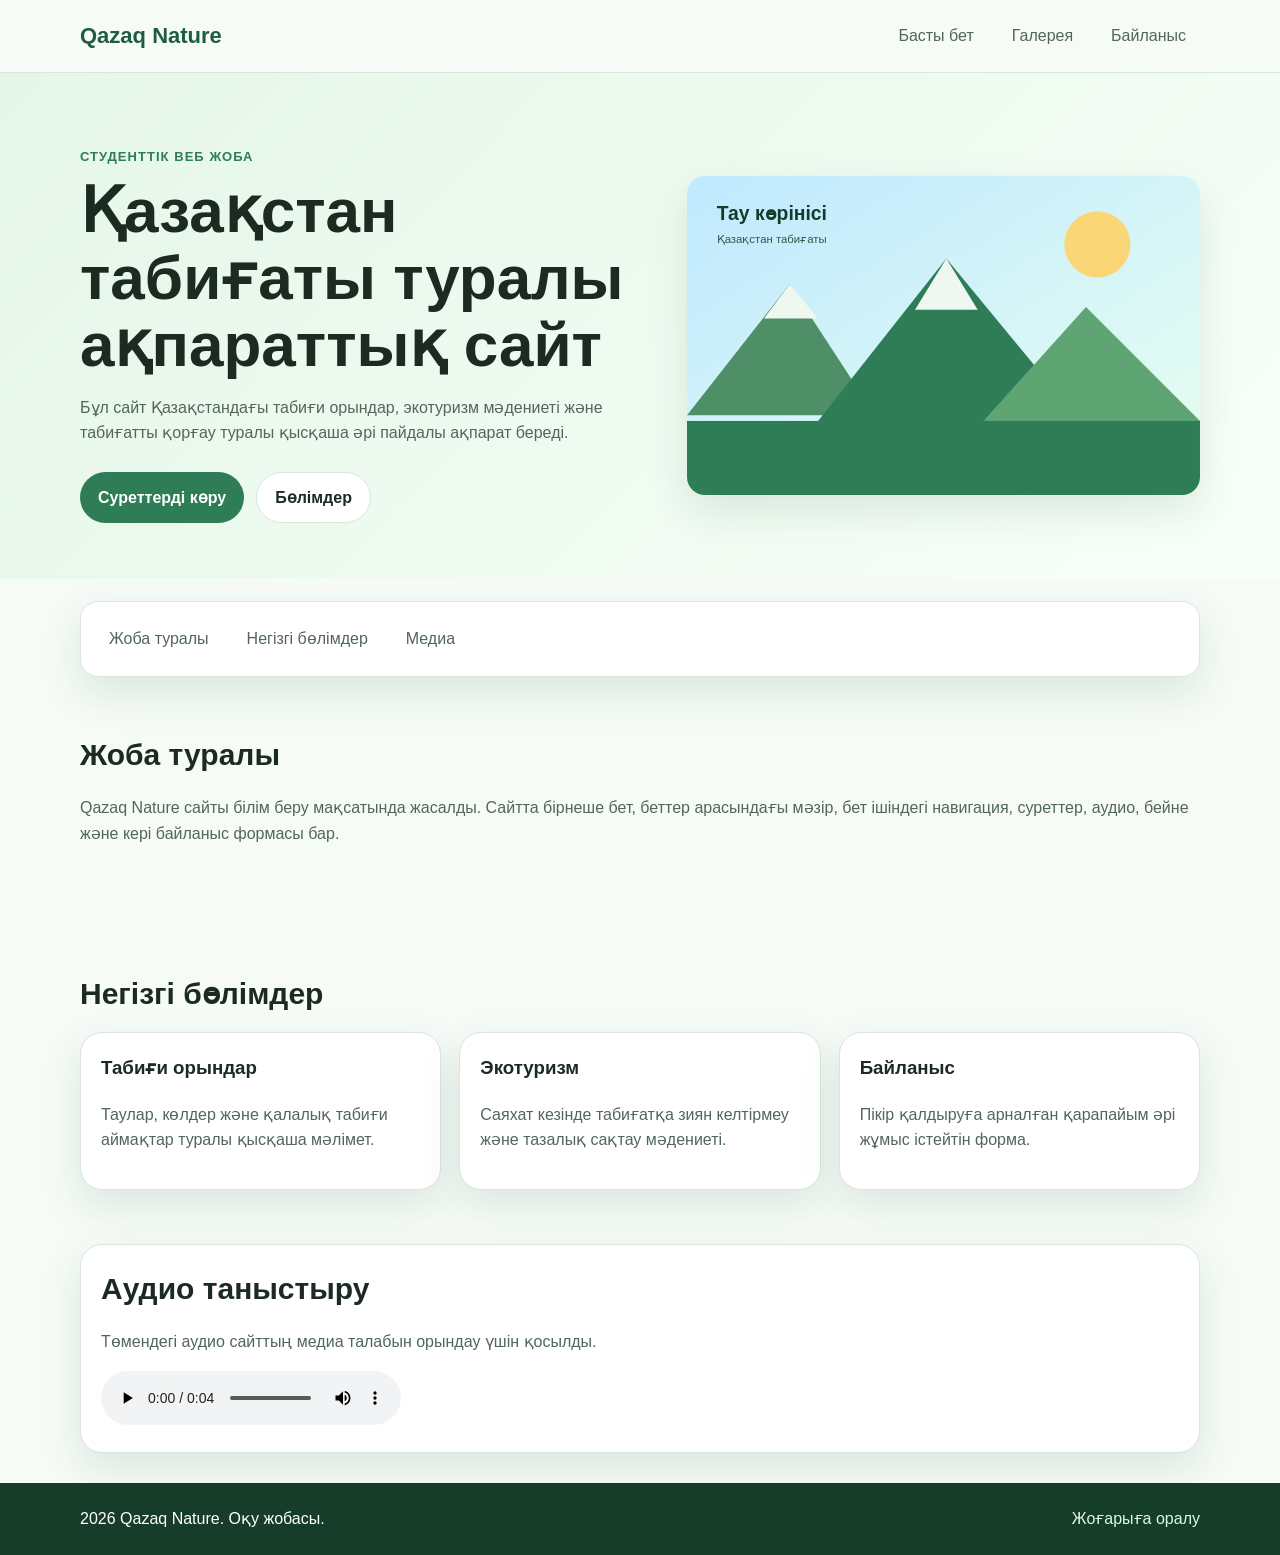
==== index.html @ 7c072d3c "Add files via upload" ====
<!DOCTYPE html>
<html lang="kk">
<head>
  <meta charset="UTF-8">
  <meta name="viewport" content="width=device-width, initial-scale=1.0">
  <title>Qazaq Nature | Басты бет</title>
  <link rel="stylesheet" href="style.css">
</head>
<body>
<header id="top" class="site-header">
  <div class="container header-inner">
    <a class="logo" href="index.html">Qazaq Nature</a>
    <button class="menu-button" id="menuButton" aria-label="Мәзірді ашу">☰</button>
    <nav class="main-nav" id="mainNav">
      <a href="index.html">Басты бет</a>
      <a href="gallery.html">Галерея</a>
      <a href="contact.html">Байланыс</a>
    </nav>
  </div>
</header>

<main>
  <section class="hero">
    <div class="container hero-grid">
      <div>
        <p class="eyebrow">Студенттік веб жоба</p>
        <h1>Қазақстан табиғаты туралы ақпараттық сайт</h1>
        <p class="hero-text">Бұл сайт Қазақстандағы табиғи орындар, экотуризм мәдениеті және табиғатты қорғау туралы қысқаша әрі пайдалы ақпарат береді.</p>
        <div class="hero-actions">
          <a class="button primary" href="gallery.html">Суреттерді көру</a>
          <a class="button secondary" href="#sections">Бөлімдер</a>
        </div>
      </div>
      <img class="hero-image" src="mountains.svg" alt="Қазақстан тауларының суреті">
    </div>
  </section>

  <nav class="page-nav container" aria-label="Бет ішіндегі навигация">
    <a href="#about">Жоба туралы</a>
    <a href="#sections">Негізгі бөлімдер</a>
    <a href="#media">Медиа</a>
  </nav>

  <section id="about" class="section container">
    <h2>Жоба туралы</h2>
    <p>Qazaq Nature сайты білім беру мақсатында жасалды. Сайтта бірнеше бет, беттер арасындағы мәзір, бет ішіндегі навигация, суреттер, аудио, бейне және кері байланыс формасы бар.</p>
  </section>

  <section id="sections" class="section container">
    <h2>Негізгі бөлімдер</h2>
    <div class="cards">
      <article class="card">
        <h3>Табиғи орындар</h3>
        <p>Таулар, көлдер және қалалық табиғи аймақтар туралы қысқаша мәлімет.</p>
      </article>
      <article class="card">
        <h3>Экотуризм</h3>
        <p>Саяхат кезінде табиғатқа зиян келтірмеу және тазалық сақтау мәдениеті.</p>
      </article>
      <article class="card">
        <h3>Байланыс</h3>
        <p>Пікір қалдыруға арналған қарапайым әрі жұмыс істейтін форма.</p>
      </article>
    </div>
  </section>

  <section id="media" class="section container media-block">
    <h2>Аудио таныстыру</h2>
    <p>Төмендегі аудио сайттың медиа талабын орындау үшін қосылды.</p>
    <audio controls>
      <source src="qazaq_intro.wav" type="audio/wav">
      Браузеріңіз аудиофайлды қолдамайды.
    </audio>
  </section>
</main>

<footer class="site-footer">
  <div class="container footer-inner">
    <p>2026 Qazaq Nature. Оқу жобасы.</p>
    <a href="#top">Жоғарыға оралу</a>
  </div>
</footer>
<script src="script.js"></script>
</body>
</html>
---- style.css ----
:root {
  --bg: #f6fbf7;
  --card: #ffffff;
  --text: #1c2b22;
  --muted: #52665a;
  --accent: #2e7d56;
  --accent-dark: #1f5d40;
  --line: #d8e6dc;
  --shadow: 0 16px 40px rgba(34, 79, 54, 0.12);
}

* {
  box-sizing: border-box;
}

html {
  scroll-behavior: smooth;
}

body {
  margin: 0;
  font-family: Arial, Helvetica, sans-serif;
  color: var(--text);
  background: var(--bg);
  line-height: 1.6;
}

img,
video {
  max-width: 100%;
  border-radius: 18px;
}

a {
  color: inherit;
  text-decoration: none;
}

.container {
  width: min(1120px, calc(100% - 32px));
  margin: 0 auto;
}

.site-header {
  position: sticky;
  top: 0;
  z-index: 10;
  background: rgba(246, 251, 247, 0.92);
  border-bottom: 1px solid var(--line);
  backdrop-filter: blur(12px);
}

.header-inner,
.footer-inner {
  min-height: 72px;
  display: flex;
  align-items: center;
  justify-content: space-between;
  gap: 16px;
}

.logo {
  font-weight: 800;
  font-size: 22px;
  color: var(--accent-dark);
}

.main-nav {
  display: flex;
  gap: 10px;
  align-items: center;
}

.main-nav a,
.page-nav a {
  padding: 10px 14px;
  border-radius: 999px;
  color: var(--muted);
  transition: 0.2s ease;
}

.main-nav a:hover,
.page-nav a:hover,
.main-nav a:focus,
.page-nav a:focus {
  background: #e7f4eb;
  color: var(--accent-dark);
}

.menu-button {
  display: none;
  border: 1px solid var(--line);
  background: var(--card);
  border-radius: 10px;
  padding: 8px 12px;
  font-size: 22px;
}

.hero {
  padding: 74px 0 56px;
  background: linear-gradient(135deg, #e5f6e8, #f8fff9);
}

.hero-grid {
  display: grid;
  grid-template-columns: 1.05fr 0.95fr;
  align-items: center;
  gap: 40px;
}

.eyebrow {
  margin: 0 0 10px;
  color: var(--accent);
  font-weight: 700;
  text-transform: uppercase;
  letter-spacing: 0.08em;
  font-size: 13px;
}

h1 {
  margin: 0;
  font-size: clamp(34px, 5vw, 62px);
  line-height: 1.08;
}

h2 {
  margin: 0 0 14px;
  font-size: 30px;
}

h3 {
  margin-top: 0;
}

.hero-text,
.page-hero p,
.section p {
  color: var(--muted);
}

.hero-actions {
  display: flex;
  flex-wrap: wrap;
  gap: 12px;
  margin-top: 26px;
}

.button {
  display: inline-flex;
  justify-content: center;
  align-items: center;
  border: 0;
  border-radius: 999px;
  padding: 12px 18px;
  font-weight: 700;
  cursor: pointer;
  transition: 0.2s ease;
}

.button.primary {
  background: var(--accent);
  color: #fff;
}

.button.primary:hover {
  background: var(--accent-dark);
}

.button.secondary {
  border: 1px solid var(--line);
  background: var(--card);
}

.hero-image {
  box-shadow: var(--shadow);
  background: #fff;
}

.page-hero {
  padding: 58px 0 38px;
  background: linear-gradient(135deg, #eaf6ef, #ffffff);
  border-bottom: 1px solid var(--line);
}

.page-nav {
  display: flex;
  flex-wrap: wrap;
  gap: 10px;
  margin-top: 22px;
  padding: 14px;
  background: var(--card);
  border: 1px solid var(--line);
  border-radius: 18px;
  box-shadow: var(--shadow);
}

.section {
  padding: 54px 0;
}

.cards,
.gallery {
  display: grid;
  grid-template-columns: repeat(3, 1fr);
  gap: 18px;
}

.card,
.gallery figure,
.media-block,
.notice,
.contact-form {
  background: var(--card);
  border: 1px solid var(--line);
  border-radius: 22px;
  padding: 20px;
  box-shadow: var(--shadow);
}

.gallery figure {
  margin: 0;
}

figcaption {
  margin-top: 10px;
  color: var(--muted);
  font-weight: 700;
}

.clean-list {
  background: var(--card);
  border: 1px solid var(--line);
  border-radius: 22px;
  padding: 22px 22px 22px 42px;
  box-shadow: var(--shadow);
}

.contact-form {
  display: grid;
  gap: 16px;
  max-width: 680px;
}

label {
  display: grid;
  gap: 7px;
  font-weight: 700;
}

input,
textarea {
  width: 100%;
  border: 1px solid var(--line);
  border-radius: 14px;
  padding: 13px 14px;
  font: inherit;
  background: #fbfffc;
}

input:focus,
textarea:focus {
  outline: 3px solid rgba(46, 125, 86, 0.18);
  border-color: var(--accent);
}

.form-message {
  margin: 0;
  color: var(--accent-dark);
  font-weight: 700;
}

.site-footer {
  margin-top: 30px;
  background: #163d2a;
  color: #ffffff;
}

.site-footer a {
  color: #dff6e6;
}

@media (max-width: 760px) {
  .menu-button {
    display: block;
  }

  .main-nav {
    display: none;
    position: absolute;
    right: 16px;
    top: 70px;
    flex-direction: column;
    align-items: stretch;
    background: #fff;
    border: 1px solid var(--line);
    border-radius: 16px;
    padding: 10px;
    box-shadow: var(--shadow);
  }

  .main-nav.open {
    display: flex;
  }

  .hero-grid,
  .cards,
  .gallery {
    grid-template-columns: 1fr;
  }

  .section {
    padding: 36px 0;
  }
}
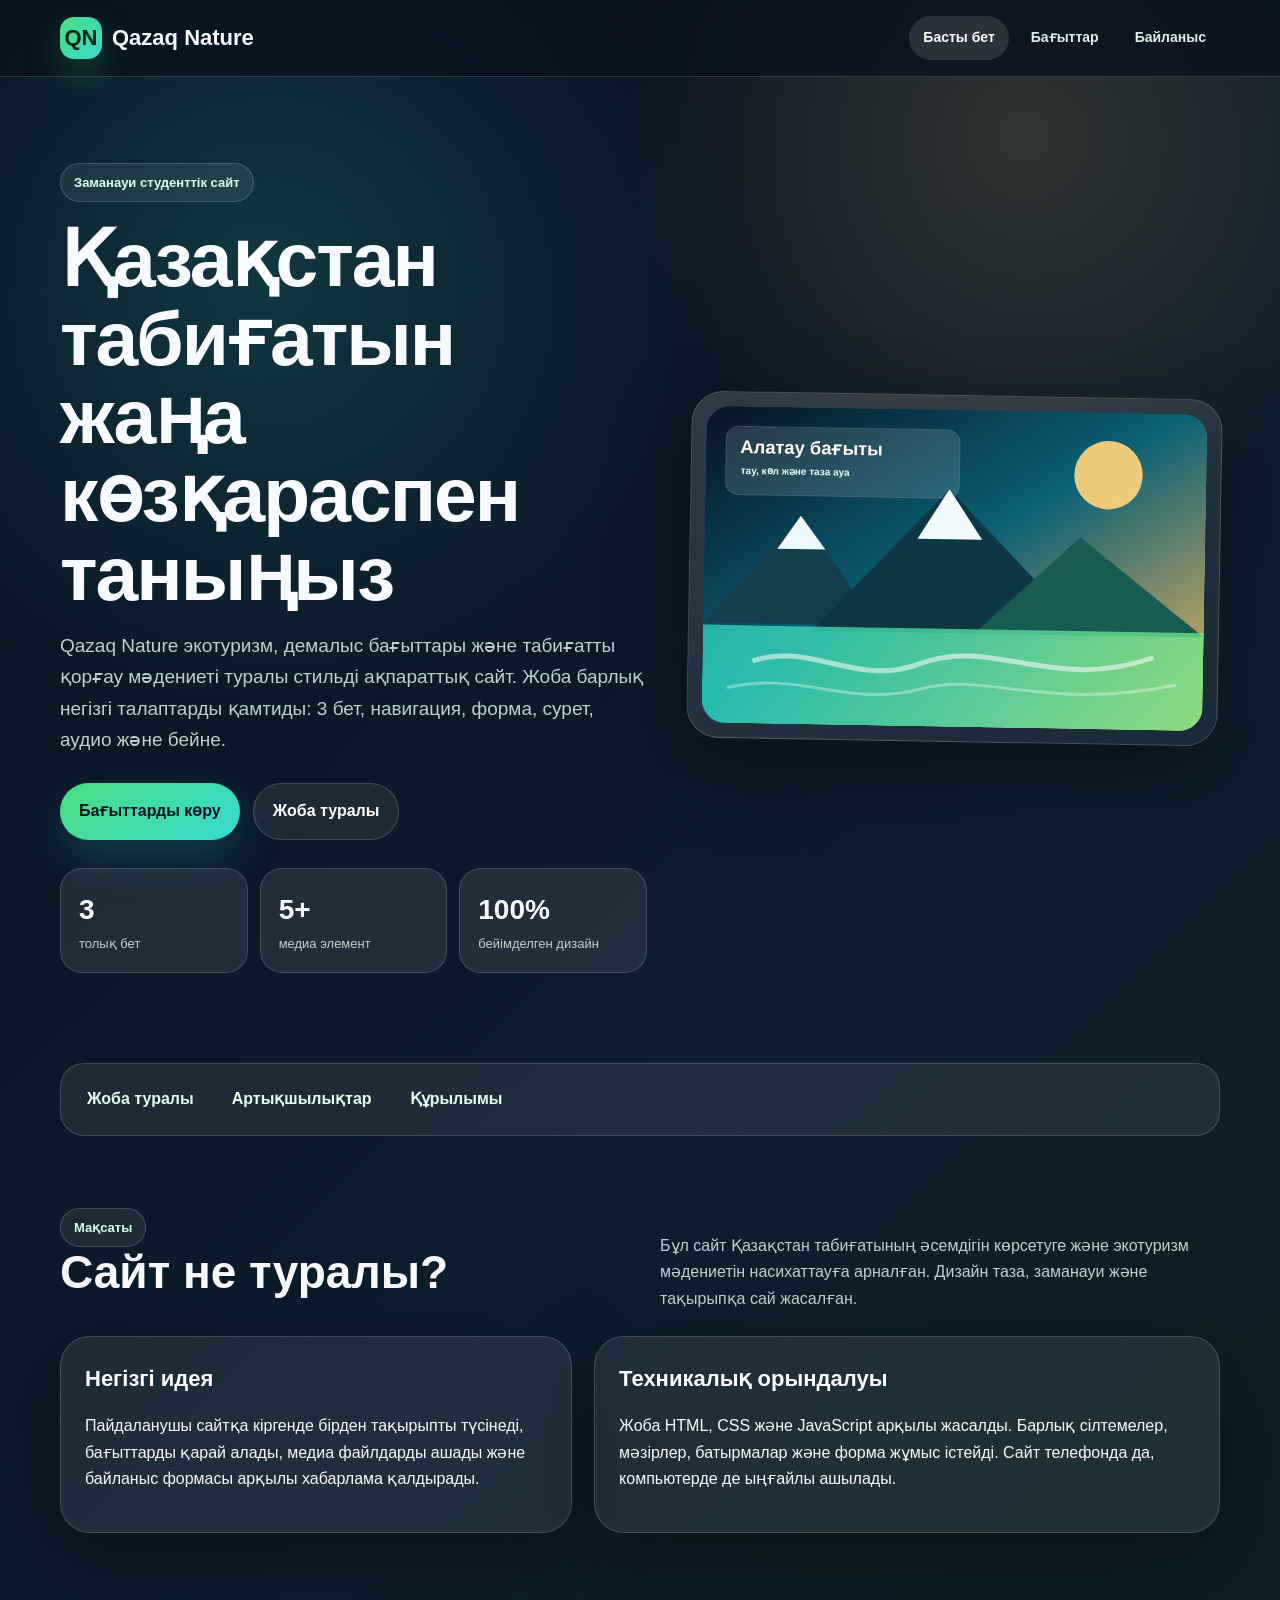
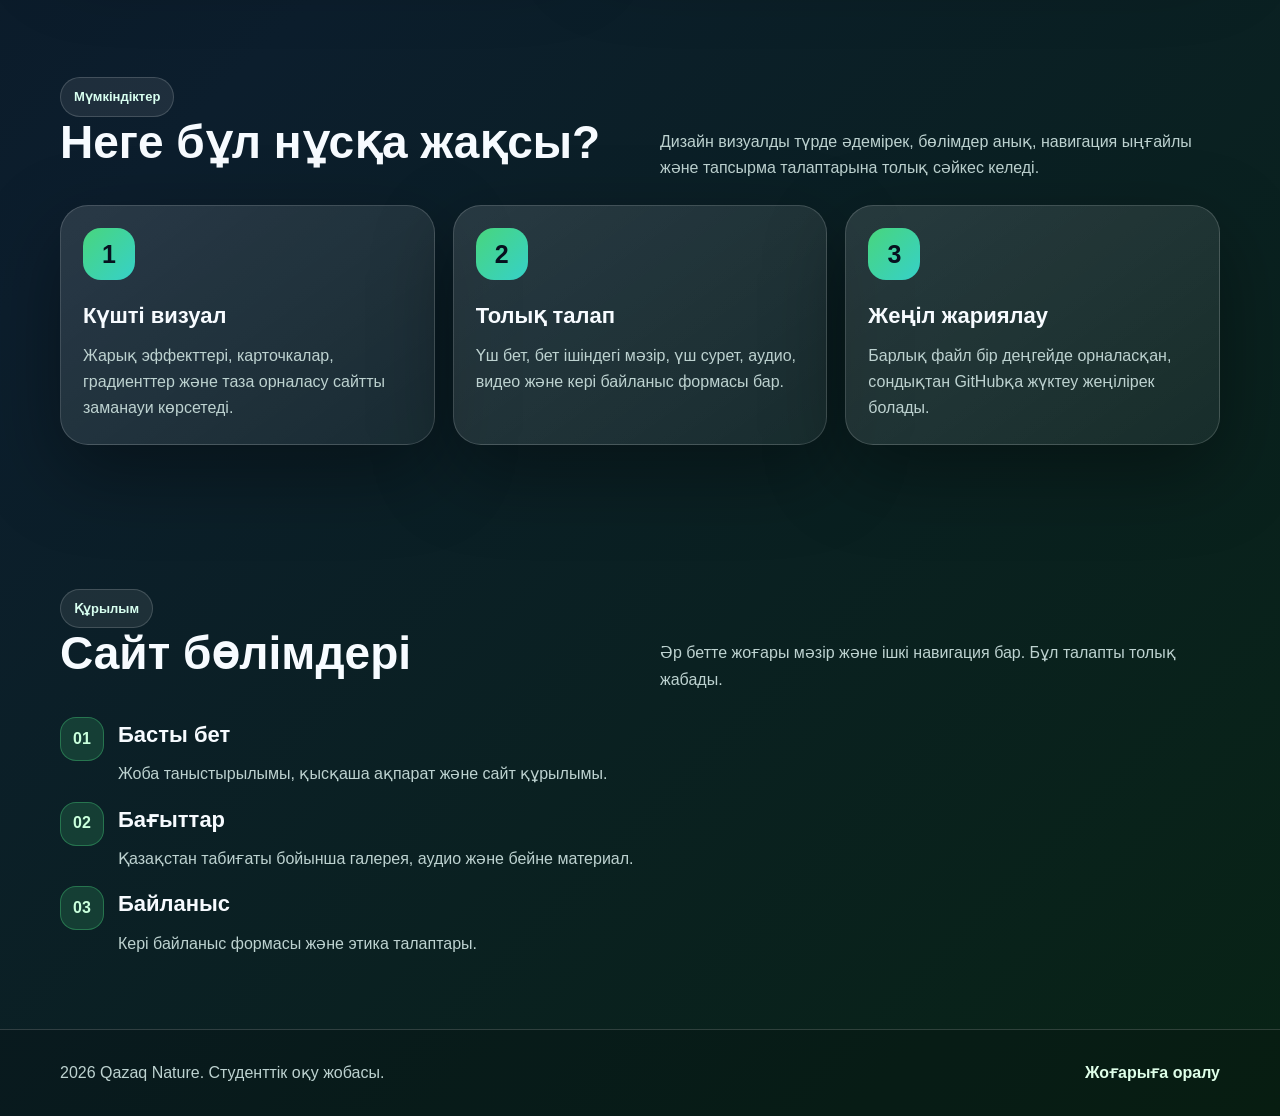
==== commit 4a0ffcab: "Add files via upload" ====
--- a/index.html
+++ b/index.html
@@ -7,77 +7,30 @@
   <link rel="stylesheet" href="style.css">
 </head>
 <body>
-<header id="top" class="site-header">
+<header class="header" id="top">
   <div class="container header-inner">
-    <a class="logo" href="index.html">Qazaq Nature</a>
-    <button class="menu-button" id="menuButton" aria-label="Мәзірді ашу">☰</button>
-    <nav class="main-nav" id="mainNav">
-      <a href="index.html">Басты бет</a>
-      <a href="gallery.html">Галерея</a>
-      <a href="contact.html">Байланыс</a>
+    <a class="logo" href="index.html"><span class="logo-mark">QN</span><span>Qazaq Nature</span></a>
+    <button class="menu-btn" aria-label="Мәзір">☰</button>
+    <nav class="nav">
+      <a class="active" href="index.html">Басты бет</a>
+      <a class="" href="places.html">Бағыттар</a>
+      <a class="" href="contact.html">Байланыс</a>
     </nav>
   </div>
 </header>
 
 <main>
-  <section class="hero">
-    <div class="container hero-grid">
-      <div>
-        <p class="eyebrow">Студенттік веб жоба</p>
-        <h1>Қазақстан табиғаты туралы ақпараттық сайт</h1>
-        <p class="hero-text">Бұл сайт Қазақстандағы табиғи орындар, экотуризм мәдениеті және табиғатты қорғау туралы қысқаша әрі пайдалы ақпарат береді.</p>
-        <div class="hero-actions">
-          <a class="button primary" href="gallery.html">Суреттерді көру</a>
-          <a class="button secondary" href="#sections">Бөлімдер</a>
-        </div>
-      </div>
-      <img class="hero-image" src="mountains.svg" alt="Қазақстан тауларының суреті">
-    </div>
-  </section>
-
-  <nav class="page-nav container" aria-label="Бет ішіндегі навигация">
-    <a href="#about">Жоба туралы</a>
-    <a href="#sections">Негізгі бөлімдер</a>
-    <a href="#media">Медиа</a>
-  </nav>
-
-  <section id="about" class="section container">
-    <h2>Жоба туралы</h2>
-    <p>Qazaq Nature сайты білім беру мақсатында жасалды. Сайтта бірнеше бет, беттер арасындағы мәзір, бет ішіндегі навигация, суреттер, аудио, бейне және кері байланыс формасы бар.</p>
-  </section>
-
-  <section id="sections" class="section container">
-    <h2>Негізгі бөлімдер</h2>
-    <div class="cards">
-      <article class="card">
-        <h3>Табиғи орындар</h3>
-        <p>Таулар, көлдер және қалалық табиғи аймақтар туралы қысқаша мәлімет.</p>
-      </article>
-      <article class="card">
-        <h3>Экотуризм</h3>
-        <p>Саяхат кезінде табиғатқа зиян келтірмеу және тазалық сақтау мәдениеті.</p>
-      </article>
-      <article class="card">
-        <h3>Байланыс</h3>
-        <p>Пікір қалдыруға арналған қарапайым әрі жұмыс істейтін форма.</p>
-      </article>
-    </div>
-  </section>
-
-  <section id="media" class="section container media-block">
-    <h2>Аудио таныстыру</h2>
-    <p>Төмендегі аудио сайттың медиа талабын орындау үшін қосылды.</p>
-    <audio controls>
-      <source src="qazaq_intro.wav" type="audio/wav">
-      Браузеріңіз аудиофайлды қолдамайды.
-    </audio>
-  </section>
+<section class="hero"><div class="container hero-grid"><div><span class="badge">Заманауи студенттік сайт</span><h1>Қазақстан табиғатын жаңа көзқараспен таныңыз</h1><p class="lead">Qazaq Nature экотуризм, демалыс бағыттары және табиғатты қорғау мәдениеті туралы стильді ақпараттық сайт. Жоба барлық негізгі талаптарды қамтиды: 3 бет, навигация, форма, сурет, аудио және бейне.</p><div class="actions"><a class="btn btn-primary" href="places.html">Бағыттарды көру</a><a class="btn btn-ghost" href="#about">Жоба туралы</a></div><div class="stats"><div class="stat"><strong>3</strong><span>толық бет</span></div><div class="stat"><strong>5+</strong><span>медиа элемент</span></div><div class="stat"><strong>100%</strong><span>бейімделген дизайн</span></div></div></div><div class="hero-card"><img src="alatau.svg" alt="Алатау табиғатының иллюстрациясы"></div></div></section>
+<nav class="page-nav container" aria-label="Бет ішіндегі навигация"><a href="#about">Жоба туралы</a><a href="#features">Артықшылықтар</a><a href="#plan">Құрылымы</a></nav>
+<section class="section container" id="about"><div class="section-head"><div><span class="badge">Мақсаты</span><h2>Сайт не туралы?</h2></div><p>Бұл сайт Қазақстан табиғатының әсемдігін көрсетуге және экотуризм мәдениетін насихаттауға арналған. Дизайн таза, заманауи және тақырыпқа сай жасалған.</p></div><div class="split"><div class="panel"><h3>Негізгі идея</h3><p>Пайдаланушы сайтқа кіргенде бірден тақырыпты түсінеді, бағыттарды қарай алады, медиа файлдарды ашады және байланыс формасы арқылы хабарлама қалдырады.</p></div><div class="panel"><h3>Техникалық орындалуы</h3><p>Жоба HTML, CSS және JavaScript арқылы жасалды. Барлық сілтемелер, мәзірлер, батырмалар және форма жұмыс істейді. Сайт телефонда да, компьютерде де ыңғайлы ашылады.</p></div></div></section>
+<section class="section container" id="features"><div class="section-head"><div><span class="badge">Мүмкіндіктер</span><h2>Неге бұл нұсқа жақсы?</h2></div><p>Дизайн визуалды түрде әдемірек, бөлімдер анық, навигация ыңғайлы және тапсырма талаптарына толық сәйкес келеді.</p></div><div class="cards"><article class="card"><div class="icon">1</div><h3>Күшті визуал</h3><p>Жарық эффекттері, карточкалар, градиенттер және таза орналасу сайтты заманауи көрсетеді.</p></article><article class="card"><div class="icon">2</div><h3>Толық талап</h3><p>Үш бет, бет ішіндегі мәзір, үш сурет, аудио, видео және кері байланыс формасы бар.</p></article><article class="card"><div class="icon">3</div><h3>Жеңіл жариялау</h3><p>Барлық файл бір деңгейде орналасқан, сондықтан GitHubқа жүктеу жеңілірек болады.</p></article></div></section>
+<section class="section container" id="plan"><div class="section-head"><div><span class="badge">Құрылым</span><h2>Сайт бөлімдері</h2></div><p>Әр бетте жоғары мәзір және ішкі навигация бар. Бұл талапты толық жабады.</p></div><div class="timeline"><div class="step"><span>01</span><div><h3>Басты бет</h3><p>Жоба таныстырылымы, қысқаша ақпарат және сайт құрылымы.</p></div></div><div class="step"><span>02</span><div><h3>Бағыттар</h3><p>Қазақстан табиғаты бойынша галерея, аудио және бейне материал.</p></div></div><div class="step"><span>03</span><div><h3>Байланыс</h3><p>Кері байланыс формасы және этика талаптары.</p></div></div></div></section>
 </main>
 
-<footer class="site-footer">
+<footer class="footer">
   <div class="container footer-inner">
-    <p>2026 Qazaq Nature. Оқу жобасы.</p>
-    <a href="#top">Жоғарыға оралу</a>
+    <span><span class="year"></span> Qazaq Nature. Студенттік оқу жобасы.</span>
+    <a class="to-top" href="#top">Жоғарыға оралу</a>
   </div>
 </footer>
 <script src="script.js"></script>
--- a/style.css
+++ b/style.css
@@ -1,315 +1,3 @@
 
-:root {
-  --bg: #f6fbf7;
-  --card: #ffffff;
-  --text: #1c2b22;
-  --muted: #52665a;
-  --accent: #2e7d56;
-  --accent-dark: #1f5d40;
-  --line: #d8e6dc;
-  --shadow: 0 16px 40px rgba(34, 79, 54, 0.12);
-}
-
-* {
-  box-sizing: border-box;
-}
-
-html {
-  scroll-behavior: smooth;
-}
-
-body {
-  margin: 0;
-  font-family: Arial, Helvetica, sans-serif;
-  color: var(--text);
-  background: var(--bg);
-  line-height: 1.6;
-}
-
-img,
-video {
-  max-width: 100%;
-  border-radius: 18px;
-}
-
-a {
-  color: inherit;
-  text-decoration: none;
-}
-
-.container {
-  width: min(1120px, calc(100% - 32px));
-  margin: 0 auto;
-}
-
-.site-header {
-  position: sticky;
-  top: 0;
-  z-index: 10;
-  background: rgba(246, 251, 247, 0.92);
-  border-bottom: 1px solid var(--line);
-  backdrop-filter: blur(12px);
-}
-
-.header-inner,
-.footer-inner {
-  min-height: 72px;
-  display: flex;
-  align-items: center;
-  justify-content: space-between;
-  gap: 16px;
-}
-
-.logo {
-  font-weight: 800;
-  font-size: 22px;
-  color: var(--accent-dark);
-}
-
-.main-nav {
-  display: flex;
-  gap: 10px;
-  align-items: center;
-}
-
-.main-nav a,
-.page-nav a {
-  padding: 10px 14px;
-  border-radius: 999px;
-  color: var(--muted);
-  transition: 0.2s ease;
-}
-
-.main-nav a:hover,
-.page-nav a:hover,
-.main-nav a:focus,
-.page-nav a:focus {
-  background: #e7f4eb;
-  color: var(--accent-dark);
-}
-
-.menu-button {
-  display: none;
-  border: 1px solid var(--line);
-  background: var(--card);
-  border-radius: 10px;
-  padding: 8px 12px;
-  font-size: 22px;
-}
-
-.hero {
-  padding: 74px 0 56px;
-  background: linear-gradient(135deg, #e5f6e8, #f8fff9);
-}
-
-.hero-grid {
-  display: grid;
-  grid-template-columns: 1.05fr 0.95fr;
-  align-items: center;
-  gap: 40px;
-}
-
-.eyebrow {
-  margin: 0 0 10px;
-  color: var(--accent);
-  font-weight: 700;
-  text-transform: uppercase;
-  letter-spacing: 0.08em;
-  font-size: 13px;
-}
-
-h1 {
-  margin: 0;
-  font-size: clamp(34px, 5vw, 62px);
-  line-height: 1.08;
-}
-
-h2 {
-  margin: 0 0 14px;
-  font-size: 30px;
-}
-
-h3 {
-  margin-top: 0;
-}
-
-.hero-text,
-.page-hero p,
-.section p {
-  color: var(--muted);
-}
-
-.hero-actions {
-  display: flex;
-  flex-wrap: wrap;
-  gap: 12px;
-  margin-top: 26px;
-}
-
-.button {
-  display: inline-flex;
-  justify-content: center;
-  align-items: center;
-  border: 0;
-  border-radius: 999px;
-  padding: 12px 18px;
-  font-weight: 700;
-  cursor: pointer;
-  transition: 0.2s ease;
-}
-
-.button.primary {
-  background: var(--accent);
-  color: #fff;
-}
-
-.button.primary:hover {
-  background: var(--accent-dark);
-}
-
-.button.secondary {
-  border: 1px solid var(--line);
-  background: var(--card);
-}
-
-.hero-image {
-  box-shadow: var(--shadow);
-  background: #fff;
-}
-
-.page-hero {
-  padding: 58px 0 38px;
-  background: linear-gradient(135deg, #eaf6ef, #ffffff);
-  border-bottom: 1px solid var(--line);
-}
-
-.page-nav {
-  display: flex;
-  flex-wrap: wrap;
-  gap: 10px;
-  margin-top: 22px;
-  padding: 14px;
-  background: var(--card);
-  border: 1px solid var(--line);
-  border-radius: 18px;
-  box-shadow: var(--shadow);
-}
-
-.section {
-  padding: 54px 0;
-}
-
-.cards,
-.gallery {
-  display: grid;
-  grid-template-columns: repeat(3, 1fr);
-  gap: 18px;
-}
-
-.card,
-.gallery figure,
-.media-block,
-.notice,
-.contact-form {
-  background: var(--card);
-  border: 1px solid var(--line);
-  border-radius: 22px;
-  padding: 20px;
-  box-shadow: var(--shadow);
-}
-
-.gallery figure {
-  margin: 0;
-}
-
-figcaption {
-  margin-top: 10px;
-  color: var(--muted);
-  font-weight: 700;
-}
-
-.clean-list {
-  background: var(--card);
-  border: 1px solid var(--line);
-  border-radius: 22px;
-  padding: 22px 22px 22px 42px;
-  box-shadow: var(--shadow);
-}
-
-.contact-form {
-  display: grid;
-  gap: 16px;
-  max-width: 680px;
-}
-
-label {
-  display: grid;
-  gap: 7px;
-  font-weight: 700;
-}
-
-input,
-textarea {
-  width: 100%;
-  border: 1px solid var(--line);
-  border-radius: 14px;
-  padding: 13px 14px;
-  font: inherit;
-  background: #fbfffc;
-}
-
-input:focus,
-textarea:focus {
-  outline: 3px solid rgba(46, 125, 86, 0.18);
-  border-color: var(--accent);
-}
-
-.form-message {
-  margin: 0;
-  color: var(--accent-dark);
-  font-weight: 700;
-}
-
-.site-footer {
-  margin-top: 30px;
-  background: #163d2a;
-  color: #ffffff;
-}
-
-.site-footer a {
-  color: #dff6e6;
-}
-
-@media (max-width: 760px) {
-  .menu-button {
-    display: block;
-  }
-
-  .main-nav {
-    display: none;
-    position: absolute;
-    right: 16px;
-    top: 70px;
-    flex-direction: column;
-    align-items: stretch;
-    background: #fff;
-    border: 1px solid var(--line);
-    border-radius: 16px;
-    padding: 10px;
-    box-shadow: var(--shadow);
-  }
-
-  .main-nav.open {
-    display: flex;
-  }
-
-  .hero-grid,
-  .cards,
-  .gallery {
-    grid-template-columns: 1fr;
-  }
-
-  .section {
-    padding: 36px 0;
-  }
-}
+:root{--bg:#07111f;--card:rgba(255,255,255,.09);--text:#f7fbff;--muted:#bdd2d0;--line:rgba(255,255,255,.16);--green:#4ade80;--cyan:#37d9d0;--gold:#f8c86b;--shadow:0 28px 80px rgba(0,0,0,.36)}
+*{box-sizing:border-box}html{scroll-behavior:smooth}body{margin:0;font-family:Arial,Helvetica,sans-serif;color:var(--text);background:radial-gradient(circle at 20% 10%,rgba(55,217,208,.18),transparent 28rem),radial-gradient(circle at 80% 5%,rgba(248,200,107,.16),transparent 25rem),linear-gradient(135deg,#07111f,#0c1e2d 48%,#082315);line-height:1.65}a{text-decoration:none;color:inherit}img,video{max-width:100%;display:block}.container{width:min(1160px,calc(100% - 34px));margin:auto}.header{position:sticky;top:0;z-index:20;background:rgba(7,17,31,.78);backdrop-filter:blur(18px);border-bottom:1px solid var(--line)}.header-inner{height:76px;display:flex;align-items:center;justify-content:space-between;gap:18px}.logo{display:flex;align-items:center;gap:10px;font-size:22px;font-weight:900}.logo-mark{width:42px;height:42px;border-radius:14px;background:linear-gradient(135deg,var(--green),var(--cyan));display:grid;place-items:center;color:#082315;font-weight:900;box-shadow:0 14px 35px rgba(74,222,128,.23)}.nav{display:flex;align-items:center;gap:8px}.nav a{padding:10px 14px;border-radius:999px;color:#dcefeb;font-weight:700;font-size:14px}.nav a:hover,.nav a.active{background:rgba(255,255,255,.12);color:#fff}.menu-btn{display:none;border:1px solid var(--line);background:var(--card);color:#fff;border-radius:14px;padding:9px 12px;font-size:22px}.hero{padding:86px 0 66px;overflow:hidden}.hero-grid{display:grid;grid-template-columns:1.05fr .95fr;gap:42px;align-items:center}.badge{display:inline-flex;align-items:center;gap:8px;padding:8px 13px;border:1px solid var(--line);background:rgba(255,255,255,.08);border-radius:999px;color:#d8fff0;font-weight:800;font-size:13px}h1{font-size:clamp(42px,6vw,78px);line-height:1.02;margin:18px 0;letter-spacing:-2px}h2{font-size:clamp(30px,4vw,46px);line-height:1.1;margin:0 0 14px}h3{margin:0 0 8px;font-size:22px}.lead{font-size:19px;color:var(--muted);max-width:680px;margin:0 0 28px}.actions{display:flex;flex-wrap:wrap;gap:13px;margin-top:24px}.btn{display:inline-flex;align-items:center;justify-content:center;gap:9px;padding:14px 19px;border-radius:999px;border:1px solid var(--line);font-weight:900;transition:.22s ease;cursor:pointer}.btn-primary{background:linear-gradient(135deg,var(--green),var(--cyan));color:#07111f;border:0;box-shadow:0 18px 44px rgba(55,217,208,.2)}.btn-primary:hover{transform:translateY(-2px)}.btn-ghost{background:rgba(255,255,255,.08);color:#fff}.btn-ghost:hover{background:rgba(255,255,255,.14)}.hero-card{padding:14px;border-radius:32px;border:1px solid var(--line);background:linear-gradient(145deg,rgba(255,255,255,.15),rgba(255,255,255,.05));box-shadow:var(--shadow);transform:rotate(1deg)}.hero-card img{border-radius:24px}.stats{display:grid;grid-template-columns:repeat(3,1fr);gap:12px;margin-top:28px}.stat{padding:18px;border-radius:22px;background:var(--card);border:1px solid var(--line)}.stat strong{display:block;font-size:28px}.stat span{display:block;color:var(--muted);font-size:13px}.page-hero{padding:66px 0 36px;border-bottom:1px solid var(--line);background:rgba(255,255,255,.03)}.page-nav{margin:24px auto 0;display:flex;gap:10px;flex-wrap:wrap;padding:12px;border:1px solid var(--line);background:rgba(255,255,255,.08);border-radius:24px}.page-nav a{padding:10px 14px;border-radius:999px;color:#e5fff1;font-weight:800}.page-nav a:hover{background:rgba(255,255,255,.13)}.section{padding:72px 0}.section-head{display:flex;align-items:end;justify-content:space-between;gap:20px;margin-bottom:24px}.section-head p{max-width:560px;color:var(--muted);margin:0}.cards{display:grid;grid-template-columns:repeat(3,1fr);gap:18px}.card{background:linear-gradient(145deg,rgba(255,255,255,.12),rgba(255,255,255,.06));border:1px solid var(--line);border-radius:28px;padding:22px;box-shadow:var(--shadow);position:relative;overflow:hidden}.icon{width:52px;height:52px;border-radius:18px;background:linear-gradient(135deg,rgba(74,222,128,.95),rgba(55,217,208,.95));display:grid;place-items:center;color:#07111f;font-size:25px;font-weight:900;margin-bottom:18px}.card p{color:var(--muted);margin:0}.split{display:grid;grid-template-columns:.9fr 1.1fr;gap:22px;align-items:center}.panel{background:rgba(255,255,255,.08);border:1px solid var(--line);border-radius:30px;padding:24px;box-shadow:var(--shadow)}.timeline{display:grid;gap:14px}.step{display:grid;grid-template-columns:44px 1fr;gap:14px;align-items:start}.step span{width:44px;height:44px;border-radius:16px;display:grid;place-items:center;background:rgba(74,222,128,.16);border:1px solid rgba(74,222,128,.34);color:#c9ffdc;font-weight:900}.step p{margin:4px 0 0;color:var(--muted)}.gallery{display:grid;grid-template-columns:repeat(3,1fr);gap:18px}.place{border-radius:30px;overflow:hidden;border:1px solid var(--line);background:var(--card);box-shadow:var(--shadow)}.place img{aspect-ratio:1.35/1;object-fit:cover}.place-body{padding:18px}.place-body p{margin:0;color:var(--muted)}.media-box{display:grid;grid-template-columns:1fr 1fr;gap:18px;align-items:start}.media-card{background:rgba(255,255,255,.08);border:1px solid var(--line);border-radius:30px;padding:22px;box-shadow:var(--shadow)}audio,video{width:100%;border-radius:22px}.list{display:grid;gap:12px;padding:0;margin:0;list-style:none}.list li{padding:15px 16px;border-radius:18px;border:1px solid var(--line);background:rgba(255,255,255,.07);color:#e9fff1}.form{display:grid;gap:15px;max-width:760px;background:rgba(255,255,255,.09);border:1px solid var(--line);border-radius:30px;padding:24px;box-shadow:var(--shadow)}label{display:grid;gap:7px;font-weight:900;color:#f4fff8}input,textarea,select{width:100%;padding:14px 15px;border-radius:18px;border:1px solid var(--line);background:rgba(255,255,255,.11);color:#fff;font:inherit;outline:none}option{color:#111}input::placeholder,textarea::placeholder{color:#9eb5b4}input:focus,textarea:focus,select:focus{border-color:rgba(74,222,128,.8);box-shadow:0 0 0 4px rgba(74,222,128,.16)}.notice{border:1px solid rgba(248,200,107,.35);background:rgba(248,200,107,.09);border-radius:24px;padding:18px;color:#ffe7b3}.form-message{margin:0;color:#bfffd3;font-weight:900}.footer{border-top:1px solid var(--line);padding:30px 0;color:var(--muted);background:rgba(0,0,0,.18)}.footer-inner{display:flex;justify-content:space-between;gap:16px;align-items:center;flex-wrap:wrap}.to-top{color:#dfffe9;font-weight:900}@media(max-width:820px){.menu-btn{display:block}.nav{display:none;position:absolute;right:17px;top:74px;flex-direction:column;align-items:stretch;width:min(320px,calc(100vw - 34px));padding:12px;border:1px solid var(--line);background:#0b1727;border-radius:22px;box-shadow:var(--shadow)}.nav.open{display:flex}.hero-grid,.split,.media-box{grid-template-columns:1fr}.cards,.gallery,.stats{grid-template-columns:1fr}.section{padding:48px 0}.header-inner{height:70px}}
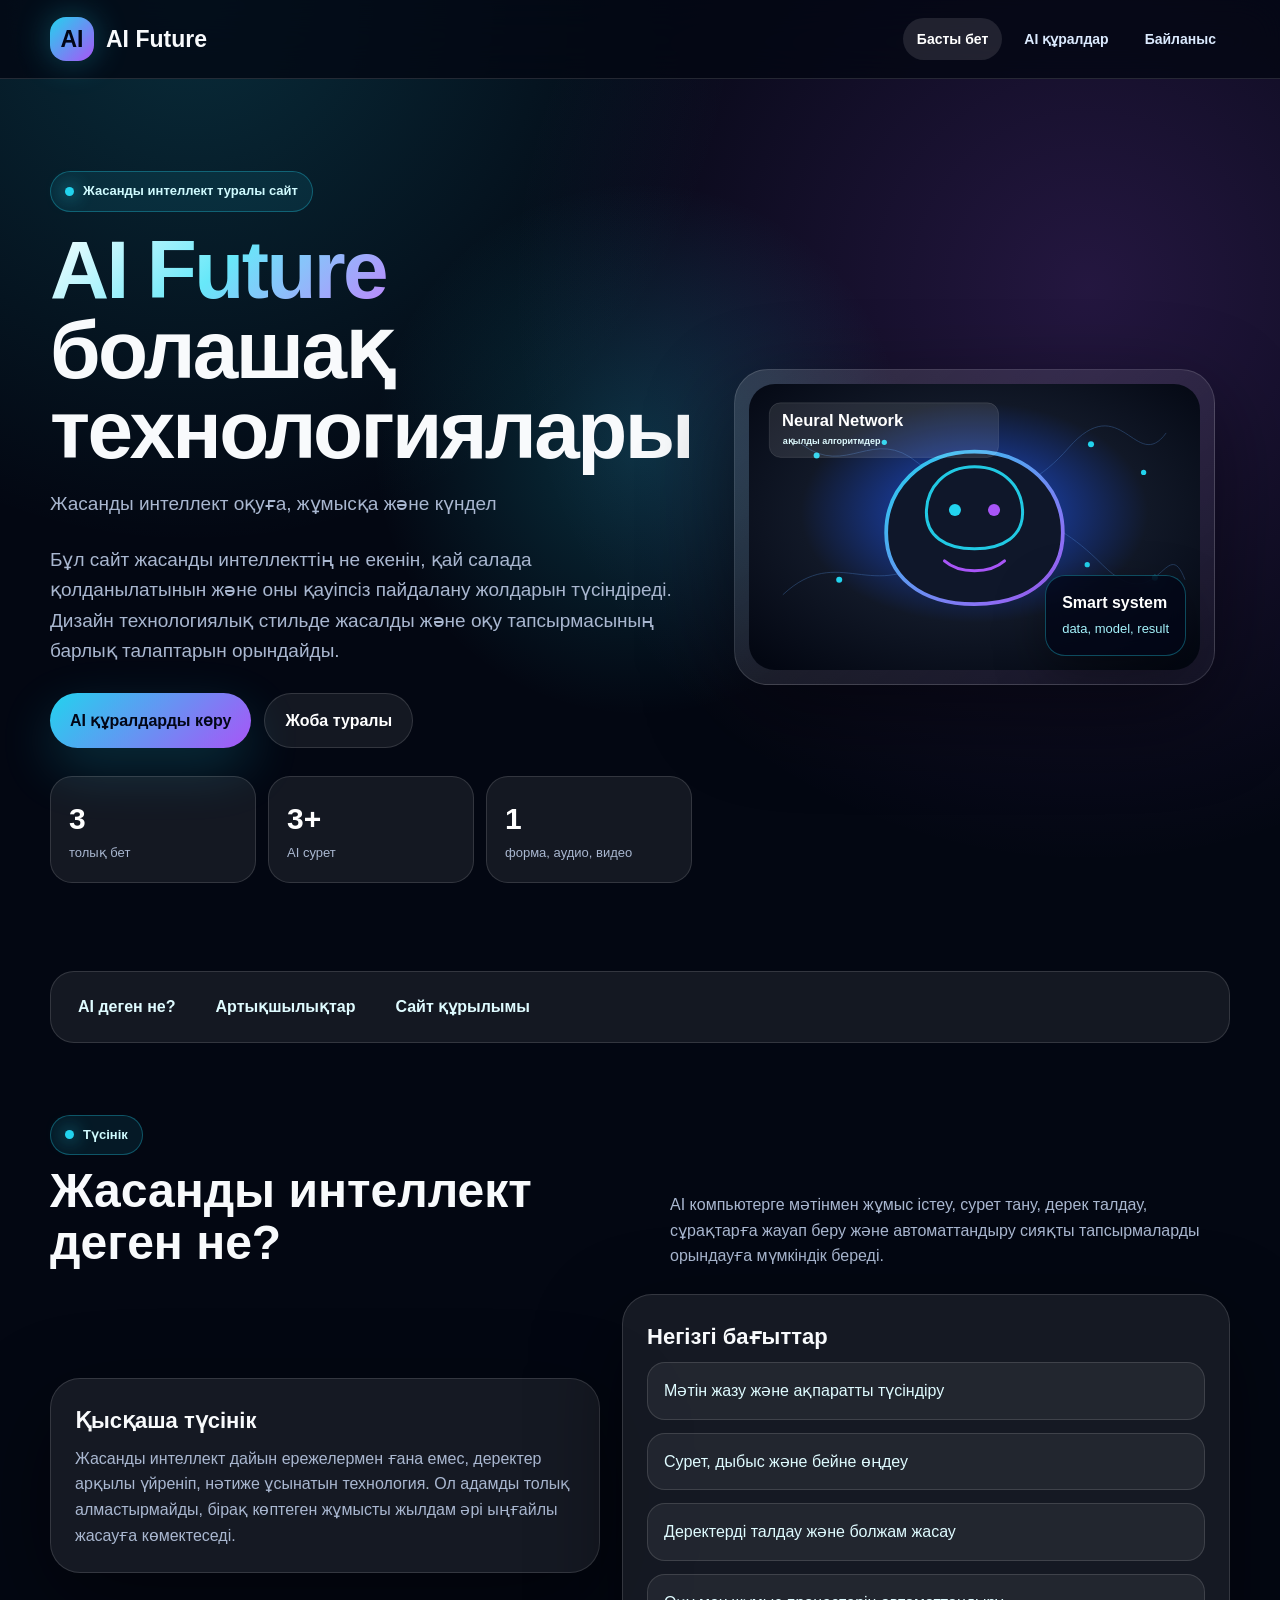
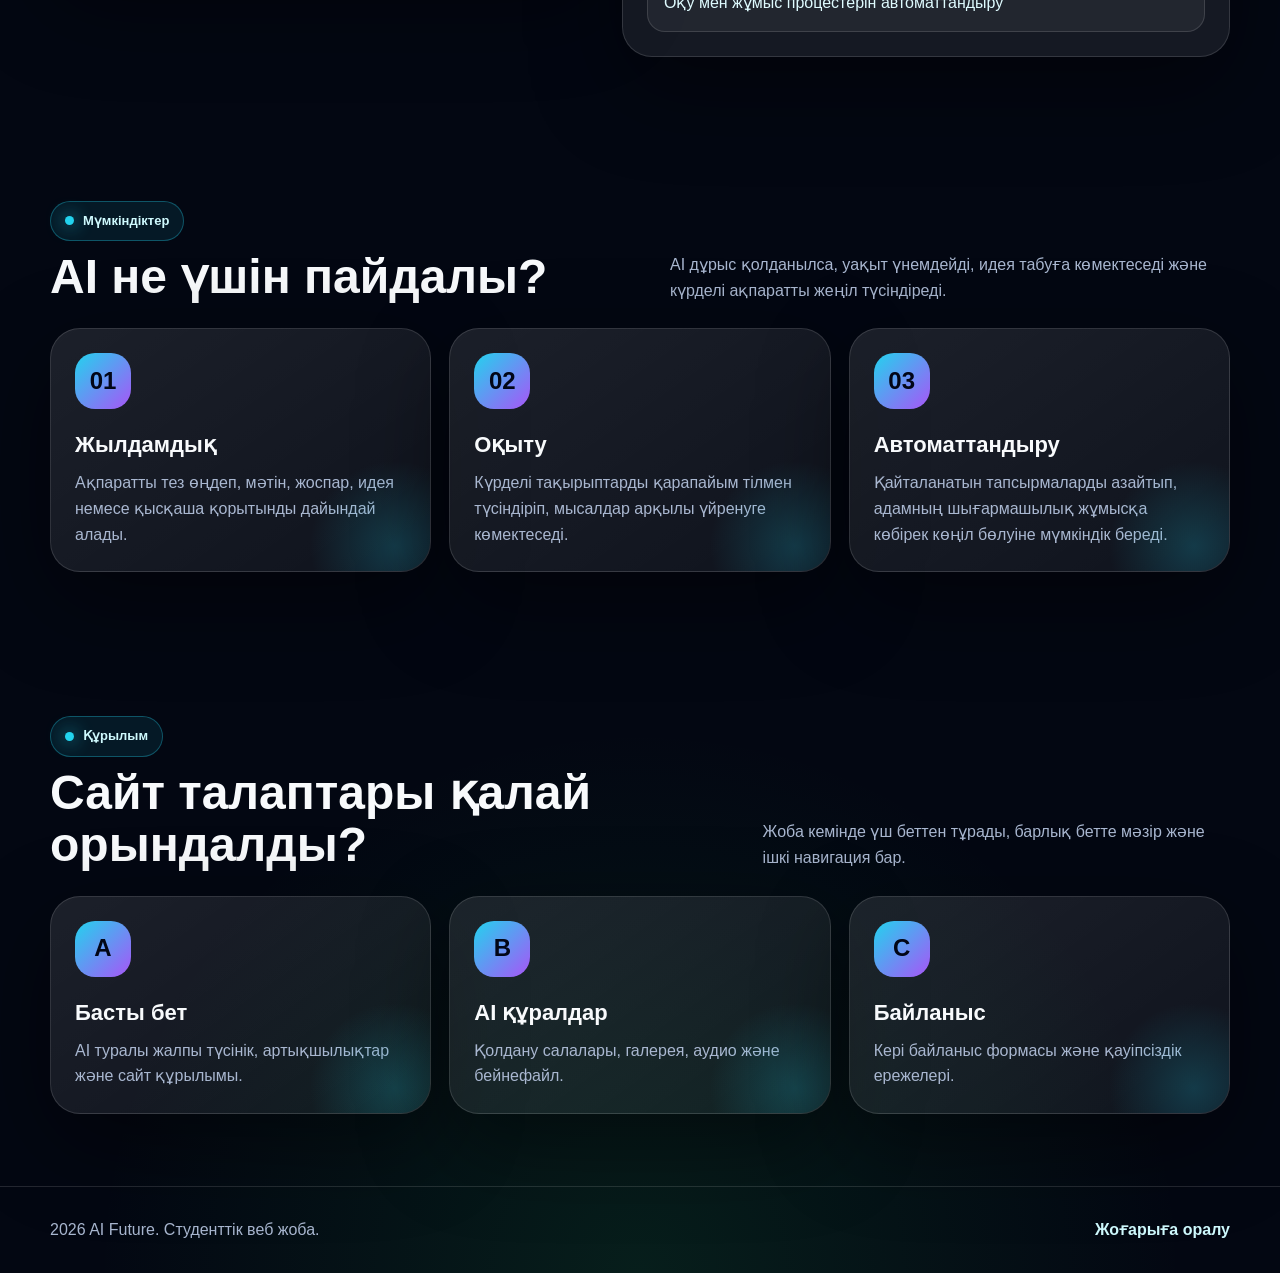
==== commit bfdf503b: "Add files via upload" ====
--- a/index.html
+++ b/index.html
@@ -3,33 +3,124 @@
 <head>
   <meta charset="UTF-8">
   <meta name="viewport" content="width=device-width, initial-scale=1.0">
-  <title>Qazaq Nature | Басты бет</title>
+  <title>AI Future | Басты бет</title>
   <link rel="stylesheet" href="style.css">
 </head>
 <body>
 <header class="header" id="top">
   <div class="container header-inner">
-    <a class="logo" href="index.html"><span class="logo-mark">QN</span><span>Qazaq Nature</span></a>
-    <button class="menu-btn" aria-label="Мәзір">☰</button>
+    <a class="logo" href="index.html"><span>AI</span><strong>AI Future</strong></a>
+    <button class="menu" aria-label="Мәзір">☰</button>
     <nav class="nav">
       <a class="active" href="index.html">Басты бет</a>
-      <a class="" href="places.html">Бағыттар</a>
+      <a class="" href="tools.html">AI құралдар</a>
       <a class="" href="contact.html">Байланыс</a>
     </nav>
   </div>
 </header>
 
 <main>
-<section class="hero"><div class="container hero-grid"><div><span class="badge">Заманауи студенттік сайт</span><h1>Қазақстан табиғатын жаңа көзқараспен таныңыз</h1><p class="lead">Qazaq Nature экотуризм, демалыс бағыттары және табиғатты қорғау мәдениеті туралы стильді ақпараттық сайт. Жоба барлық негізгі талаптарды қамтиды: 3 бет, навигация, форма, сурет, аудио және бейне.</p><div class="actions"><a class="btn btn-primary" href="places.html">Бағыттарды көру</a><a class="btn btn-ghost" href="#about">Жоба туралы</a></div><div class="stats"><div class="stat"><strong>3</strong><span>толық бет</span></div><div class="stat"><strong>5+</strong><span>медиа элемент</span></div><div class="stat"><strong>100%</strong><span>бейімделген дизайн</span></div></div></div><div class="hero-card"><img src="alatau.svg" alt="Алатау табиғатының иллюстрациясы"></div></div></section>
-<nav class="page-nav container" aria-label="Бет ішіндегі навигация"><a href="#about">Жоба туралы</a><a href="#features">Артықшылықтар</a><a href="#plan">Құрылымы</a></nav>
-<section class="section container" id="about"><div class="section-head"><div><span class="badge">Мақсаты</span><h2>Сайт не туралы?</h2></div><p>Бұл сайт Қазақстан табиғатының әсемдігін көрсетуге және экотуризм мәдениетін насихаттауға арналған. Дизайн таза, заманауи және тақырыпқа сай жасалған.</p></div><div class="split"><div class="panel"><h3>Негізгі идея</h3><p>Пайдаланушы сайтқа кіргенде бірден тақырыпты түсінеді, бағыттарды қарай алады, медиа файлдарды ашады және байланыс формасы арқылы хабарлама қалдырады.</p></div><div class="panel"><h3>Техникалық орындалуы</h3><p>Жоба HTML, CSS және JavaScript арқылы жасалды. Барлық сілтемелер, мәзірлер, батырмалар және форма жұмыс істейді. Сайт телефонда да, компьютерде де ыңғайлы ашылады.</p></div></div></section>
-<section class="section container" id="features"><div class="section-head"><div><span class="badge">Мүмкіндіктер</span><h2>Неге бұл нұсқа жақсы?</h2></div><p>Дизайн визуалды түрде әдемірек, бөлімдер анық, навигация ыңғайлы және тапсырма талаптарына толық сәйкес келеді.</p></div><div class="cards"><article class="card"><div class="icon">1</div><h3>Күшті визуал</h3><p>Жарық эффекттері, карточкалар, градиенттер және таза орналасу сайтты заманауи көрсетеді.</p></article><article class="card"><div class="icon">2</div><h3>Толық талап</h3><p>Үш бет, бет ішіндегі мәзір, үш сурет, аудио, видео және кері байланыс формасы бар.</p></article><article class="card"><div class="icon">3</div><h3>Жеңіл жариялау</h3><p>Барлық файл бір деңгейде орналасқан, сондықтан GitHubқа жүктеу жеңілірек болады.</p></article></div></section>
-<section class="section container" id="plan"><div class="section-head"><div><span class="badge">Құрылым</span><h2>Сайт бөлімдері</h2></div><p>Әр бетте жоғары мәзір және ішкі навигация бар. Бұл талапты толық жабады.</p></div><div class="timeline"><div class="step"><span>01</span><div><h3>Басты бет</h3><p>Жоба таныстырылымы, қысқаша ақпарат және сайт құрылымы.</p></div></div><div class="step"><span>02</span><div><h3>Бағыттар</h3><p>Қазақстан табиғаты бойынша галерея, аудио және бейне материал.</p></div></div><div class="step"><span>03</span><div><h3>Байланыс</h3><p>Кері байланыс формасы және этика талаптары.</p></div></div></div></section>
+  <section class="hero">
+    <div class="container hero-grid">
+      <div>
+        <span class="kicker">Жасанды интеллект туралы сайт</span>
+        <h1><span class="gradient-text">AI Future</span><br>болашақ технологиялары</h1>
+        <p class="lead" id="typeText"></p>
+        <p class="lead">Бұл сайт жасанды интеллекттің не екенін, қай салада қолданылатынын және оны қауіпсіз пайдалану жолдарын түсіндіреді. Дизайн технологиялық стильде жасалды және оқу тапсырмасының барлық талаптарын орындайды.</p>
+        <div class="actions">
+          <a class="btn btn-primary" href="tools.html">AI құралдарды көру</a>
+          <a class="btn btn-ghost" href="#about">Жоба туралы</a>
+        </div>
+        <div class="metrics">
+          <div class="metric"><strong>3</strong><span>толық бет</span></div>
+          <div class="metric"><strong>3+</strong><span>AI сурет</span></div>
+          <div class="metric"><strong>1</strong><span>форма, аудио, видео</span></div>
+        </div>
+      </div>
+      <div class="visual">
+        <img src="ai-brain.svg" alt="Жасанды интеллект нейрондық желісі">
+        <div class="float-card"><strong>Smart system</strong><span>data, model, result</span></div>
+      </div>
+    </div>
+  </section>
+
+  <nav class="page-nav container" aria-label="Бет ішіндегі навигация">
+    <a href="#about">AI деген не?</a>
+    <a href="#benefits">Артықшылықтар</a>
+    <a href="#structure">Сайт құрылымы</a>
+  </nav>
+
+  <section class="section container" id="about">
+    <div class="section-head">
+      <div>
+        <span class="kicker">Түсінік</span>
+        <h2>Жасанды интеллект деген не?</h2>
+      </div>
+      <p>AI компьютерге мәтінмен жұмыс істеу, сурет тану, дерек талдау, сұрақтарға жауап беру және автоматтандыру сияқты тапсырмаларды орындауға мүмкіндік береді.</p>
+    </div>
+    <div class="split">
+      <div class="panel">
+        <h3>Қысқаша түсінік</h3>
+        <p>Жасанды интеллект дайын ережелермен ғана емес, деректер арқылы үйреніп, нәтиже ұсынатын технология. Ол адамды толық алмастырмайды, бірақ көптеген жұмысты жылдам әрі ыңғайлы жасауға көмектеседі.</p>
+      </div>
+      <div class="panel">
+        <h3>Негізгі бағыттар</h3>
+        <ul class="ai-list">
+          <li>Мәтін жазу және ақпаратты түсіндіру</li>
+          <li>Сурет, дыбыс және бейне өңдеу</li>
+          <li>Деректерді талдау және болжам жасау</li>
+          <li>Оқу мен жұмыс процестерін автоматтандыру</li>
+        </ul>
+      </div>
+    </div>
+  </section>
+
+  <section class="section container" id="benefits">
+    <div class="section-head">
+      <div>
+        <span class="kicker">Мүмкіндіктер</span>
+        <h2>AI не үшін пайдалы?</h2>
+      </div>
+      <p>AI дұрыс қолданылса, уақыт үнемдейді, идея табуға көмектеседі және күрделі ақпаратты жеңіл түсіндіреді.</p>
+    </div>
+    <div class="cards">
+      <article class="card">
+        <div class="icon">01</div>
+        <h3>Жылдамдық</h3>
+        <p>Ақпаратты тез өңдеп, мәтін, жоспар, идея немесе қысқаша қорытынды дайындай алады.</p>
+      </article>
+      <article class="card">
+        <div class="icon">02</div>
+        <h3>Оқыту</h3>
+        <p>Күрделі тақырыптарды қарапайым тілмен түсіндіріп, мысалдар арқылы үйренуге көмектеседі.</p>
+      </article>
+      <article class="card">
+        <div class="icon">03</div>
+        <h3>Автоматтандыру</h3>
+        <p>Қайталанатын тапсырмаларды азайтып, адамның шығармашылық жұмысқа көбірек көңіл бөлуіне мүмкіндік береді.</p>
+      </article>
+    </div>
+  </section>
+
+  <section class="section container" id="structure">
+    <div class="section-head">
+      <div>
+        <span class="kicker">Құрылым</span>
+        <h2>Сайт талаптары қалай орындалды?</h2>
+      </div>
+      <p>Жоба кемінде үш беттен тұрады, барлық бетте мәзір және ішкі навигация бар.</p>
+    </div>
+    <div class="cards">
+      <article class="card"><div class="icon">A</div><h3>Басты бет</h3><p>AI туралы жалпы түсінік, артықшылықтар және сайт құрылымы.</p></article>
+      <article class="card"><div class="icon">B</div><h3>AI құралдар</h3><p>Қолдану салалары, галерея, аудио және бейнефайл.</p></article>
+      <article class="card"><div class="icon">C</div><h3>Байланыс</h3><p>Кері байланыс формасы және қауіпсіздік ережелері.</p></article>
+    </div>
+  </section>
 </main>
 
 <footer class="footer">
   <div class="container footer-inner">
-    <span><span class="year"></span> Qazaq Nature. Студенттік оқу жобасы.</span>
+    <span><span class="year"></span> AI Future. Студенттік веб жоба.</span>
     <a class="to-top" href="#top">Жоғарыға оралу</a>
   </div>
 </footer>
--- a/style.css
+++ b/style.css
@@ -1,3 +1,174 @@
 
-:root{--bg:#07111f;--card:rgba(255,255,255,.09);--text:#f7fbff;--muted:#bdd2d0;--line:rgba(255,255,255,.16);--green:#4ade80;--cyan:#37d9d0;--gold:#f8c86b;--shadow:0 28px 80px rgba(0,0,0,.36)}
-*{box-sizing:border-box}html{scroll-behavior:smooth}body{margin:0;font-family:Arial,Helvetica,sans-serif;color:var(--text);background:radial-gradient(circle at 20% 10%,rgba(55,217,208,.18),transparent 28rem),radial-gradient(circle at 80% 5%,rgba(248,200,107,.16),transparent 25rem),linear-gradient(135deg,#07111f,#0c1e2d 48%,#082315);line-height:1.65}a{text-decoration:none;color:inherit}img,video{max-width:100%;display:block}.container{width:min(1160px,calc(100% - 34px));margin:auto}.header{position:sticky;top:0;z-index:20;background:rgba(7,17,31,.78);backdrop-filter:blur(18px);border-bottom:1px solid var(--line)}.header-inner{height:76px;display:flex;align-items:center;justify-content:space-between;gap:18px}.logo{display:flex;align-items:center;gap:10px;font-size:22px;font-weight:900}.logo-mark{width:42px;height:42px;border-radius:14px;background:linear-gradient(135deg,var(--green),var(--cyan));display:grid;place-items:center;color:#082315;font-weight:900;box-shadow:0 14px 35px rgba(74,222,128,.23)}.nav{display:flex;align-items:center;gap:8px}.nav a{padding:10px 14px;border-radius:999px;color:#dcefeb;font-weight:700;font-size:14px}.nav a:hover,.nav a.active{background:rgba(255,255,255,.12);color:#fff}.menu-btn{display:none;border:1px solid var(--line);background:var(--card);color:#fff;border-radius:14px;padding:9px 12px;font-size:22px}.hero{padding:86px 0 66px;overflow:hidden}.hero-grid{display:grid;grid-template-columns:1.05fr .95fr;gap:42px;align-items:center}.badge{display:inline-flex;align-items:center;gap:8px;padding:8px 13px;border:1px solid var(--line);background:rgba(255,255,255,.08);border-radius:999px;color:#d8fff0;font-weight:800;font-size:13px}h1{font-size:clamp(42px,6vw,78px);line-height:1.02;margin:18px 0;letter-spacing:-2px}h2{font-size:clamp(30px,4vw,46px);line-height:1.1;margin:0 0 14px}h3{margin:0 0 8px;font-size:22px}.lead{font-size:19px;color:var(--muted);max-width:680px;margin:0 0 28px}.actions{display:flex;flex-wrap:wrap;gap:13px;margin-top:24px}.btn{display:inline-flex;align-items:center;justify-content:center;gap:9px;padding:14px 19px;border-radius:999px;border:1px solid var(--line);font-weight:900;transition:.22s ease;cursor:pointer}.btn-primary{background:linear-gradient(135deg,var(--green),var(--cyan));color:#07111f;border:0;box-shadow:0 18px 44px rgba(55,217,208,.2)}.btn-primary:hover{transform:translateY(-2px)}.btn-ghost{background:rgba(255,255,255,.08);color:#fff}.btn-ghost:hover{background:rgba(255,255,255,.14)}.hero-card{padding:14px;border-radius:32px;border:1px solid var(--line);background:linear-gradient(145deg,rgba(255,255,255,.15),rgba(255,255,255,.05));box-shadow:var(--shadow);transform:rotate(1deg)}.hero-card img{border-radius:24px}.stats{display:grid;grid-template-columns:repeat(3,1fr);gap:12px;margin-top:28px}.stat{padding:18px;border-radius:22px;background:var(--card);border:1px solid var(--line)}.stat strong{display:block;font-size:28px}.stat span{display:block;color:var(--muted);font-size:13px}.page-hero{padding:66px 0 36px;border-bottom:1px solid var(--line);background:rgba(255,255,255,.03)}.page-nav{margin:24px auto 0;display:flex;gap:10px;flex-wrap:wrap;padding:12px;border:1px solid var(--line);background:rgba(255,255,255,.08);border-radius:24px}.page-nav a{padding:10px 14px;border-radius:999px;color:#e5fff1;font-weight:800}.page-nav a:hover{background:rgba(255,255,255,.13)}.section{padding:72px 0}.section-head{display:flex;align-items:end;justify-content:space-between;gap:20px;margin-bottom:24px}.section-head p{max-width:560px;color:var(--muted);margin:0}.cards{display:grid;grid-template-columns:repeat(3,1fr);gap:18px}.card{background:linear-gradient(145deg,rgba(255,255,255,.12),rgba(255,255,255,.06));border:1px solid var(--line);border-radius:28px;padding:22px;box-shadow:var(--shadow);position:relative;overflow:hidden}.icon{width:52px;height:52px;border-radius:18px;background:linear-gradient(135deg,rgba(74,222,128,.95),rgba(55,217,208,.95));display:grid;place-items:center;color:#07111f;font-size:25px;font-weight:900;margin-bottom:18px}.card p{color:var(--muted);margin:0}.split{display:grid;grid-template-columns:.9fr 1.1fr;gap:22px;align-items:center}.panel{background:rgba(255,255,255,.08);border:1px solid var(--line);border-radius:30px;padding:24px;box-shadow:var(--shadow)}.timeline{display:grid;gap:14px}.step{display:grid;grid-template-columns:44px 1fr;gap:14px;align-items:start}.step span{width:44px;height:44px;border-radius:16px;display:grid;place-items:center;background:rgba(74,222,128,.16);border:1px solid rgba(74,222,128,.34);color:#c9ffdc;font-weight:900}.step p{margin:4px 0 0;color:var(--muted)}.gallery{display:grid;grid-template-columns:repeat(3,1fr);gap:18px}.place{border-radius:30px;overflow:hidden;border:1px solid var(--line);background:var(--card);box-shadow:var(--shadow)}.place img{aspect-ratio:1.35/1;object-fit:cover}.place-body{padding:18px}.place-body p{margin:0;color:var(--muted)}.media-box{display:grid;grid-template-columns:1fr 1fr;gap:18px;align-items:start}.media-card{background:rgba(255,255,255,.08);border:1px solid var(--line);border-radius:30px;padding:22px;box-shadow:var(--shadow)}audio,video{width:100%;border-radius:22px}.list{display:grid;gap:12px;padding:0;margin:0;list-style:none}.list li{padding:15px 16px;border-radius:18px;border:1px solid var(--line);background:rgba(255,255,255,.07);color:#e9fff1}.form{display:grid;gap:15px;max-width:760px;background:rgba(255,255,255,.09);border:1px solid var(--line);border-radius:30px;padding:24px;box-shadow:var(--shadow)}label{display:grid;gap:7px;font-weight:900;color:#f4fff8}input,textarea,select{width:100%;padding:14px 15px;border-radius:18px;border:1px solid var(--line);background:rgba(255,255,255,.11);color:#fff;font:inherit;outline:none}option{color:#111}input::placeholder,textarea::placeholder{color:#9eb5b4}input:focus,textarea:focus,select:focus{border-color:rgba(74,222,128,.8);box-shadow:0 0 0 4px rgba(74,222,128,.16)}.notice{border:1px solid rgba(248,200,107,.35);background:rgba(248,200,107,.09);border-radius:24px;padding:18px;color:#ffe7b3}.form-message{margin:0;color:#bfffd3;font-weight:900}.footer{border-top:1px solid var(--line);padding:30px 0;color:var(--muted);background:rgba(0,0,0,.18)}.footer-inner{display:flex;justify-content:space-between;gap:16px;align-items:center;flex-wrap:wrap}.to-top{color:#dfffe9;font-weight:900}@media(max-width:820px){.menu-btn{display:block}.nav{display:none;position:absolute;right:17px;top:74px;flex-direction:column;align-items:stretch;width:min(320px,calc(100vw - 34px));padding:12px;border:1px solid var(--line);background:#0b1727;border-radius:22px;box-shadow:var(--shadow)}.nav.open{display:flex}.hero-grid,.split,.media-box{grid-template-columns:1fr}.cards,.gallery,.stats{grid-template-columns:1fr}.section{padding:48px 0}.header-inner{height:70px}}
+:root{
+  --bg:#030712;
+  --panel:#0b1020;
+  --panel2:#111827;
+  --text:#f8fafc;
+  --muted:#a9b7d0;
+  --line:rgba(255,255,255,.13);
+  --cyan:#22d3ee;
+  --purple:#a855f7;
+  --green:#22c55e;
+  --pink:#ec4899;
+  --shadow:0 30px 90px rgba(0,0,0,.45);
+}
+*{box-sizing:border-box}
+html{scroll-behavior:smooth}
+body{
+  margin:0;
+  font-family:Arial, Helvetica, sans-serif;
+  color:var(--text);
+  background:
+    radial-gradient(circle at 15% 0%, rgba(34,211,238,.18), transparent 34rem),
+    radial-gradient(circle at 85% 10%, rgba(168,85,247,.20), transparent 36rem),
+    radial-gradient(circle at 50% 100%, rgba(34,197,94,.12), transparent 34rem),
+    var(--bg);
+  line-height:1.6;
+}
+a{text-decoration:none;color:inherit}
+img,video{max-width:100%;display:block}
+.container{width:min(1180px,calc(100% - 34px));margin:0 auto}
+.header{
+  position:sticky;top:0;z-index:100;
+  background:rgba(3,7,18,.78);
+  backdrop-filter:blur(20px);
+  border-bottom:1px solid var(--line);
+}
+.header-inner{height:78px;display:flex;align-items:center;justify-content:space-between;gap:18px}
+.logo{display:flex;align-items:center;gap:12px;font-weight:900;font-size:23px}
+.logo span:first-child{
+  width:44px;height:44px;border-radius:16px;
+  display:grid;place-items:center;
+  background:linear-gradient(135deg,var(--cyan),var(--purple));
+  color:#020617;box-shadow:0 0 34px rgba(34,211,238,.32)
+}
+.nav{display:flex;align-items:center;gap:8px}
+.nav a{
+  padding:10px 14px;border-radius:999px;color:#dbeafe;
+  font-size:14px;font-weight:800;transition:.2s
+}
+.nav a:hover,.nav a.active{background:rgba(255,255,255,.11);color:#fff}
+.menu{display:none;background:rgba(255,255,255,.08);color:#fff;border:1px solid var(--line);border-radius:14px;padding:8px 12px;font-size:24px}
+.hero{position:relative;padding:92px 0 64px;overflow:hidden}
+.hero:before{
+  content:"";position:absolute;inset:80px auto auto 50%;
+  width:580px;height:580px;transform:translateX(-50%);
+  background:radial-gradient(circle, rgba(34,211,238,.20), transparent 65%);
+  pointer-events:none
+}
+.hero-grid{position:relative;display:grid;grid-template-columns:1.03fr .97fr;gap:42px;align-items:center}
+.kicker{
+  display:inline-flex;align-items:center;gap:9px;
+  padding:9px 14px;border-radius:999px;
+  border:1px solid rgba(34,211,238,.32);
+  background:rgba(34,211,238,.09);
+  color:#cffafe;font-weight:900;font-size:13px
+}
+.kicker:before{content:"";width:9px;height:9px;border-radius:50%;background:var(--cyan);box-shadow:0 0 18px var(--cyan)}
+h1{font-size:clamp(44px,6.4vw,82px);line-height:.98;margin:18px 0;letter-spacing:-2.6px}
+.gradient-text{background:linear-gradient(135deg,#fff,#67e8f9,#c084fc);-webkit-background-clip:text;background-clip:text;color:transparent}
+.lead{font-size:19px;color:var(--muted);max-width:700px;margin:0 0 26px}
+.actions{display:flex;flex-wrap:wrap;gap:13px;margin-top:25px}
+.btn{
+  display:inline-flex;align-items:center;justify-content:center;gap:9px;
+  border-radius:999px;padding:14px 20px;font-weight:900;border:1px solid var(--line);
+  transition:.22s;cursor:pointer
+}
+.btn-primary{background:linear-gradient(135deg,var(--cyan),var(--purple));color:#020617;border:0;box-shadow:0 20px 54px rgba(34,211,238,.20)}
+.btn-primary:hover{transform:translateY(-2px);filter:brightness(1.08)}
+.btn-ghost{background:rgba(255,255,255,.07);color:#fff}
+.btn-ghost:hover{background:rgba(255,255,255,.13)}
+.visual{
+  position:relative;border:1px solid var(--line);border-radius:34px;
+  background:linear-gradient(145deg,rgba(255,255,255,.13),rgba(255,255,255,.04));
+  padding:14px;box-shadow:var(--shadow);overflow:hidden
+}
+.visual img{border-radius:26px}
+.float-card{
+  position:absolute;right:28px;bottom:28px;
+  padding:14px 16px;border-radius:20px;background:rgba(2,6,23,.78);
+  border:1px solid rgba(34,211,238,.33);backdrop-filter:blur(10px);
+  box-shadow:0 20px 50px rgba(0,0,0,.35)
+}
+.float-card strong{display:block;color:#fff}
+.float-card span{color:#a5f3fc;font-size:13px}
+.metrics{display:grid;grid-template-columns:repeat(3,1fr);gap:12px;margin-top:28px}
+.metric{
+  padding:18px;border-radius:22px;background:rgba(255,255,255,.07);
+  border:1px solid var(--line)
+}
+.metric strong{display:block;font-size:30px;color:#fff}
+.metric span{display:block;font-size:13px;color:var(--muted)}
+.page-hero{padding:68px 0 38px;border-bottom:1px solid var(--line);background:rgba(255,255,255,.03)}
+.page-nav{
+  display:flex;flex-wrap:wrap;gap:10px;margin-top:24px;padding:12px;
+  background:rgba(255,255,255,.07);border:1px solid var(--line);border-radius:24px
+}
+.page-nav a{padding:10px 15px;border-radius:999px;color:#dffbff;font-weight:900}
+.page-nav a:hover{background:rgba(255,255,255,.12)}
+.section{padding:72px 0}
+.section-head{display:flex;justify-content:space-between;align-items:end;gap:22px;margin-bottom:25px}
+.section-head p{max-width:560px;color:var(--muted);margin:0}
+h2{font-size:clamp(31px,4vw,48px);line-height:1.08;margin:10px 0 0}
+h3{font-size:22px;margin:0 0 8px}
+.cards{display:grid;grid-template-columns:repeat(3,1fr);gap:18px}
+.card{
+  position:relative;overflow:hidden;
+  padding:24px;border-radius:30px;background:linear-gradient(145deg,rgba(255,255,255,.10),rgba(255,255,255,.05));
+  border:1px solid var(--line);box-shadow:var(--shadow)
+}
+.card:after{
+  content:"";position:absolute;right:-55px;bottom:-65px;width:180px;height:180px;border-radius:50%;
+  background:radial-gradient(circle, rgba(34,211,238,.20), transparent 67%)
+}
+.icon{
+  width:56px;height:56px;border-radius:20px;
+  display:grid;place-items:center;margin-bottom:18px;font-weight:900;font-size:24px;
+  background:linear-gradient(135deg,var(--cyan),var(--purple));color:#020617
+}
+.card p,.panel p,.tool p{color:var(--muted);margin:0}
+.split{display:grid;grid-template-columns:.95fr 1.05fr;gap:22px;align-items:center}
+.panel,.media-card,.form,.notice,.tool{
+  background:rgba(255,255,255,.075);border:1px solid var(--line);border-radius:30px;padding:24px;box-shadow:var(--shadow)
+}
+.ai-list{list-style:none;margin:0;padding:0;display:grid;gap:13px}
+.ai-list li{
+  padding:15px 16px;border-radius:18px;
+  background:rgba(255,255,255,.06);border:1px solid var(--line);
+  color:#dffbff
+}
+.gallery{display:grid;grid-template-columns:repeat(3,1fr);gap:18px}
+.shot{overflow:hidden;border-radius:30px;border:1px solid var(--line);background:rgba(255,255,255,.07);box-shadow:var(--shadow)}
+.shot img{border-radius:0;aspect-ratio:1.35/1;object-fit:cover}
+.shot div{padding:18px}
+.shot p{margin:0;color:var(--muted)}
+.media-grid{display:grid;grid-template-columns:1fr 1fr;gap:18px}
+audio,video{width:100%;border-radius:20px}
+.tools{display:grid;grid-template-columns:repeat(2,1fr);gap:18px}
+.tool strong{
+  display:inline-flex;margin-bottom:12px;
+  color:#67e8f9;background:rgba(34,211,238,.10);
+  border:1px solid rgba(34,211,238,.26);
+  padding:7px 11px;border-radius:999px
+}
+.form{display:grid;gap:15px;max-width:780px}
+label{display:grid;gap:7px;font-weight:900;color:#eef6ff}
+input,textarea,select{
+  width:100%;border:1px solid var(--line);background:rgba(15,23,42,.78);
+  border-radius:18px;padding:14px 15px;color:#fff;font:inherit;outline:none
+}
+input::placeholder,textarea::placeholder{color:#7f91ad}
+input:focus,textarea:focus,select:focus{border-color:var(--cyan);box-shadow:0 0 0 4px rgba(34,211,238,.13)}
+.form-message{margin:0;color:#86efac;font-weight:900}
+.notice{border-color:rgba(34,197,94,.28);background:rgba(34,197,94,.07)}
+.footer{padding:30px 0;border-top:1px solid var(--line);color:var(--muted)}
+.footer-inner{display:flex;align-items:center;justify-content:space-between;gap:15px;flex-wrap:wrap}
+.to-top{color:#cffafe;font-weight:900}
+@media(max-width:860px){
+  .menu{display:block}
+  .nav{display:none;position:absolute;right:17px;top:74px;width:min(330px,calc(100vw - 34px));padding:12px;border:1px solid var(--line);border-radius:22px;background:#081120;box-shadow:var(--shadow);flex-direction:column;align-items:stretch}
+  .nav.open{display:flex}
+  .hero-grid,.split,.media-grid{grid-template-columns:1fr}
+  .cards,.gallery,.tools,.metrics{grid-template-columns:1fr}
+  .section{padding:50px 0}
+}
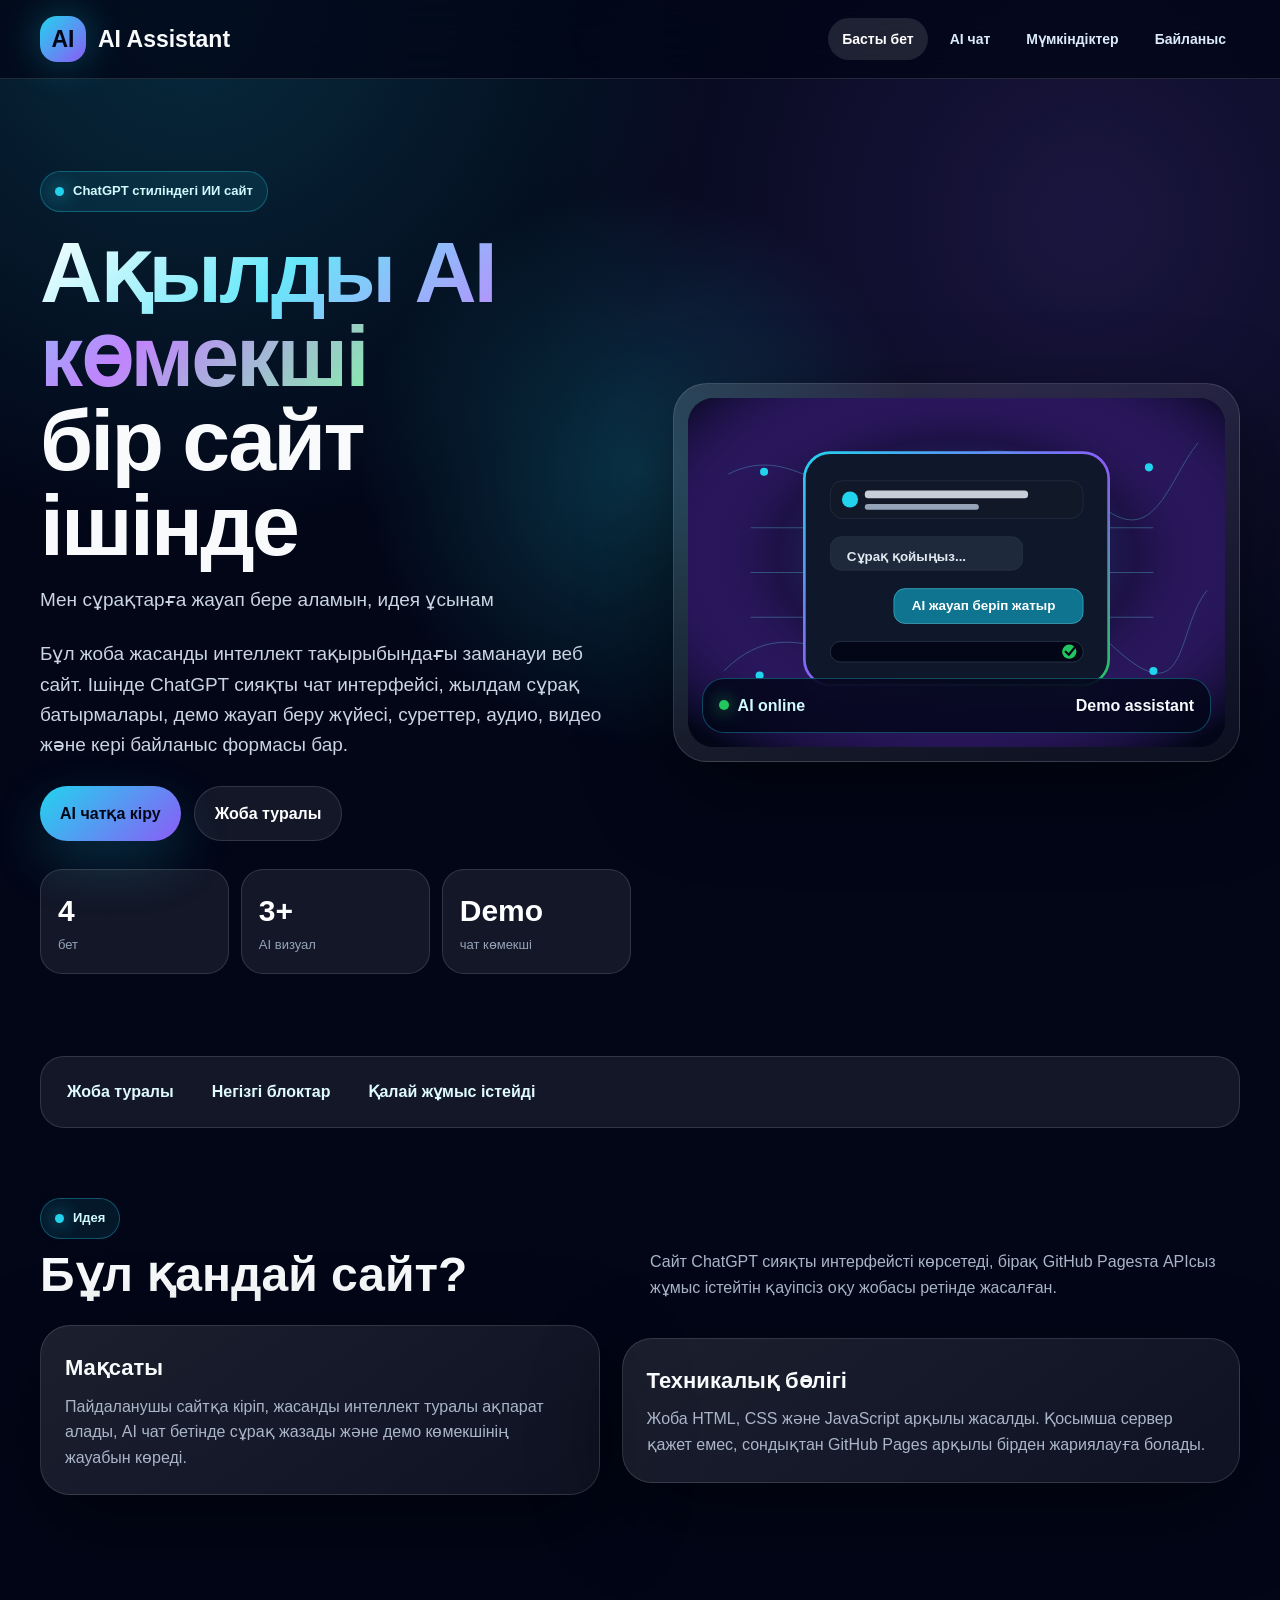
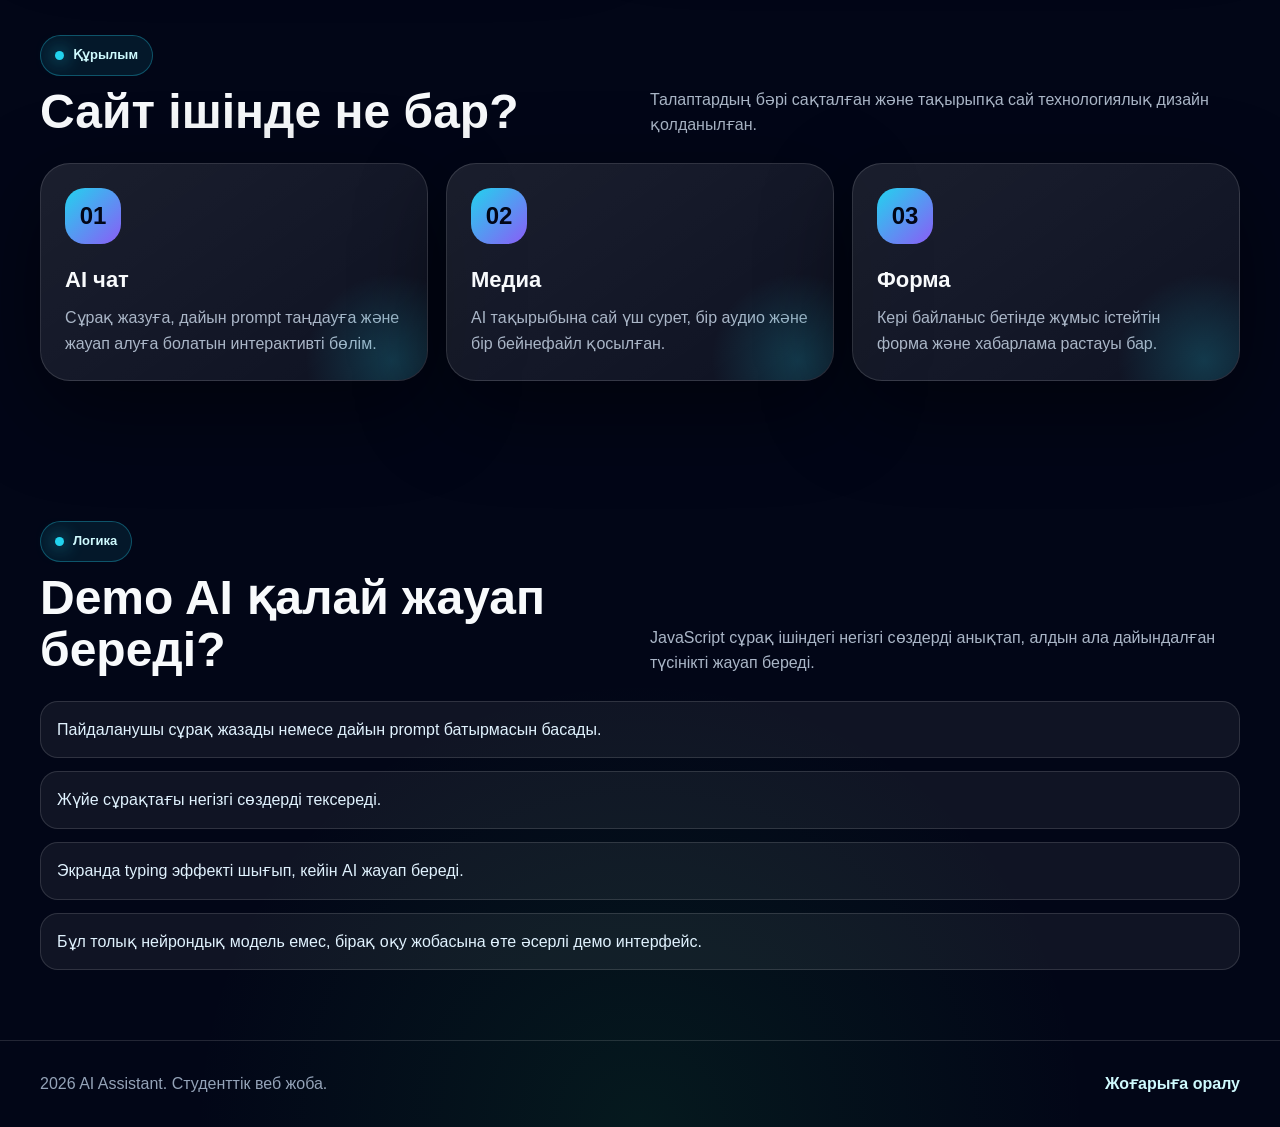
==== commit d537d5a7: "Add files via upload" ====
--- a/index.html
+++ b/index.html
@@ -3,17 +3,21 @@
 <head>
   <meta charset="UTF-8">
   <meta name="viewport" content="width=device-width, initial-scale=1.0">
-  <title>AI Future | Басты бет</title>
+  <title>AI Assistant | Басты бет</title>
   <link rel="stylesheet" href="style.css">
 </head>
 <body>
 <header class="header" id="top">
   <div class="container header-inner">
-    <a class="logo" href="index.html"><span>AI</span><strong>AI Future</strong></a>
+    <a class="logo" href="index.html">
+      <span class="logo-mark">AI</span>
+      <span>AI Assistant</span>
+    </a>
     <button class="menu" aria-label="Мәзір">☰</button>
     <nav class="nav">
       <a class="active" href="index.html">Басты бет</a>
-      <a class="" href="tools.html">AI құралдар</a>
+      <a class="" href="chat.html">AI чат</a>
+      <a class="" href="features.html">Мүмкіндіктер</a>
       <a class="" href="contact.html">Байланыс</a>
     </nav>
   </div>
@@ -23,104 +27,91 @@
   <section class="hero">
     <div class="container hero-grid">
       <div>
-        <span class="kicker">Жасанды интеллект туралы сайт</span>
-        <h1><span class="gradient-text">AI Future</span><br>болашақ технологиялары</h1>
+        <span class="kicker">ChatGPT стиліндегі ИИ сайт</span>
+        <h1><span class="gradient">Ақылды AI көмекші</span><br>бір сайт ішінде</h1>
         <p class="lead" id="typeText"></p>
-        <p class="lead">Бұл сайт жасанды интеллекттің не екенін, қай салада қолданылатынын және оны қауіпсіз пайдалану жолдарын түсіндіреді. Дизайн технологиялық стильде жасалды және оқу тапсырмасының барлық талаптарын орындайды.</p>
+        <p class="lead">Бұл жоба жасанды интеллект тақырыбындағы заманауи веб сайт. Ішінде ChatGPT сияқты чат интерфейсі, жылдам сұрақ батырмалары, демо жауап беру жүйесі, суреттер, аудио, видео және кері байланыс формасы бар.</p>
         <div class="actions">
-          <a class="btn btn-primary" href="tools.html">AI құралдарды көру</a>
+          <a class="btn btn-primary" href="chat.html">AI чатқа кіру</a>
           <a class="btn btn-ghost" href="#about">Жоба туралы</a>
         </div>
         <div class="metrics">
-          <div class="metric"><strong>3</strong><span>толық бет</span></div>
-          <div class="metric"><strong>3+</strong><span>AI сурет</span></div>
-          <div class="metric"><strong>1</strong><span>форма, аудио, видео</span></div>
+          <div class="metric"><strong>4</strong><span>бет</span></div>
+          <div class="metric"><strong>3+</strong><span>AI визуал</span></div>
+          <div class="metric"><strong>Demo</strong><span>чат көмекші</span></div>
         </div>
       </div>
       <div class="visual">
-        <img src="ai-brain.svg" alt="Жасанды интеллект нейрондық желісі">
-        <div class="float-card"><strong>Smart system</strong><span>data, model, result</span></div>
+        <img src="ai-hero.svg" alt="AI чат интерфейсінің суреті">
+        <div class="mini-panel">
+          <span class="status"><span class="dot"></span>AI online</span>
+          <strong>Demo assistant</strong>
+        </div>
       </div>
     </div>
   </section>
 
   <nav class="page-nav container" aria-label="Бет ішіндегі навигация">
-    <a href="#about">AI деген не?</a>
-    <a href="#benefits">Артықшылықтар</a>
-    <a href="#structure">Сайт құрылымы</a>
+    <a href="#about">Жоба туралы</a>
+    <a href="#cards">Негізгі блоктар</a>
+    <a href="#how">Қалай жұмыс істейді</a>
   </nav>
 
   <section class="section container" id="about">
     <div class="section-head">
       <div>
-        <span class="kicker">Түсінік</span>
-        <h2>Жасанды интеллект деген не?</h2>
+        <span class="kicker">Идея</span>
+        <h2>Бұл қандай сайт?</h2>
       </div>
-      <p>AI компьютерге мәтінмен жұмыс істеу, сурет тану, дерек талдау, сұрақтарға жауап беру және автоматтандыру сияқты тапсырмаларды орындауға мүмкіндік береді.</p>
+      <p>Сайт ChatGPT сияқты интерфейсті көрсетеді, бірақ GitHub Pagesта APIсыз жұмыс істейтін қауіпсіз оқу жобасы ретінде жасалған.</p>
     </div>
     <div class="split">
       <div class="panel">
-        <h3>Қысқаша түсінік</h3>
-        <p>Жасанды интеллект дайын ережелермен ғана емес, деректер арқылы үйреніп, нәтиже ұсынатын технология. Ол адамды толық алмастырмайды, бірақ көптеген жұмысты жылдам әрі ыңғайлы жасауға көмектеседі.</p>
+        <h3>Мақсаты</h3>
+        <p>Пайдаланушы сайтқа кіріп, жасанды интеллект туралы ақпарат алады, AI чат бетінде сұрақ жазады және демо көмекшінің жауабын көреді.</p>
       </div>
       <div class="panel">
-        <h3>Негізгі бағыттар</h3>
-        <ul class="ai-list">
-          <li>Мәтін жазу және ақпаратты түсіндіру</li>
-          <li>Сурет, дыбыс және бейне өңдеу</li>
-          <li>Деректерді талдау және болжам жасау</li>
-          <li>Оқу мен жұмыс процестерін автоматтандыру</li>
-        </ul>
+        <h3>Техникалық бөлігі</h3>
+        <p>Жоба HTML, CSS және JavaScript арқылы жасалды. Қосымша сервер қажет емес, сондықтан GitHub Pages арқылы бірден жариялауға болады.</p>
       </div>
     </div>
   </section>
 
-  <section class="section container" id="benefits">
+  <section class="section container" id="cards">
     <div class="section-head">
       <div>
-        <span class="kicker">Мүмкіндіктер</span>
-        <h2>AI не үшін пайдалы?</h2>
+        <span class="kicker">Құрылым</span>
+        <h2>Сайт ішінде не бар?</h2>
       </div>
-      <p>AI дұрыс қолданылса, уақыт үнемдейді, идея табуға көмектеседі және күрделі ақпаратты жеңіл түсіндіреді.</p>
+      <p>Талаптардың бәрі сақталған және тақырыпқа сай технологиялық дизайн қолданылған.</p>
     </div>
     <div class="cards">
-      <article class="card">
-        <div class="icon">01</div>
-        <h3>Жылдамдық</h3>
-        <p>Ақпаратты тез өңдеп, мәтін, жоспар, идея немесе қысқаша қорытынды дайындай алады.</p>
-      </article>
-      <article class="card">
-        <div class="icon">02</div>
-        <h3>Оқыту</h3>
-        <p>Күрделі тақырыптарды қарапайым тілмен түсіндіріп, мысалдар арқылы үйренуге көмектеседі.</p>
-      </article>
-      <article class="card">
-        <div class="icon">03</div>
-        <h3>Автоматтандыру</h3>
-        <p>Қайталанатын тапсырмаларды азайтып, адамның шығармашылық жұмысқа көбірек көңіл бөлуіне мүмкіндік береді.</p>
-      </article>
+      <article class="card"><div class="icon">01</div><h3>AI чат</h3><p>Сұрақ жазуға, дайын prompt таңдауға және жауап алуға болатын интерактивті бөлім.</p></article>
+      <article class="card"><div class="icon">02</div><h3>Медиа</h3><p>AI тақырыбына сай үш сурет, бір аудио және бір бейнефайл қосылған.</p></article>
+      <article class="card"><div class="icon">03</div><h3>Форма</h3><p>Кері байланыс бетінде жұмыс істейтін форма және хабарлама растауы бар.</p></article>
     </div>
   </section>
 
-  <section class="section container" id="structure">
+  <section class="section container" id="how">
     <div class="section-head">
       <div>
-        <span class="kicker">Құрылым</span>
-        <h2>Сайт талаптары қалай орындалды?</h2>
+        <span class="kicker">Логика</span>
+        <h2>Demo AI қалай жауап береді?</h2>
       </div>
-      <p>Жоба кемінде үш беттен тұрады, барлық бетте мәзір және ішкі навигация бар.</p>
+      <p>JavaScript сұрақ ішіндегі негізгі сөздерді анықтап, алдын ала дайындалған түсінікті жауап береді.</p>
     </div>
-    <div class="cards">
-      <article class="card"><div class="icon">A</div><h3>Басты бет</h3><p>AI туралы жалпы түсінік, артықшылықтар және сайт құрылымы.</p></article>
-      <article class="card"><div class="icon">B</div><h3>AI құралдар</h3><p>Қолдану салалары, галерея, аудио және бейнефайл.</p></article>
-      <article class="card"><div class="icon">C</div><h3>Байланыс</h3><p>Кері байланыс формасы және қауіпсіздік ережелері.</p></article>
-    </div>
+    <ul class="list">
+      <li>Пайдаланушы сұрақ жазады немесе дайын prompt батырмасын басады.</li>
+      <li>Жүйе сұрақтағы негізгі сөздерді тексереді.</li>
+      <li>Экранда typing эффекті шығып, кейін AI жауап береді.</li>
+      <li>Бұл толық нейрондық модель емес, бірақ оқу жобасына өте әсерлі демо интерфейс.</li>
+    </ul>
   </section>
 </main>
 
 <footer class="footer">
   <div class="container footer-inner">
-    <span><span class="year"></span> AI Future. Студенттік веб жоба.</span>
+    <span><span class="year"></span> AI Assistant. Студенттік веб жоба.</span>
     <a class="to-top" href="#top">Жоғарыға оралу</a>
   </div>
 </footer>
--- a/style.css
+++ b/style.css
@@ -1,16 +1,17 @@
 
 :root{
-  --bg:#030712;
-  --panel:#0b1020;
+  --bg:#020617;
+  --panel:#0b1120;
   --panel2:#111827;
   --text:#f8fafc;
-  --muted:#a9b7d0;
+  --muted:#9ca3af;
   --line:rgba(255,255,255,.13);
   --cyan:#22d3ee;
-  --purple:#a855f7;
+  --purple:#8b5cf6;
   --green:#22c55e;
   --pink:#ec4899;
-  --shadow:0 30px 90px rgba(0,0,0,.45);
+  --danger:#fb7185;
+  --shadow:0 28px 90px rgba(0,0,0,.48);
 }
 *{box-sizing:border-box}
 html{scroll-behavior:smooth}
@@ -20,155 +21,227 @@
   color:var(--text);
   background:
     radial-gradient(circle at 15% 0%, rgba(34,211,238,.18), transparent 34rem),
-    radial-gradient(circle at 85% 10%, rgba(168,85,247,.20), transparent 36rem),
-    radial-gradient(circle at 50% 100%, rgba(34,197,94,.12), transparent 34rem),
+    radial-gradient(circle at 85% 8%, rgba(139,92,246,.18), transparent 35rem),
+    radial-gradient(circle at 50% 100%, rgba(34,197,94,.10), transparent 28rem),
     var(--bg);
   line-height:1.6;
 }
-a{text-decoration:none;color:inherit}
+a{color:inherit;text-decoration:none}
 img,video{max-width:100%;display:block}
-.container{width:min(1180px,calc(100% - 34px));margin:0 auto}
+.container{width:min(1200px,calc(100% - 34px));margin:0 auto}
 .header{
-  position:sticky;top:0;z-index:100;
-  background:rgba(3,7,18,.78);
+  position:sticky;top:0;z-index:50;
+  background:rgba(2,6,23,.76);
+  border-bottom:1px solid var(--line);
   backdrop-filter:blur(20px);
-  border-bottom:1px solid var(--line);
 }
 .header-inner{height:78px;display:flex;align-items:center;justify-content:space-between;gap:18px}
-.logo{display:flex;align-items:center;gap:12px;font-weight:900;font-size:23px}
-.logo span:first-child{
-  width:44px;height:44px;border-radius:16px;
+.logo{display:flex;align-items:center;gap:12px;font-size:23px;font-weight:900}
+.logo-mark{
+  width:46px;height:46px;border-radius:17px;
   display:grid;place-items:center;
   background:linear-gradient(135deg,var(--cyan),var(--purple));
-  color:#020617;box-shadow:0 0 34px rgba(34,211,238,.32)
-}
-.nav{display:flex;align-items:center;gap:8px}
+  color:#020617;
+  box-shadow:0 0 40px rgba(34,211,238,.32)
+}
+.nav{display:flex;gap:8px;align-items:center}
 .nav a{
-  padding:10px 14px;border-radius:999px;color:#dbeafe;
-  font-size:14px;font-weight:800;transition:.2s
+  padding:10px 14px;border-radius:999px;
+  color:#dbeafe;font-weight:800;font-size:14px;
+  transition:.22s ease
 }
 .nav a:hover,.nav a.active{background:rgba(255,255,255,.11);color:#fff}
-.menu{display:none;background:rgba(255,255,255,.08);color:#fff;border:1px solid var(--line);border-radius:14px;padding:8px 12px;font-size:24px}
-.hero{position:relative;padding:92px 0 64px;overflow:hidden}
+.menu{display:none;border:1px solid var(--line);background:rgba(255,255,255,.08);color:#fff;border-radius:14px;padding:8px 12px;font-size:24px}
+.hero{padding:92px 0 58px;overflow:hidden;position:relative}
 .hero:before{
-  content:"";position:absolute;inset:80px auto auto 50%;
-  width:580px;height:580px;transform:translateX(-50%);
-  background:radial-gradient(circle, rgba(34,211,238,.20), transparent 65%);
+  content:"";position:absolute;left:50%;top:80px;width:620px;height:620px;transform:translateX(-50%);
+  background:radial-gradient(circle, rgba(34,211,238,.22), transparent 64%);
   pointer-events:none
 }
-.hero-grid{position:relative;display:grid;grid-template-columns:1.03fr .97fr;gap:42px;align-items:center}
+.hero-grid{position:relative;display:grid;grid-template-columns:1.02fr .98fr;gap:42px;align-items:center}
 .kicker{
   display:inline-flex;align-items:center;gap:9px;
   padding:9px 14px;border-radius:999px;
+  background:rgba(34,211,238,.09);
   border:1px solid rgba(34,211,238,.32);
-  background:rgba(34,211,238,.09);
   color:#cffafe;font-weight:900;font-size:13px
 }
 .kicker:before{content:"";width:9px;height:9px;border-radius:50%;background:var(--cyan);box-shadow:0 0 18px var(--cyan)}
-h1{font-size:clamp(44px,6.4vw,82px);line-height:.98;margin:18px 0;letter-spacing:-2.6px}
-.gradient-text{background:linear-gradient(135deg,#fff,#67e8f9,#c084fc);-webkit-background-clip:text;background-clip:text;color:transparent}
-.lead{font-size:19px;color:var(--muted);max-width:700px;margin:0 0 26px}
-.actions{display:flex;flex-wrap:wrap;gap:13px;margin-top:25px}
+h1{font-size:clamp(44px,6.8vw,86px);line-height:.98;margin:18px 0;letter-spacing:-2.8px}
+.gradient{
+  background:linear-gradient(135deg,#ffffff,#67e8f9,#c084fc,#86efac);
+  background-clip:text;-webkit-background-clip:text;color:transparent
+}
+.lead{font-size:19px;color:#cbd5e1;max-width:710px;margin:0 0 24px}
+.actions{display:flex;gap:13px;flex-wrap:wrap;margin-top:25px}
 .btn{
   display:inline-flex;align-items:center;justify-content:center;gap:9px;
-  border-radius:999px;padding:14px 20px;font-weight:900;border:1px solid var(--line);
-  transition:.22s;cursor:pointer
-}
-.btn-primary{background:linear-gradient(135deg,var(--cyan),var(--purple));color:#020617;border:0;box-shadow:0 20px 54px rgba(34,211,238,.20)}
+  border-radius:999px;padding:14px 20px;border:1px solid var(--line);
+  font-weight:900;cursor:pointer;transition:.22s ease
+}
+.btn-primary{background:linear-gradient(135deg,var(--cyan),var(--purple));color:#020617;border:0;box-shadow:0 22px 55px rgba(34,211,238,.20)}
 .btn-primary:hover{transform:translateY(-2px);filter:brightness(1.08)}
 .btn-ghost{background:rgba(255,255,255,.07);color:#fff}
 .btn-ghost:hover{background:rgba(255,255,255,.13)}
 .visual{
-  position:relative;border:1px solid var(--line);border-radius:34px;
-  background:linear-gradient(145deg,rgba(255,255,255,.13),rgba(255,255,255,.04));
-  padding:14px;box-shadow:var(--shadow);overflow:hidden
+  position:relative;padding:14px;border:1px solid var(--line);
+  border-radius:34px;background:linear-gradient(145deg,rgba(255,255,255,.13),rgba(255,255,255,.04));
+  box-shadow:var(--shadow);overflow:hidden
 }
 .visual img{border-radius:26px}
-.float-card{
-  position:absolute;right:28px;bottom:28px;
-  padding:14px 16px;border-radius:20px;background:rgba(2,6,23,.78);
-  border:1px solid rgba(34,211,238,.33);backdrop-filter:blur(10px);
-  box-shadow:0 20px 50px rgba(0,0,0,.35)
-}
-.float-card strong{display:block;color:#fff}
-.float-card span{color:#a5f3fc;font-size:13px}
+.mini-panel{
+  position:absolute;left:28px;right:28px;bottom:28px;
+  display:flex;align-items:center;justify-content:space-between;gap:12px;
+  border:1px solid rgba(34,211,238,.32);
+  background:rgba(2,6,23,.80);backdrop-filter:blur(12px);
+  padding:14px 16px;border-radius:22px
+}
+.status{display:flex;align-items:center;gap:9px;color:#cffafe;font-weight:900}
+.dot{width:10px;height:10px;border-radius:50%;background:var(--green);box-shadow:0 0 18px var(--green)}
 .metrics{display:grid;grid-template-columns:repeat(3,1fr);gap:12px;margin-top:28px}
-.metric{
-  padding:18px;border-radius:22px;background:rgba(255,255,255,.07);
-  border:1px solid var(--line)
-}
+.metric{padding:17px;border-radius:22px;background:rgba(255,255,255,.07);border:1px solid var(--line)}
 .metric strong{display:block;font-size:30px;color:#fff}
-.metric span{display:block;font-size:13px;color:var(--muted)}
-.page-hero{padding:68px 0 38px;border-bottom:1px solid var(--line);background:rgba(255,255,255,.03)}
-.page-nav{
-  display:flex;flex-wrap:wrap;gap:10px;margin-top:24px;padding:12px;
-  background:rgba(255,255,255,.07);border:1px solid var(--line);border-radius:24px
-}
-.page-nav a{padding:10px 15px;border-radius:999px;color:#dffbff;font-weight:900}
+.metric span{display:block;color:#94a3b8;font-size:13px}
+.page-hero{padding:66px 0 38px;border-bottom:1px solid var(--line);background:rgba(255,255,255,.03)}
+.page-nav{display:flex;flex-wrap:wrap;gap:10px;margin-top:24px;padding:12px;border:1px solid var(--line);background:rgba(255,255,255,.07);border-radius:24px}
+.page-nav a{padding:10px 14px;border-radius:999px;color:#dffbff;font-weight:900}
 .page-nav a:hover{background:rgba(255,255,255,.12)}
-.section{padding:72px 0}
-.section-head{display:flex;justify-content:space-between;align-items:end;gap:22px;margin-bottom:25px}
-.section-head p{max-width:560px;color:var(--muted);margin:0}
+.section{padding:70px 0}
+.section-head{display:flex;align-items:end;justify-content:space-between;gap:22px;margin-bottom:25px}
+.section-head p{max-width:590px;color:#aab6c7;margin:0}
 h2{font-size:clamp(31px,4vw,48px);line-height:1.08;margin:10px 0 0}
 h3{font-size:22px;margin:0 0 8px}
 .cards{display:grid;grid-template-columns:repeat(3,1fr);gap:18px}
-.card{
-  position:relative;overflow:hidden;
-  padding:24px;border-radius:30px;background:linear-gradient(145deg,rgba(255,255,255,.10),rgba(255,255,255,.05));
-  border:1px solid var(--line);box-shadow:var(--shadow)
-}
+.card,.panel,.media-card,.form,.notice,.tool{
+  border:1px solid var(--line);
+  background:linear-gradient(145deg,rgba(255,255,255,.10),rgba(255,255,255,.05));
+  border-radius:30px;padding:24px;box-shadow:var(--shadow)
+}
+.card{position:relative;overflow:hidden}
 .card:after{
-  content:"";position:absolute;right:-55px;bottom:-65px;width:180px;height:180px;border-radius:50%;
-  background:radial-gradient(circle, rgba(34,211,238,.20), transparent 67%)
+  content:"";position:absolute;right:-55px;bottom:-70px;width:180px;height:180px;
+  border-radius:50%;background:radial-gradient(circle,rgba(34,211,238,.20),transparent 68%)
 }
 .icon{
   width:56px;height:56px;border-radius:20px;
-  display:grid;place-items:center;margin-bottom:18px;font-weight:900;font-size:24px;
-  background:linear-gradient(135deg,var(--cyan),var(--purple));color:#020617
-}
-.card p,.panel p,.tool p{color:var(--muted);margin:0}
+  display:grid;place-items:center;margin-bottom:18px;
+  background:linear-gradient(135deg,var(--cyan),var(--purple));color:#020617;
+  font-weight:900;font-size:24px
+}
+.card p,.panel p,.tool p{color:#aab6c7;margin:0}
 .split{display:grid;grid-template-columns:.95fr 1.05fr;gap:22px;align-items:center}
-.panel,.media-card,.form,.notice,.tool{
-  background:rgba(255,255,255,.075);border:1px solid var(--line);border-radius:30px;padding:24px;box-shadow:var(--shadow)
-}
-.ai-list{list-style:none;margin:0;padding:0;display:grid;gap:13px}
-.ai-list li{
-  padding:15px 16px;border-radius:18px;
-  background:rgba(255,255,255,.06);border:1px solid var(--line);
-  color:#dffbff
-}
+.list{list-style:none;padding:0;margin:0;display:grid;gap:13px}
+.list li{padding:15px 16px;border-radius:18px;background:rgba(255,255,255,.06);border:1px solid var(--line);color:#e0f2fe}
 .gallery{display:grid;grid-template-columns:repeat(3,1fr);gap:18px}
-.shot{overflow:hidden;border-radius:30px;border:1px solid var(--line);background:rgba(255,255,255,.07);box-shadow:var(--shadow)}
+.shot{overflow:hidden;border:1px solid var(--line);border-radius:30px;background:rgba(255,255,255,.07);box-shadow:var(--shadow)}
 .shot img{border-radius:0;aspect-ratio:1.35/1;object-fit:cover}
 .shot div{padding:18px}
-.shot p{margin:0;color:var(--muted)}
+.shot p{margin:0;color:#9ca3af}
 .media-grid{display:grid;grid-template-columns:1fr 1fr;gap:18px}
 audio,video{width:100%;border-radius:20px}
-.tools{display:grid;grid-template-columns:repeat(2,1fr);gap:18px}
-.tool strong{
-  display:inline-flex;margin-bottom:12px;
+.tools-grid{display:grid;grid-template-columns:repeat(2,1fr);gap:18px}
+.badge{
+  display:inline-flex;margin-bottom:12px;padding:7px 11px;border-radius:999px;
   color:#67e8f9;background:rgba(34,211,238,.10);
-  border:1px solid rgba(34,211,238,.26);
-  padding:7px 11px;border-radius:999px
-}
+  border:1px solid rgba(34,211,238,.26);font-weight:900
+}
+
+/* Chat page */
+.chat-shell{
+  display:grid;grid-template-columns:300px 1fr;gap:18px;
+  min-height:690px
+}
+.sidebar{
+  border:1px solid var(--line);border-radius:30px;
+  background:rgba(255,255,255,.06);
+  padding:18px;box-shadow:var(--shadow)
+}
+.sidebar h3{margin-bottom:15px}
+.prompt-card{
+  width:100%;text-align:left;margin-bottom:10px;padding:13px 14px;
+  border-radius:18px;border:1px solid var(--line);
+  background:rgba(255,255,255,.06);color:#e0f2fe;
+  cursor:pointer;font:inherit;font-weight:800
+}
+.prompt-card:hover{background:rgba(34,211,238,.12);border-color:rgba(34,211,238,.35)}
+.chat-app{
+  border:1px solid var(--line);border-radius:30px;
+  background:rgba(2,6,23,.72);
+  box-shadow:var(--shadow);overflow:hidden;
+  display:flex;flex-direction:column;min-height:690px
+}
+.chat-top{
+  display:flex;align-items:center;justify-content:space-between;gap:12px;
+  padding:18px 20px;border-bottom:1px solid var(--line);
+  background:rgba(255,255,255,.05)
+}
+.assistant-name{display:flex;align-items:center;gap:12px;font-weight:900}
+.avatar{
+  width:42px;height:42px;border-radius:16px;
+  display:grid;place-items:center;
+  background:linear-gradient(135deg,var(--cyan),var(--purple));color:#020617;font-weight:900
+}
+.chat-status{display:flex;align-items:center;gap:8px;color:#86efac;font-size:13px;font-weight:900}
+.messages{
+  flex:1;overflow:auto;padding:22px;
+  display:flex;flex-direction:column;gap:14px
+}
+.message{
+  max-width:min(720px,86%);
+  display:grid;gap:6px
+}
+.message.user{align-self:flex-end}
+.message.bot{align-self:flex-start}
+.bubble{
+  padding:15px 17px;border-radius:22px;
+  border:1px solid var(--line);
+  white-space:pre-wrap
+}
+.user .bubble{background:linear-gradient(135deg,#0e7490,#7c3aed);color:#fff;border-color:rgba(255,255,255,.15)}
+.bot .bubble{background:rgba(255,255,255,.08);color:#e5eefb}
+.meta{font-size:12px;color:#7f8ea7;padding:0 8px}
+.typing{display:inline-flex;gap:5px}
+.typing i{width:7px;height:7px;border-radius:50%;background:#67e8f9;animation:pulse 1s infinite}
+.typing i:nth-child(2){animation-delay:.15s}
+.typing i:nth-child(3){animation-delay:.3s}
+@keyframes pulse{0%,100%{opacity:.25;transform:translateY(0)}50%{opacity:1;transform:translateY(-4px)}}
+.chat-input{
+  border-top:1px solid var(--line);padding:16px;
+  background:rgba(255,255,255,.04)
+}
+.input-row{
+  display:grid;grid-template-columns:1fr auto;gap:10px
+}
+.chat-input input{
+  width:100%;border:1px solid var(--line);border-radius:999px;
+  background:rgba(15,23,42,.90);color:#fff;padding:15px 18px;font:inherit;outline:none
+}
+.chat-input input:focus{border-color:var(--cyan);box-shadow:0 0 0 4px rgba(34,211,238,.12)}
+.send-btn{
+  border:0;border-radius:999px;padding:0 21px;font-weight:900;cursor:pointer;
+  background:linear-gradient(135deg,var(--cyan),var(--purple));color:#020617
+}
+.small-note{font-size:12px;color:#7f8ea7;margin:10px 10px 0}
 .form{display:grid;gap:15px;max-width:780px}
 label{display:grid;gap:7px;font-weight:900;color:#eef6ff}
 input,textarea,select{
-  width:100%;border:1px solid var(--line);background:rgba(15,23,42,.78);
+  width:100%;border:1px solid var(--line);background:rgba(15,23,42,.80);
   border-radius:18px;padding:14px 15px;color:#fff;font:inherit;outline:none
 }
+textarea{resize:vertical}
 input::placeholder,textarea::placeholder{color:#7f91ad}
 input:focus,textarea:focus,select:focus{border-color:var(--cyan);box-shadow:0 0 0 4px rgba(34,211,238,.13)}
 .form-message{margin:0;color:#86efac;font-weight:900}
-.notice{border-color:rgba(34,197,94,.28);background:rgba(34,197,94,.07)}
-.footer{padding:30px 0;border-top:1px solid var(--line);color:var(--muted)}
+.notice{border-color:rgba(34,197,94,.30);background:rgba(34,197,94,.07)}
+.footer{padding:30px 0;border-top:1px solid var(--line);color:#94a3b8}
 .footer-inner{display:flex;align-items:center;justify-content:space-between;gap:15px;flex-wrap:wrap}
 .to-top{color:#cffafe;font-weight:900}
-@media(max-width:860px){
+@media(max-width:900px){
   .menu{display:block}
-  .nav{display:none;position:absolute;right:17px;top:74px;width:min(330px,calc(100vw - 34px));padding:12px;border:1px solid var(--line);border-radius:22px;background:#081120;box-shadow:var(--shadow);flex-direction:column;align-items:stretch}
+  .nav{display:none;position:absolute;right:17px;top:74px;width:min(335px,calc(100vw - 34px));padding:12px;flex-direction:column;align-items:stretch;border:1px solid var(--line);border-radius:22px;background:#081120;box-shadow:var(--shadow)}
   .nav.open{display:flex}
-  .hero-grid,.split,.media-grid{grid-template-columns:1fr}
-  .cards,.gallery,.tools,.metrics{grid-template-columns:1fr}
+  .hero-grid,.split,.media-grid,.chat-shell{grid-template-columns:1fr}
+  .cards,.gallery,.tools-grid,.metrics{grid-template-columns:1fr}
   .section{padding:50px 0}
-}
+  .chat-shell,.chat-app{min-height:620px}
+}
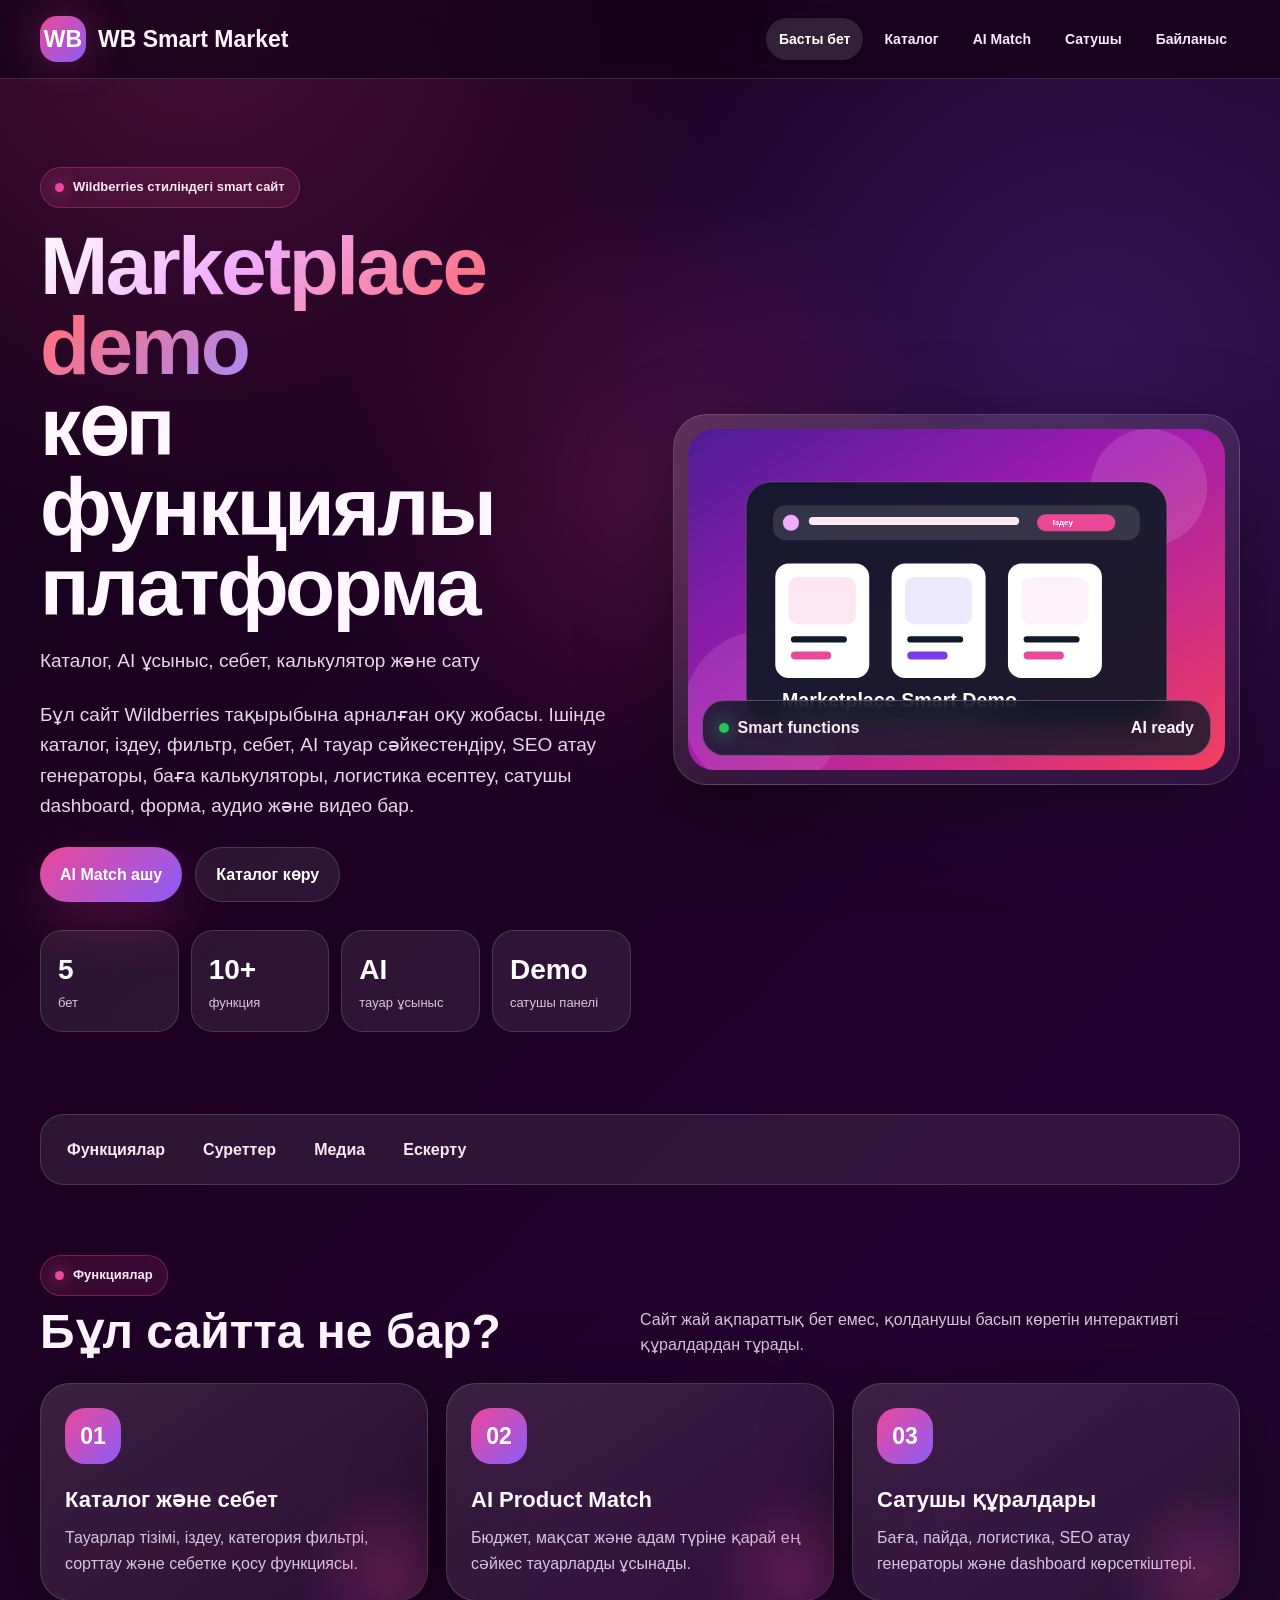
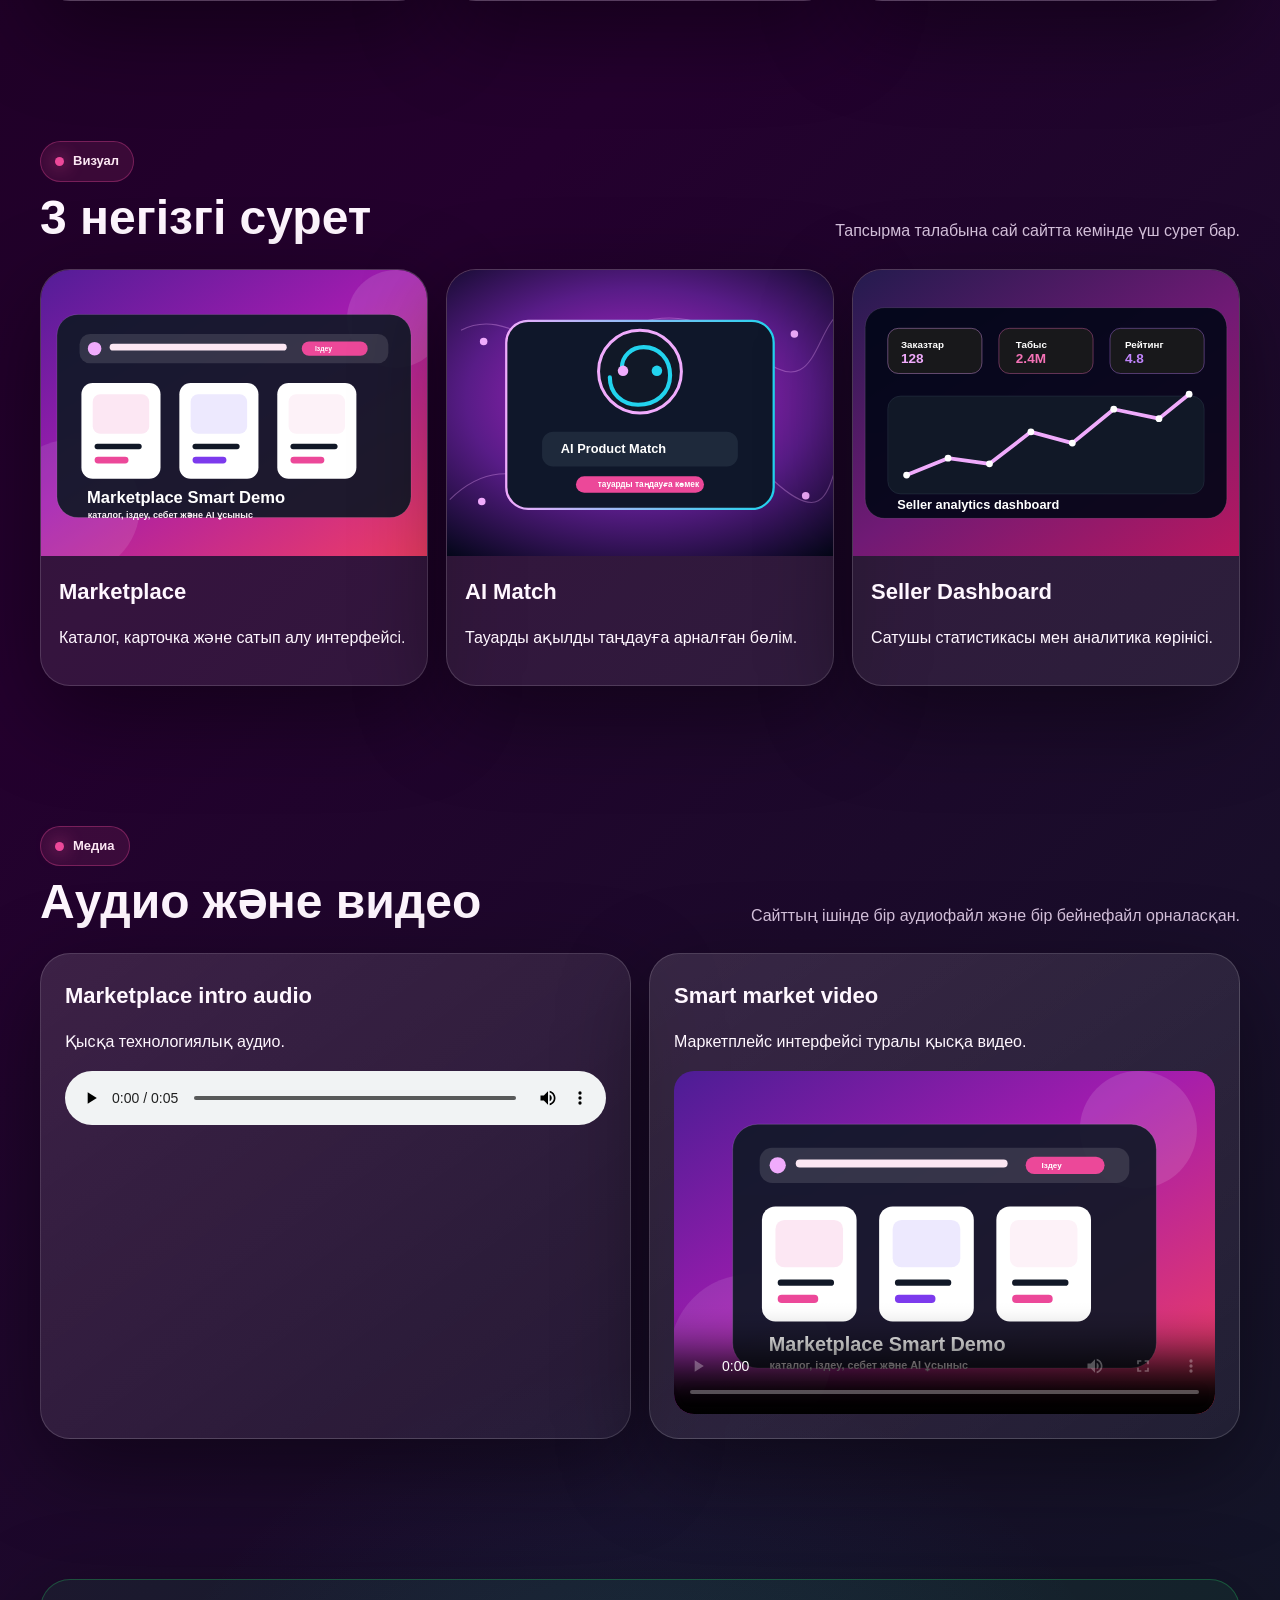
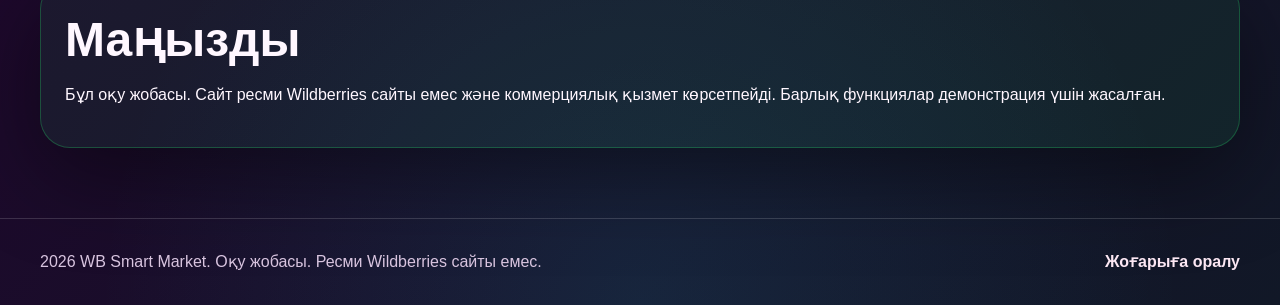
==== commit 9b715dcb: "Add files via upload" ====
--- a/index.html
+++ b/index.html
@@ -3,21 +3,19 @@
 <head>
   <meta charset="UTF-8">
   <meta name="viewport" content="width=device-width, initial-scale=1.0">
-  <title>AI Assistant | Басты бет</title>
+  <title>WB Smart Market | Басты бет</title>
   <link rel="stylesheet" href="style.css">
 </head>
 <body>
 <header class="header" id="top">
   <div class="container header-inner">
-    <a class="logo" href="index.html">
-      <span class="logo-mark">AI</span>
-      <span>AI Assistant</span>
-    </a>
+    <a class="logo" href="index.html"><span class="logo-mark">WB</span><span>WB Smart Market</span></a>
     <button class="menu" aria-label="Мәзір">☰</button>
     <nav class="nav">
       <a class="active" href="index.html">Басты бет</a>
-      <a class="" href="chat.html">AI чат</a>
-      <a class="" href="features.html">Мүмкіндіктер</a>
+      <a class="" href="catalog.html">Каталог</a>
+      <a class="" href="ai.html">AI Match</a>
+      <a class="" href="seller.html">Сатушы</a>
       <a class="" href="contact.html">Байланыс</a>
     </nav>
   </div>
@@ -27,91 +25,86 @@
   <section class="hero">
     <div class="container hero-grid">
       <div>
-        <span class="kicker">ChatGPT стиліндегі ИИ сайт</span>
-        <h1><span class="gradient">Ақылды AI көмекші</span><br>бір сайт ішінде</h1>
+        <span class="kicker">Wildberries стиліндегі smart сайт</span>
+        <h1><span class="gradient">Marketplace demo</span><br>көп функциялы платформа</h1>
         <p class="lead" id="typeText"></p>
-        <p class="lead">Бұл жоба жасанды интеллект тақырыбындағы заманауи веб сайт. Ішінде ChatGPT сияқты чат интерфейсі, жылдам сұрақ батырмалары, демо жауап беру жүйесі, суреттер, аудио, видео және кері байланыс формасы бар.</p>
+        <p class="lead">Бұл сайт Wildberries тақырыбына арналған оқу жобасы. Ішінде каталог, іздеу, фильтр, себет, AI тауар сәйкестендіру, SEO атау генераторы, баға калькуляторы, логистика есептеу, сатушы dashboard, форма, аудио және видео бар.</p>
         <div class="actions">
-          <a class="btn btn-primary" href="chat.html">AI чатқа кіру</a>
-          <a class="btn btn-ghost" href="#about">Жоба туралы</a>
+          <a class="btn btn-primary" href="ai.html">AI Match ашу</a>
+          <a class="btn btn-ghost" href="catalog.html">Каталог көру</a>
         </div>
         <div class="metrics">
-          <div class="metric"><strong>4</strong><span>бет</span></div>
-          <div class="metric"><strong>3+</strong><span>AI визуал</span></div>
-          <div class="metric"><strong>Demo</strong><span>чат көмекші</span></div>
+          <div class="metric"><strong>5</strong><span>бет</span></div>
+          <div class="metric"><strong>10+</strong><span>функция</span></div>
+          <div class="metric"><strong>AI</strong><span>тауар ұсыныс</span></div>
+          <div class="metric"><strong>Demo</strong><span>сатушы панелі</span></div>
         </div>
       </div>
       <div class="visual">
-        <img src="ai-hero.svg" alt="AI чат интерфейсінің суреті">
-        <div class="mini-panel">
-          <span class="status"><span class="dot"></span>AI online</span>
-          <strong>Demo assistant</strong>
-        </div>
+        <img src="marketplace.svg" alt="Маркетплейс интерфейсі">
+        <div class="float-panel"><span class="online"><span class="dot"></span>Smart functions</span><strong>AI ready</strong></div>
       </div>
     </div>
   </section>
 
   <nav class="page-nav container" aria-label="Бет ішіндегі навигация">
-    <a href="#about">Жоба туралы</a>
-    <a href="#cards">Негізгі блоктар</a>
-    <a href="#how">Қалай жұмыс істейді</a>
+    <a href="#features">Функциялар</a>
+    <a href="#gallery">Суреттер</a>
+    <a href="#media">Медиа</a>
+    <a href="#note">Ескерту</a>
   </nav>
 
-  <section class="section container" id="about">
+  <section class="section container" id="features">
     <div class="section-head">
-      <div>
-        <span class="kicker">Идея</span>
-        <h2>Бұл қандай сайт?</h2>
+      <div><span class="kicker">Функциялар</span><h2>Бұл сайтта не бар?</h2></div>
+      <p>Сайт жай ақпараттық бет емес, қолданушы басып көретін интерактивті құралдардан тұрады.</p>
+    </div>
+    <div class="cards">
+      <article class="card"><div class="icon">01</div><h3>Каталог және себет</h3><p>Тауарлар тізімі, іздеу, категория фильтрі, сорттау және себетке қосу функциясы.</p></article>
+      <article class="card"><div class="icon">02</div><h3>AI Product Match</h3><p>Бюджет, мақсат және адам түріне қарай ең сәйкес тауарларды ұсынады.</p></article>
+      <article class="card"><div class="icon">03</div><h3>Сатушы құралдары</h3><p>Баға, пайда, логистика, SEO атау генераторы және dashboard көрсеткіштері.</p></article>
+    </div>
+  </section>
+
+  <section class="section container" id="gallery">
+    <div class="section-head">
+      <div><span class="kicker">Визуал</span><h2>3 негізгі сурет</h2></div>
+      <p>Тапсырма талабына сай сайтта кемінде үш сурет бар.</p>
+    </div>
+    <div class="gallery">
+      <article class="shot"><img src="marketplace.svg" alt="Каталог суреті"><div><h3>Marketplace</h3><p>Каталог, карточка және сатып алу интерфейсі.</p></div></article>
+      <article class="shot"><img src="ai-match.svg" alt="AI Match суреті"><div><h3>AI Match</h3><p>Тауарды ақылды таңдауға арналған бөлім.</p></div></article>
+      <article class="shot"><img src="dashboard.svg" alt="Dashboard суреті"><div><h3>Seller Dashboard</h3><p>Сатушы статистикасы мен аналитика көрінісі.</p></div></article>
+    </div>
+  </section>
+
+  <section class="section container" id="media">
+    <div class="section-head">
+      <div><span class="kicker">Медиа</span><h2>Аудио және видео</h2></div>
+      <p>Сайттың ішінде бір аудиофайл және бір бейнефайл орналасқан.</p>
+    </div>
+    <div class="media-grid">
+      <div class="media-card">
+        <h3>Marketplace intro audio</h3>
+        <p>Қысқа технологиялық аудио.</p>
+        <audio controls><source src="market_intro.wav" type="audio/wav">Браузеріңіз аудионы қолдамайды.</audio>
       </div>
-      <p>Сайт ChatGPT сияқты интерфейсті көрсетеді, бірақ GitHub Pagesта APIсыз жұмыс істейтін қауіпсіз оқу жобасы ретінде жасалған.</p>
-    </div>
-    <div class="split">
-      <div class="panel">
-        <h3>Мақсаты</h3>
-        <p>Пайдаланушы сайтқа кіріп, жасанды интеллект туралы ақпарат алады, AI чат бетінде сұрақ жазады және демо көмекшінің жауабын көреді.</p>
-      </div>
-      <div class="panel">
-        <h3>Техникалық бөлігі</h3>
-        <p>Жоба HTML, CSS және JavaScript арқылы жасалды. Қосымша сервер қажет емес, сондықтан GitHub Pages арқылы бірден жариялауға болады.</p>
+      <div class="media-card">
+        <h3>Smart market video</h3>
+        <p>Маркетплейс интерфейсі туралы қысқа видео.</p>
+        <video controls poster="marketplace.svg"><source src="market_demo.mp4" type="video/mp4">Браузеріңіз видеоны қолдамайды.</video>
       </div>
     </div>
   </section>
 
-  <section class="section container" id="cards">
-    <div class="section-head">
-      <div>
-        <span class="kicker">Құрылым</span>
-        <h2>Сайт ішінде не бар?</h2>
-      </div>
-      <p>Талаптардың бәрі сақталған және тақырыпқа сай технологиялық дизайн қолданылған.</p>
-    </div>
-    <div class="cards">
-      <article class="card"><div class="icon">01</div><h3>AI чат</h3><p>Сұрақ жазуға, дайын prompt таңдауға және жауап алуға болатын интерактивті бөлім.</p></article>
-      <article class="card"><div class="icon">02</div><h3>Медиа</h3><p>AI тақырыбына сай үш сурет, бір аудио және бір бейнефайл қосылған.</p></article>
-      <article class="card"><div class="icon">03</div><h3>Форма</h3><p>Кері байланыс бетінде жұмыс істейтін форма және хабарлама растауы бар.</p></article>
-    </div>
-  </section>
-
-  <section class="section container" id="how">
-    <div class="section-head">
-      <div>
-        <span class="kicker">Логика</span>
-        <h2>Demo AI қалай жауап береді?</h2>
-      </div>
-      <p>JavaScript сұрақ ішіндегі негізгі сөздерді анықтап, алдын ала дайындалған түсінікті жауап береді.</p>
-    </div>
-    <ul class="list">
-      <li>Пайдаланушы сұрақ жазады немесе дайын prompt батырмасын басады.</li>
-      <li>Жүйе сұрақтағы негізгі сөздерді тексереді.</li>
-      <li>Экранда typing эффекті шығып, кейін AI жауап береді.</li>
-      <li>Бұл толық нейрондық модель емес, бірақ оқу жобасына өте әсерлі демо интерфейс.</li>
-    </ul>
+  <section class="section container" id="note">
+    <div class="notice"><h2>Маңызды</h2><p>Бұл оқу жобасы. Сайт ресми Wildberries сайты емес және коммерциялық қызмет көрсетпейді. Барлық функциялар демонстрация үшін жасалған.</p></div>
   </section>
 </main>
 
 <footer class="footer">
   <div class="container footer-inner">
-    <span><span class="year"></span> AI Assistant. Студенттік веб жоба.</span>
+    <span><span class="year"></span> WB Smart Market. Оқу жобасы. Ресми Wildberries сайты емес.</span>
     <a class="to-top" href="#top">Жоғарыға оралу</a>
   </div>
 </footer>
--- a/style.css
+++ b/style.css
@@ -1,17 +1,19 @@
 
 :root{
-  --bg:#020617;
-  --panel:#0b1120;
-  --panel2:#111827;
-  --text:#f8fafc;
-  --muted:#9ca3af;
-  --line:rgba(255,255,255,.13);
+  --bg:#160019;
+  --bg2:#24002e;
+  --panel:#1f1028;
+  --panel2:#2a1238;
+  --text:#fff7ff;
+  --muted:#d8c4df;
+  --line:rgba(255,255,255,.15);
+  --pink:#ec4899;
+  --purple:#8b5cf6;
+  --violet:#c026d3;
   --cyan:#22d3ee;
-  --purple:#8b5cf6;
   --green:#22c55e;
-  --pink:#ec4899;
-  --danger:#fb7185;
-  --shadow:0 28px 90px rgba(0,0,0,.48);
+  --yellow:#facc15;
+  --shadow:0 28px 90px rgba(0,0,0,.42);
 }
 *{box-sizing:border-box}
 html{scroll-behavior:smooth}
@@ -20,18 +22,20 @@
   font-family:Arial, Helvetica, sans-serif;
   color:var(--text);
   background:
-    radial-gradient(circle at 15% 0%, rgba(34,211,238,.18), transparent 34rem),
-    radial-gradient(circle at 85% 8%, rgba(139,92,246,.18), transparent 35rem),
-    radial-gradient(circle at 50% 100%, rgba(34,197,94,.10), transparent 28rem),
-    var(--bg);
+    radial-gradient(circle at 15% 0%, rgba(236,72,153,.22), transparent 34rem),
+    radial-gradient(circle at 85% 10%, rgba(139,92,246,.22), transparent 36rem),
+    radial-gradient(circle at 50% 100%, rgba(34,211,238,.10), transparent 34rem),
+    linear-gradient(135deg,#160019,#24002e 48%,#111827);
   line-height:1.6;
 }
-a{color:inherit;text-decoration:none}
+a{text-decoration:none;color:inherit}
 img,video{max-width:100%;display:block}
 .container{width:min(1200px,calc(100% - 34px));margin:0 auto}
 .header{
-  position:sticky;top:0;z-index:50;
-  background:rgba(2,6,23,.76);
+  position:sticky;
+  top:0;
+  z-index:50;
+  background:rgba(22,0,25,.76);
   border-bottom:1px solid var(--line);
   backdrop-filter:blur(20px);
 }
@@ -39,209 +43,191 @@
 .logo{display:flex;align-items:center;gap:12px;font-size:23px;font-weight:900}
 .logo-mark{
   width:46px;height:46px;border-radius:17px;
+  background:linear-gradient(135deg,var(--pink),var(--purple));
+  color:#fff;
   display:grid;place-items:center;
-  background:linear-gradient(135deg,var(--cyan),var(--purple));
-  color:#020617;
-  box-shadow:0 0 40px rgba(34,211,238,.32)
-}
-.nav{display:flex;gap:8px;align-items:center}
+  box-shadow:0 0 40px rgba(236,72,153,.35);
+}
+.nav{display:flex;align-items:center;gap:8px}
 .nav a{
-  padding:10px 14px;border-radius:999px;
-  color:#dbeafe;font-weight:800;font-size:14px;
-  transition:.22s ease
-}
-.nav a:hover,.nav a.active{background:rgba(255,255,255,.11);color:#fff}
+  padding:10px 13px;border-radius:999px;
+  color:#fbe7ff;font-weight:800;font-size:14px;
+  transition:.22s
+}
+.nav a:hover,.nav a.active{background:rgba(255,255,255,.12);color:#fff}
 .menu{display:none;border:1px solid var(--line);background:rgba(255,255,255,.08);color:#fff;border-radius:14px;padding:8px 12px;font-size:24px}
-.hero{padding:92px 0 58px;overflow:hidden;position:relative}
+.hero{position:relative;padding:88px 0 58px;overflow:hidden}
 .hero:before{
-  content:"";position:absolute;left:50%;top:80px;width:620px;height:620px;transform:translateX(-50%);
-  background:radial-gradient(circle, rgba(34,211,238,.22), transparent 64%);
+  content:"";position:absolute;left:50%;top:70px;transform:translateX(-50%);
+  width:680px;height:680px;background:radial-gradient(circle,rgba(236,72,153,.18),transparent 66%);
   pointer-events:none
 }
 .hero-grid{position:relative;display:grid;grid-template-columns:1.02fr .98fr;gap:42px;align-items:center}
 .kicker{
   display:inline-flex;align-items:center;gap:9px;
   padding:9px 14px;border-radius:999px;
-  background:rgba(34,211,238,.09);
-  border:1px solid rgba(34,211,238,.32);
-  color:#cffafe;font-weight:900;font-size:13px
-}
-.kicker:before{content:"";width:9px;height:9px;border-radius:50%;background:var(--cyan);box-shadow:0 0 18px var(--cyan)}
-h1{font-size:clamp(44px,6.8vw,86px);line-height:.98;margin:18px 0;letter-spacing:-2.8px}
+  background:rgba(236,72,153,.12);
+  border:1px solid rgba(236,72,153,.35);
+  color:#fce7f3;font-weight:900;font-size:13px
+}
+.kicker:before{content:"";width:9px;height:9px;border-radius:50%;background:var(--pink);box-shadow:0 0 18px var(--pink)}
+h1{font-size:clamp(42px,6.5vw,82px);line-height:.98;margin:18px 0;letter-spacing:-2.6px}
 .gradient{
-  background:linear-gradient(135deg,#ffffff,#67e8f9,#c084fc,#86efac);
-  background-clip:text;-webkit-background-clip:text;color:transparent
-}
-.lead{font-size:19px;color:#cbd5e1;max-width:710px;margin:0 0 24px}
+  background:linear-gradient(135deg,#fff,#f0abfc,#fb7185,#a78bfa);
+  -webkit-background-clip:text;background-clip:text;color:transparent
+}
+.lead{font-size:19px;color:#ead5ee;max-width:720px;margin:0 0 24px}
 .actions{display:flex;gap:13px;flex-wrap:wrap;margin-top:25px}
 .btn{
   display:inline-flex;align-items:center;justify-content:center;gap:9px;
   border-radius:999px;padding:14px 20px;border:1px solid var(--line);
-  font-weight:900;cursor:pointer;transition:.22s ease
-}
-.btn-primary{background:linear-gradient(135deg,var(--cyan),var(--purple));color:#020617;border:0;box-shadow:0 22px 55px rgba(34,211,238,.20)}
+  font-weight:900;cursor:pointer;transition:.22s
+}
+.btn-primary{background:linear-gradient(135deg,var(--pink),var(--purple));color:#fff;border:0;box-shadow:0 22px 55px rgba(236,72,153,.22)}
 .btn-primary:hover{transform:translateY(-2px);filter:brightness(1.08)}
-.btn-ghost{background:rgba(255,255,255,.07);color:#fff}
-.btn-ghost:hover{background:rgba(255,255,255,.13)}
+.btn-ghost{background:rgba(255,255,255,.08);color:#fff}
+.btn-ghost:hover{background:rgba(255,255,255,.14)}
 .visual{
   position:relative;padding:14px;border:1px solid var(--line);
-  border-radius:34px;background:linear-gradient(145deg,rgba(255,255,255,.13),rgba(255,255,255,.04));
+  border-radius:34px;background:linear-gradient(145deg,rgba(255,255,255,.14),rgba(255,255,255,.05));
   box-shadow:var(--shadow);overflow:hidden
 }
 .visual img{border-radius:26px}
-.mini-panel{
+.float-panel{
   position:absolute;left:28px;right:28px;bottom:28px;
   display:flex;align-items:center;justify-content:space-between;gap:12px;
-  border:1px solid rgba(34,211,238,.32);
-  background:rgba(2,6,23,.80);backdrop-filter:blur(12px);
-  padding:14px 16px;border-radius:22px
-}
-.status{display:flex;align-items:center;gap:9px;color:#cffafe;font-weight:900}
+  padding:14px 16px;border-radius:22px;
+  border:1px solid rgba(240,171,252,.35);
+  background:rgba(17,24,39,.82);
+  backdrop-filter:blur(12px)
+}
+.online{display:flex;gap:9px;align-items:center;color:#fce7f3;font-weight:900}
 .dot{width:10px;height:10px;border-radius:50%;background:var(--green);box-shadow:0 0 18px var(--green)}
-.metrics{display:grid;grid-template-columns:repeat(3,1fr);gap:12px;margin-top:28px}
-.metric{padding:17px;border-radius:22px;background:rgba(255,255,255,.07);border:1px solid var(--line)}
-.metric strong{display:block;font-size:30px;color:#fff}
-.metric span{display:block;color:#94a3b8;font-size:13px}
-.page-hero{padding:66px 0 38px;border-bottom:1px solid var(--line);background:rgba(255,255,255,.03)}
-.page-nav{display:flex;flex-wrap:wrap;gap:10px;margin-top:24px;padding:12px;border:1px solid var(--line);background:rgba(255,255,255,.07);border-radius:24px}
-.page-nav a{padding:10px 14px;border-radius:999px;color:#dffbff;font-weight:900}
-.page-nav a:hover{background:rgba(255,255,255,.12)}
+.metrics{display:grid;grid-template-columns:repeat(4,1fr);gap:12px;margin-top:28px}
+.metric{
+  padding:17px;border-radius:22px;background:rgba(255,255,255,.08);
+  border:1px solid var(--line)
+}
+.metric strong{display:block;font-size:28px;color:#fff}
+.metric span{display:block;font-size:13px;color:#d8c4df}
+.page-hero{padding:66px 0 38px;border-bottom:1px solid var(--line);background:rgba(255,255,255,.04)}
+.page-nav{
+  display:flex;flex-wrap:wrap;gap:10px;margin-top:24px;padding:12px;
+  background:rgba(255,255,255,.08);border:1px solid var(--line);border-radius:24px
+}
+.page-nav a{padding:10px 14px;border-radius:999px;color:#fce7f3;font-weight:900}
+.page-nav a:hover{background:rgba(255,255,255,.13)}
 .section{padding:70px 0}
 .section-head{display:flex;align-items:end;justify-content:space-between;gap:22px;margin-bottom:25px}
-.section-head p{max-width:590px;color:#aab6c7;margin:0}
+.section-head p{max-width:600px;color:#d8c4df;margin:0}
 h2{font-size:clamp(31px,4vw,48px);line-height:1.08;margin:10px 0 0}
 h3{font-size:22px;margin:0 0 8px}
 .cards{display:grid;grid-template-columns:repeat(3,1fr);gap:18px}
-.card,.panel,.media-card,.form,.notice,.tool{
+.card,.panel,.form,.tool,.media-card,.notice,.calc-box{
   border:1px solid var(--line);
-  background:linear-gradient(145deg,rgba(255,255,255,.10),rgba(255,255,255,.05));
+  background:linear-gradient(145deg,rgba(255,255,255,.12),rgba(255,255,255,.055));
   border-radius:30px;padding:24px;box-shadow:var(--shadow)
 }
 .card{position:relative;overflow:hidden}
 .card:after{
-  content:"";position:absolute;right:-55px;bottom:-70px;width:180px;height:180px;
-  border-radius:50%;background:radial-gradient(circle,rgba(34,211,238,.20),transparent 68%)
+  content:"";position:absolute;right:-60px;bottom:-70px;width:190px;height:190px;border-radius:50%;
+  background:radial-gradient(circle,rgba(236,72,153,.22),transparent 68%)
 }
 .icon{
   width:56px;height:56px;border-radius:20px;
   display:grid;place-items:center;margin-bottom:18px;
-  background:linear-gradient(135deg,var(--cyan),var(--purple));color:#020617;
-  font-weight:900;font-size:24px
-}
-.card p,.panel p,.tool p{color:#aab6c7;margin:0}
-.split{display:grid;grid-template-columns:.95fr 1.05fr;gap:22px;align-items:center}
-.list{list-style:none;padding:0;margin:0;display:grid;gap:13px}
-.list li{padding:15px 16px;border-radius:18px;background:rgba(255,255,255,.06);border:1px solid var(--line);color:#e0f2fe}
+  background:linear-gradient(135deg,var(--pink),var(--purple));
+  color:#fff;font-weight:900;font-size:23px
+}
+.card p,.panel p,.tool p{color:#d8c4df;margin:0}
+.split{display:grid;grid-template-columns:.92fr 1.08fr;gap:22px;align-items:center}
+.list{list-style:none;margin:0;padding:0;display:grid;gap:13px}
+.list li{
+  padding:15px 16px;border-radius:18px;
+  background:rgba(255,255,255,.07);border:1px solid var(--line);color:#fce7f3
+}
+.toolbar{
+  display:grid;grid-template-columns:1.2fr .8fr .8fr;gap:12px;margin-bottom:18px
+}
+input,textarea,select{
+  width:100%;border:1px solid var(--line);background:rgba(17,24,39,.80);
+  color:#fff;border-radius:18px;padding:14px 15px;font:inherit;outline:none
+}
+input::placeholder,textarea::placeholder{color:#b991c0}
+input:focus,textarea:focus,select:focus{border-color:#f0abfc;box-shadow:0 0 0 4px rgba(240,171,252,.14)}
+.catalog-grid{display:grid;grid-template-columns:repeat(3,1fr);gap:18px}
+.product{
+  border:1px solid var(--line);border-radius:28px;overflow:hidden;
+  background:rgba(255,255,255,.08);box-shadow:var(--shadow)
+}
+.product-img{
+  height:190px;display:grid;place-items:center;
+  background:linear-gradient(135deg,#fce7f3,#ede9fe);
+  color:#86198f;font-size:56px;font-weight:900
+}
+.product-body{padding:18px}
+.price{font-size:24px;font-weight:900;color:#fff;margin:8px 0}
+.tag{display:inline-flex;padding:6px 10px;border-radius:999px;background:rgba(236,72,153,.14);border:1px solid rgba(236,72,153,.35);color:#fce7f3;font-size:12px;font-weight:900}
+.product-actions{display:flex;gap:10px;margin-top:14px}
+.small-btn{
+  flex:1;border:0;border-radius:14px;padding:11px 12px;font-weight:900;cursor:pointer;
+  background:rgba(255,255,255,.10);color:#fff;border:1px solid var(--line)
+}
+.small-btn.buy{background:linear-gradient(135deg,var(--pink),var(--purple));border:0}
+.ai-layout{display:grid;grid-template-columns:.9fr 1.1fr;gap:20px;align-items:start}
+.ai-box{border:1px solid var(--line);background:rgba(255,255,255,.08);border-radius:30px;padding:22px;box-shadow:var(--shadow)}
+.ai-form{display:grid;gap:13px}
+.result{
+  min-height:360px;border:1px dashed rgba(240,171,252,.42);border-radius:24px;
+  padding:18px;background:rgba(17,24,39,.52)
+}
+.result-card{
+  padding:16px;border-radius:20px;background:rgba(255,255,255,.08);border:1px solid var(--line);
+  margin-bottom:12px
+}
+.score{height:10px;border-radius:999px;background:rgba(255,255,255,.12);overflow:hidden;margin-top:10px}
+.score span{display:block;height:100%;background:linear-gradient(135deg,var(--pink),var(--purple));border-radius:999px}
+.calcs{display:grid;grid-template-columns:repeat(2,1fr);gap:18px}
+.calc-form{display:grid;gap:12px}
+.calc-result{
+  padding:15px 16px;border-radius:18px;background:rgba(255,255,255,.08);
+  border:1px solid var(--line);color:#fce7f3;font-weight:900
+}
+.dashboard-grid{display:grid;grid-template-columns:repeat(3,1fr);gap:18px}
+.kpi strong{font-size:34px;display:block}
+.chart{
+  height:260px;border-radius:24px;background:rgba(17,24,39,.6);border:1px solid var(--line);
+  display:flex;align-items:end;gap:14px;padding:22px
+}
+.bar{flex:1;border-radius:14px 14px 0 0;background:linear-gradient(180deg,var(--pink),var(--purple));min-height:30px}
+.media-grid{display:grid;grid-template-columns:1fr 1fr;gap:18px}
+audio,video{width:100%;border-radius:20px}
 .gallery{display:grid;grid-template-columns:repeat(3,1fr);gap:18px}
-.shot{overflow:hidden;border:1px solid var(--line);border-radius:30px;background:rgba(255,255,255,.07);box-shadow:var(--shadow)}
+.shot{overflow:hidden;border:1px solid var(--line);border-radius:30px;background:rgba(255,255,255,.08);box-shadow:var(--shadow)}
 .shot img{border-radius:0;aspect-ratio:1.35/1;object-fit:cover}
 .shot div{padding:18px}
-.shot p{margin:0;color:#9ca3af}
-.media-grid{display:grid;grid-template-columns:1fr 1fr;gap:18px}
-audio,video{width:100%;border-radius:20px}
-.tools-grid{display:grid;grid-template-columns:repeat(2,1fr);gap:18px}
-.badge{
-  display:inline-flex;margin-bottom:12px;padding:7px 11px;border-radius:999px;
-  color:#67e8f9;background:rgba(34,211,238,.10);
-  border:1px solid rgba(34,211,238,.26);font-weight:900
-}
-
-/* Chat page */
-.chat-shell{
-  display:grid;grid-template-columns:300px 1fr;gap:18px;
-  min-height:690px
-}
-.sidebar{
-  border:1px solid var(--line);border-radius:30px;
-  background:rgba(255,255,255,.06);
-  padding:18px;box-shadow:var(--shadow)
-}
-.sidebar h3{margin-bottom:15px}
-.prompt-card{
-  width:100%;text-align:left;margin-bottom:10px;padding:13px 14px;
-  border-radius:18px;border:1px solid var(--line);
-  background:rgba(255,255,255,.06);color:#e0f2fe;
-  cursor:pointer;font:inherit;font-weight:800
-}
-.prompt-card:hover{background:rgba(34,211,238,.12);border-color:rgba(34,211,238,.35)}
-.chat-app{
-  border:1px solid var(--line);border-radius:30px;
-  background:rgba(2,6,23,.72);
-  box-shadow:var(--shadow);overflow:hidden;
-  display:flex;flex-direction:column;min-height:690px
-}
-.chat-top{
-  display:flex;align-items:center;justify-content:space-between;gap:12px;
-  padding:18px 20px;border-bottom:1px solid var(--line);
-  background:rgba(255,255,255,.05)
-}
-.assistant-name{display:flex;align-items:center;gap:12px;font-weight:900}
-.avatar{
-  width:42px;height:42px;border-radius:16px;
-  display:grid;place-items:center;
-  background:linear-gradient(135deg,var(--cyan),var(--purple));color:#020617;font-weight:900
-}
-.chat-status{display:flex;align-items:center;gap:8px;color:#86efac;font-size:13px;font-weight:900}
-.messages{
-  flex:1;overflow:auto;padding:22px;
-  display:flex;flex-direction:column;gap:14px
-}
-.message{
-  max-width:min(720px,86%);
-  display:grid;gap:6px
-}
-.message.user{align-self:flex-end}
-.message.bot{align-self:flex-start}
-.bubble{
-  padding:15px 17px;border-radius:22px;
-  border:1px solid var(--line);
-  white-space:pre-wrap
-}
-.user .bubble{background:linear-gradient(135deg,#0e7490,#7c3aed);color:#fff;border-color:rgba(255,255,255,.15)}
-.bot .bubble{background:rgba(255,255,255,.08);color:#e5eefb}
-.meta{font-size:12px;color:#7f8ea7;padding:0 8px}
-.typing{display:inline-flex;gap:5px}
-.typing i{width:7px;height:7px;border-radius:50%;background:#67e8f9;animation:pulse 1s infinite}
-.typing i:nth-child(2){animation-delay:.15s}
-.typing i:nth-child(3){animation-delay:.3s}
-@keyframes pulse{0%,100%{opacity:.25;transform:translateY(0)}50%{opacity:1;transform:translateY(-4px)}}
-.chat-input{
-  border-top:1px solid var(--line);padding:16px;
-  background:rgba(255,255,255,.04)
-}
-.input-row{
-  display:grid;grid-template-columns:1fr auto;gap:10px
-}
-.chat-input input{
-  width:100%;border:1px solid var(--line);border-radius:999px;
-  background:rgba(15,23,42,.90);color:#fff;padding:15px 18px;font:inherit;outline:none
-}
-.chat-input input:focus{border-color:var(--cyan);box-shadow:0 0 0 4px rgba(34,211,238,.12)}
-.send-btn{
-  border:0;border-radius:999px;padding:0 21px;font-weight:900;cursor:pointer;
-  background:linear-gradient(135deg,var(--cyan),var(--purple));color:#020617
-}
-.small-note{font-size:12px;color:#7f8ea7;margin:10px 10px 0}
 .form{display:grid;gap:15px;max-width:780px}
-label{display:grid;gap:7px;font-weight:900;color:#eef6ff}
-input,textarea,select{
-  width:100%;border:1px solid var(--line);background:rgba(15,23,42,.80);
-  border-radius:18px;padding:14px 15px;color:#fff;font:inherit;outline:none
-}
-textarea{resize:vertical}
-input::placeholder,textarea::placeholder{color:#7f91ad}
-input:focus,textarea:focus,select:focus{border-color:var(--cyan);box-shadow:0 0 0 4px rgba(34,211,238,.13)}
-.form-message{margin:0;color:#86efac;font-weight:900}
-.notice{border-color:rgba(34,197,94,.30);background:rgba(34,197,94,.07)}
-.footer{padding:30px 0;border-top:1px solid var(--line);color:#94a3b8}
+label{display:grid;gap:7px;font-weight:900;color:#fff}
+.form-message{margin:0;color:#bbf7d0;font-weight:900}
+.notice{border-color:rgba(34,197,94,.32);background:rgba(34,197,94,.08)}
+.cart-panel{
+  position:fixed;right:18px;bottom:18px;width:min(360px,calc(100vw - 36px));
+  background:#22062d;border:1px solid var(--line);border-radius:24px;padding:16px;box-shadow:var(--shadow);
+  z-index:80
+}
+.cart-panel h3{display:flex;justify-content:space-between;align-items:center}
+.cart-list{display:grid;gap:8px;max-height:200px;overflow:auto;margin:12px 0}
+.cart-item{display:flex;justify-content:space-between;gap:8px;border-bottom:1px solid var(--line);padding-bottom:8px;color:#fce7f3}
+.footer{padding:30px 0;border-top:1px solid var(--line);color:#d8c4df}
 .footer-inner{display:flex;align-items:center;justify-content:space-between;gap:15px;flex-wrap:wrap}
-.to-top{color:#cffafe;font-weight:900}
-@media(max-width:900px){
+.to-top{color:#fce7f3;font-weight:900}
+.hidden{display:none}
+@media(max-width:920px){
   .menu{display:block}
-  .nav{display:none;position:absolute;right:17px;top:74px;width:min(335px,calc(100vw - 34px));padding:12px;flex-direction:column;align-items:stretch;border:1px solid var(--line);border-radius:22px;background:#081120;box-shadow:var(--shadow)}
+  .nav{display:none;position:absolute;right:17px;top:74px;width:min(350px,calc(100vw - 34px));padding:12px;flex-direction:column;align-items:stretch;border:1px solid var(--line);border-radius:22px;background:#21042b;box-shadow:var(--shadow)}
   .nav.open{display:flex}
-  .hero-grid,.split,.media-grid,.chat-shell{grid-template-columns:1fr}
-  .cards,.gallery,.tools-grid,.metrics{grid-template-columns:1fr}
+  .hero-grid,.split,.ai-layout,.media-grid{grid-template-columns:1fr}
+  .cards,.catalog-grid,.calcs,.dashboard-grid,.gallery,.metrics{grid-template-columns:1fr}
+  .toolbar{grid-template-columns:1fr}
   .section{padding:50px 0}
-  .chat-shell,.chat-app{min-height:620px}
-}
+}
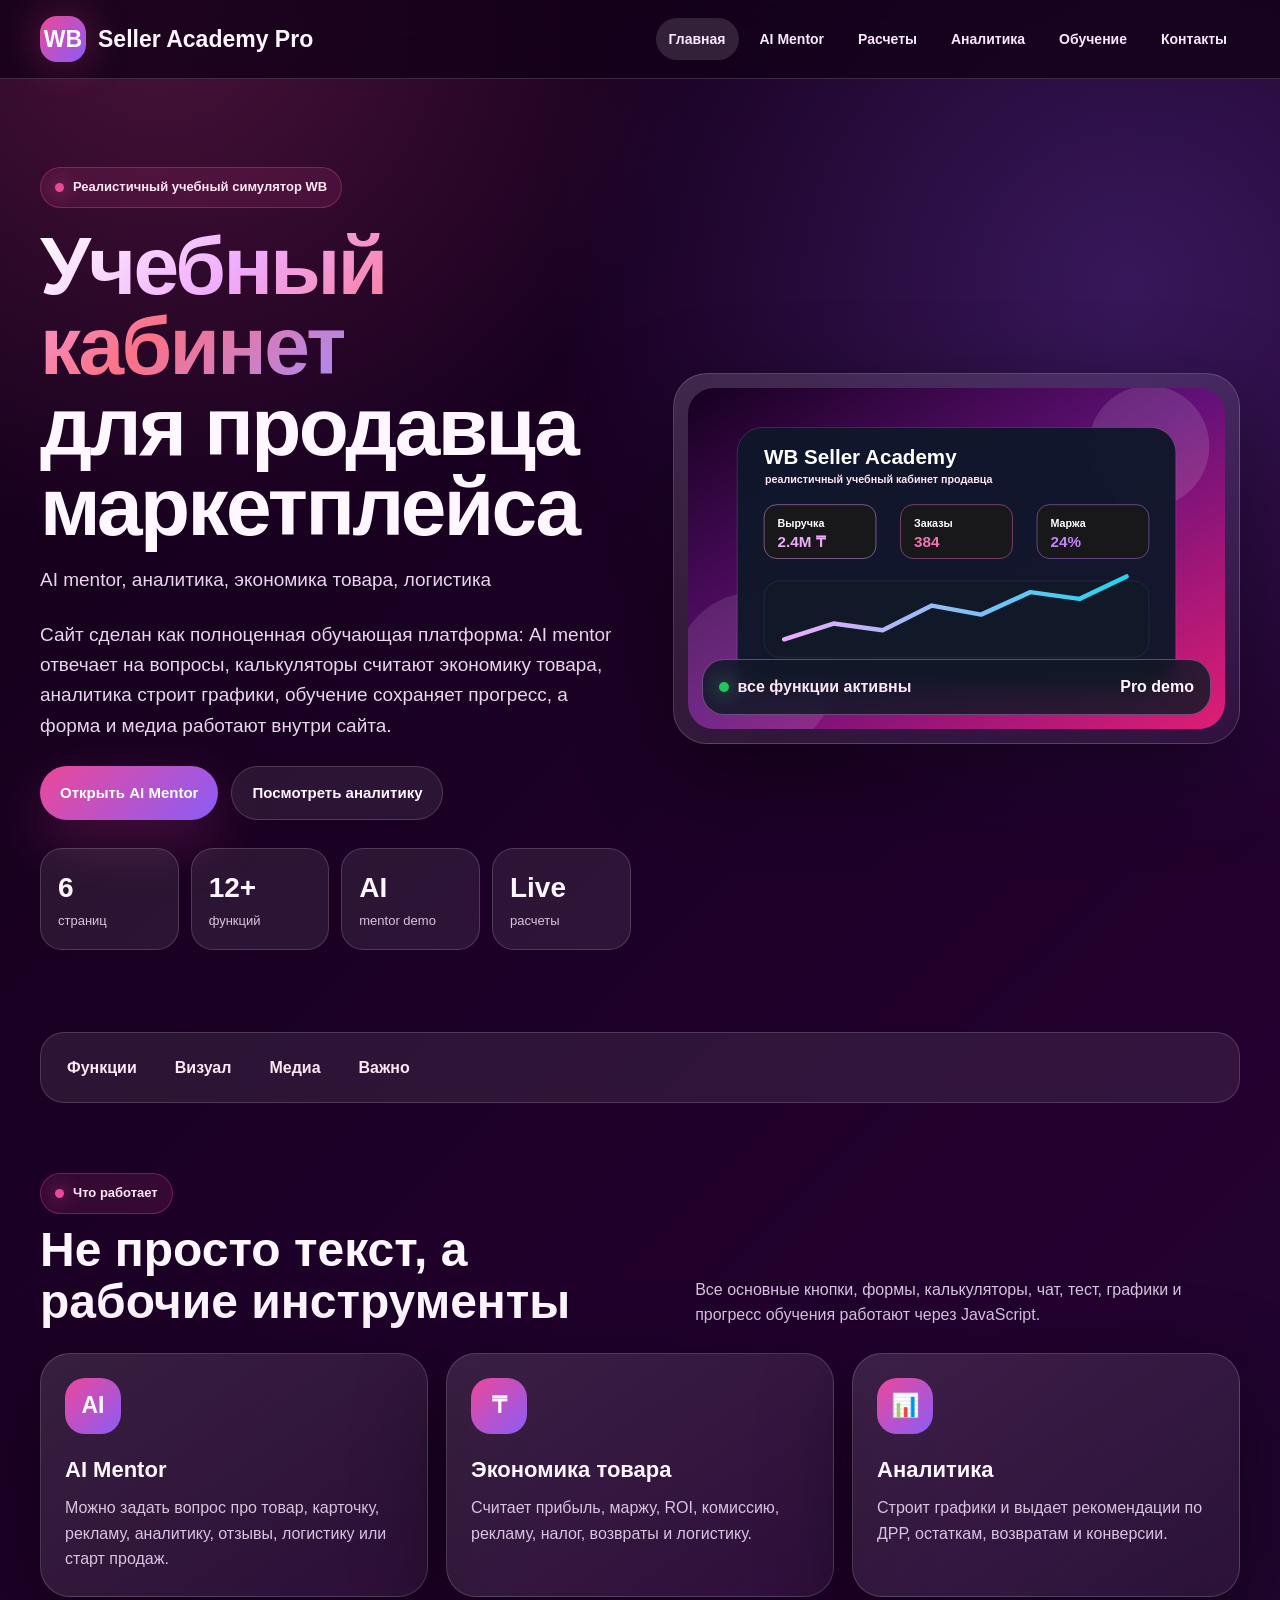
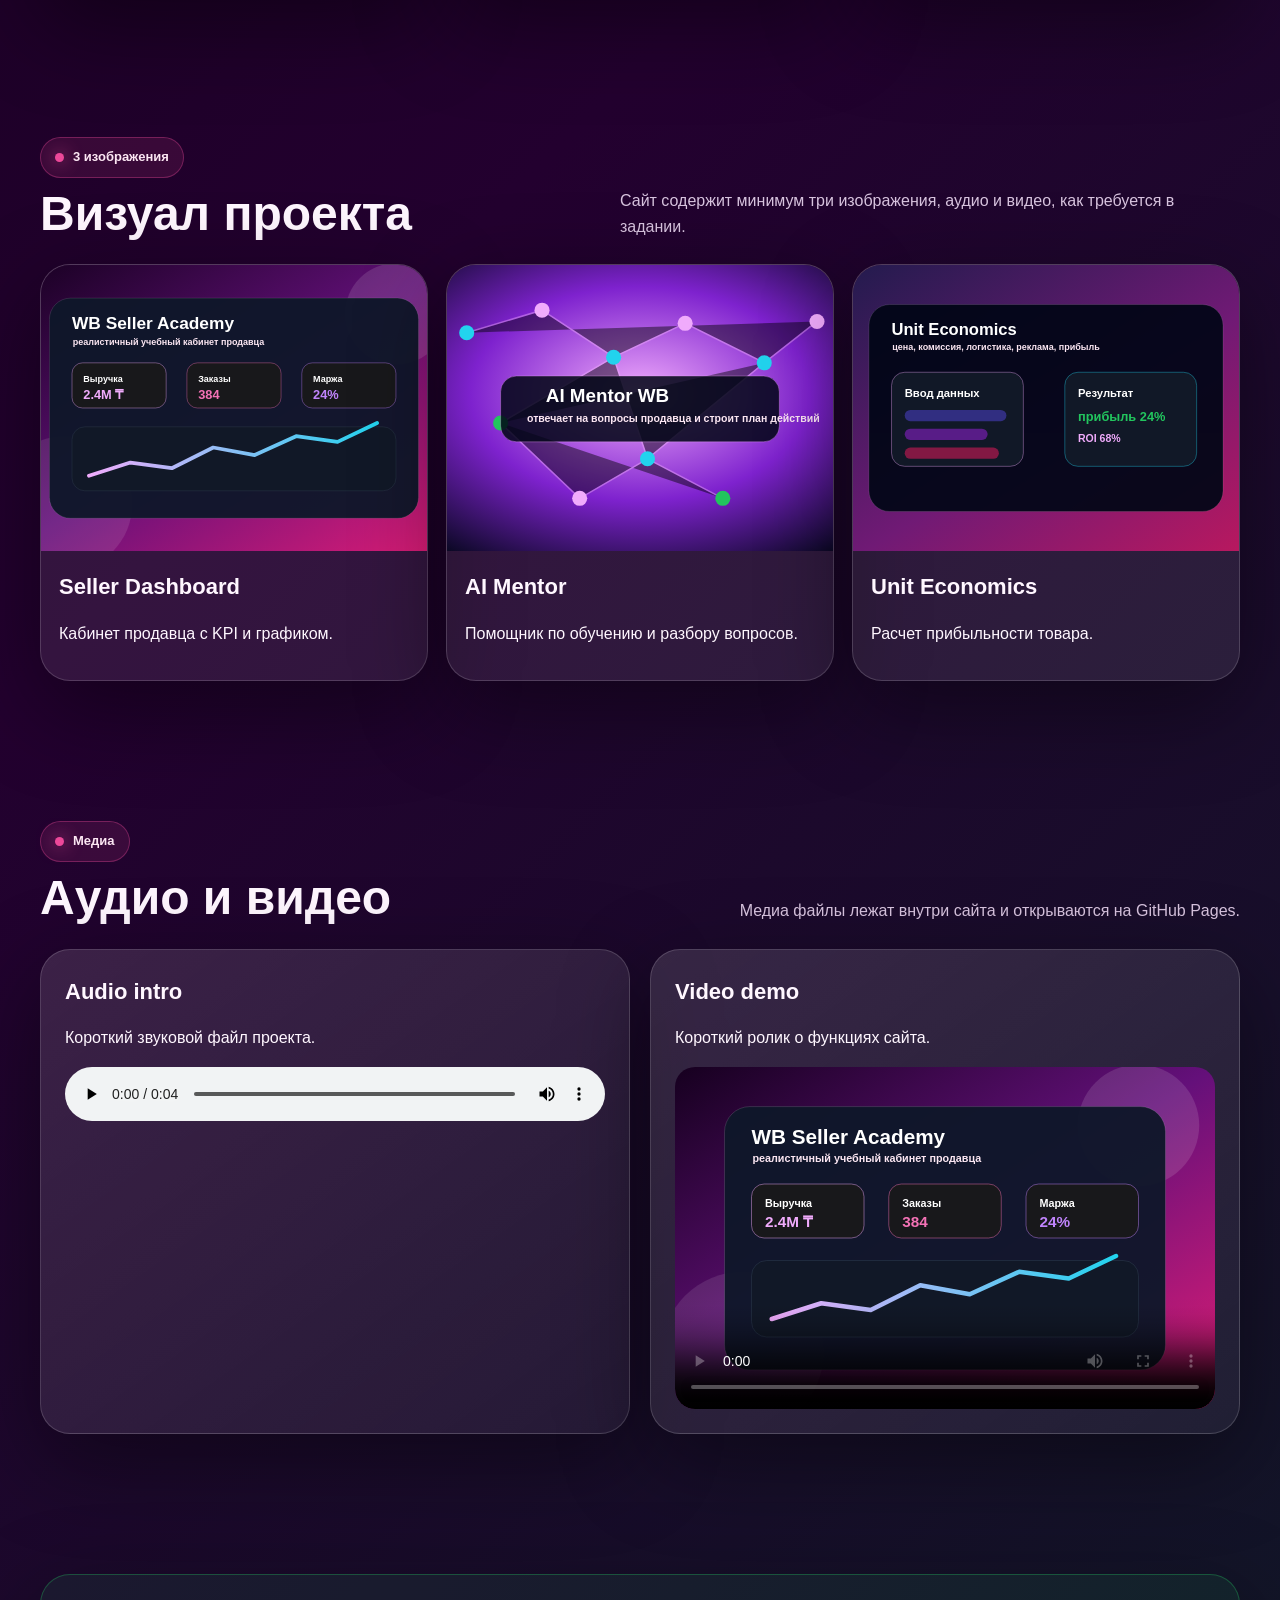
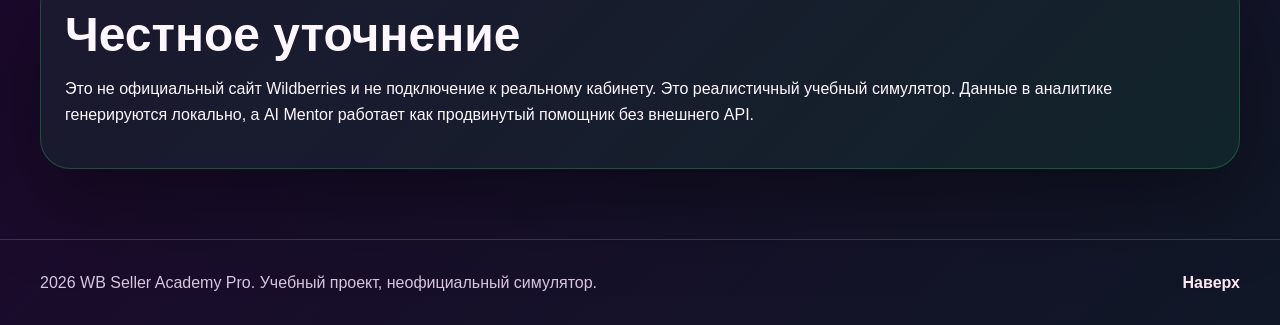
==== commit 6e366a86: "Add files via upload" ====
--- a/index.html
+++ b/index.html
@@ -1,113 +1 @@
-<!DOCTYPE html>
-<html lang="kk">
-<head>
-  <meta charset="UTF-8">
-  <meta name="viewport" content="width=device-width, initial-scale=1.0">
-  <title>WB Smart Market | Басты бет</title>
-  <link rel="stylesheet" href="style.css">
-</head>
-<body>
-<header class="header" id="top">
-  <div class="container header-inner">
-    <a class="logo" href="index.html"><span class="logo-mark">WB</span><span>WB Smart Market</span></a>
-    <button class="menu" aria-label="Мәзір">☰</button>
-    <nav class="nav">
-      <a class="active" href="index.html">Басты бет</a>
-      <a class="" href="catalog.html">Каталог</a>
-      <a class="" href="ai.html">AI Match</a>
-      <a class="" href="seller.html">Сатушы</a>
-      <a class="" href="contact.html">Байланыс</a>
-    </nav>
-  </div>
-</header>
-
-<main>
-  <section class="hero">
-    <div class="container hero-grid">
-      <div>
-        <span class="kicker">Wildberries стиліндегі smart сайт</span>
-        <h1><span class="gradient">Marketplace demo</span><br>көп функциялы платформа</h1>
-        <p class="lead" id="typeText"></p>
-        <p class="lead">Бұл сайт Wildberries тақырыбына арналған оқу жобасы. Ішінде каталог, іздеу, фильтр, себет, AI тауар сәйкестендіру, SEO атау генераторы, баға калькуляторы, логистика есептеу, сатушы dashboard, форма, аудио және видео бар.</p>
-        <div class="actions">
-          <a class="btn btn-primary" href="ai.html">AI Match ашу</a>
-          <a class="btn btn-ghost" href="catalog.html">Каталог көру</a>
-        </div>
-        <div class="metrics">
-          <div class="metric"><strong>5</strong><span>бет</span></div>
-          <div class="metric"><strong>10+</strong><span>функция</span></div>
-          <div class="metric"><strong>AI</strong><span>тауар ұсыныс</span></div>
-          <div class="metric"><strong>Demo</strong><span>сатушы панелі</span></div>
-        </div>
-      </div>
-      <div class="visual">
-        <img src="marketplace.svg" alt="Маркетплейс интерфейсі">
-        <div class="float-panel"><span class="online"><span class="dot"></span>Smart functions</span><strong>AI ready</strong></div>
-      </div>
-    </div>
-  </section>
-
-  <nav class="page-nav container" aria-label="Бет ішіндегі навигация">
-    <a href="#features">Функциялар</a>
-    <a href="#gallery">Суреттер</a>
-    <a href="#media">Медиа</a>
-    <a href="#note">Ескерту</a>
-  </nav>
-
-  <section class="section container" id="features">
-    <div class="section-head">
-      <div><span class="kicker">Функциялар</span><h2>Бұл сайтта не бар?</h2></div>
-      <p>Сайт жай ақпараттық бет емес, қолданушы басып көретін интерактивті құралдардан тұрады.</p>
-    </div>
-    <div class="cards">
-      <article class="card"><div class="icon">01</div><h3>Каталог және себет</h3><p>Тауарлар тізімі, іздеу, категория фильтрі, сорттау және себетке қосу функциясы.</p></article>
-      <article class="card"><div class="icon">02</div><h3>AI Product Match</h3><p>Бюджет, мақсат және адам түріне қарай ең сәйкес тауарларды ұсынады.</p></article>
-      <article class="card"><div class="icon">03</div><h3>Сатушы құралдары</h3><p>Баға, пайда, логистика, SEO атау генераторы және dashboard көрсеткіштері.</p></article>
-    </div>
-  </section>
-
-  <section class="section container" id="gallery">
-    <div class="section-head">
-      <div><span class="kicker">Визуал</span><h2>3 негізгі сурет</h2></div>
-      <p>Тапсырма талабына сай сайтта кемінде үш сурет бар.</p>
-    </div>
-    <div class="gallery">
-      <article class="shot"><img src="marketplace.svg" alt="Каталог суреті"><div><h3>Marketplace</h3><p>Каталог, карточка және сатып алу интерфейсі.</p></div></article>
-      <article class="shot"><img src="ai-match.svg" alt="AI Match суреті"><div><h3>AI Match</h3><p>Тауарды ақылды таңдауға арналған бөлім.</p></div></article>
-      <article class="shot"><img src="dashboard.svg" alt="Dashboard суреті"><div><h3>Seller Dashboard</h3><p>Сатушы статистикасы мен аналитика көрінісі.</p></div></article>
-    </div>
-  </section>
-
-  <section class="section container" id="media">
-    <div class="section-head">
-      <div><span class="kicker">Медиа</span><h2>Аудио және видео</h2></div>
-      <p>Сайттың ішінде бір аудиофайл және бір бейнефайл орналасқан.</p>
-    </div>
-    <div class="media-grid">
-      <div class="media-card">
-        <h3>Marketplace intro audio</h3>
-        <p>Қысқа технологиялық аудио.</p>
-        <audio controls><source src="market_intro.wav" type="audio/wav">Браузеріңіз аудионы қолдамайды.</audio>
-      </div>
-      <div class="media-card">
-        <h3>Smart market video</h3>
-        <p>Маркетплейс интерфейсі туралы қысқа видео.</p>
-        <video controls poster="marketplace.svg"><source src="market_demo.mp4" type="video/mp4">Браузеріңіз видеоны қолдамайды.</video>
-      </div>
-    </div>
-  </section>
-
-  <section class="section container" id="note">
-    <div class="notice"><h2>Маңызды</h2><p>Бұл оқу жобасы. Сайт ресми Wildberries сайты емес және коммерциялық қызмет көрсетпейді. Барлық функциялар демонстрация үшін жасалған.</p></div>
-  </section>
-</main>
-
-<footer class="footer">
-  <div class="container footer-inner">
-    <span><span class="year"></span> WB Smart Market. Оқу жобасы. Ресми Wildberries сайты емес.</span>
-    <a class="to-top" href="#top">Жоғарыға оралу</a>
-  </div>
-</footer>
-<script src="script.js"></script>
-</body>
-</html>
+<!DOCTYPE html><html lang="ru"><head><meta charset="UTF-8"><meta name="viewport" content="width=device-width, initial-scale=1.0"><title>WB Seller Academy Pro</title><link rel="stylesheet" href="academy-pro-v7.css?v=7"></head><body><header class="header" id="top"><div class="container header-inner"><a class="logo" href="index.html"><span class="logo-mark">WB</span><span>Seller Academy Pro</span></a><button class="menu" aria-label="Меню">☰</button><nav class="nav"><a class="active" href="index.html">Главная</a><a class="" href="ai-mentor.html">AI Mentor</a><a class="" href="calculators.html">Расчеты</a><a class="" href="analytics.html">Аналитика</a><a class="" href="academy.html">Обучение</a><a class="" href="contact.html">Контакты</a></nav></div></header><main><section class="hero"><div class="container hero-grid"><div><span class="kicker">Реалистичный учебный симулятор WB</span><h1><span class="gradient">Учебный кабинет</span><br>для продавца маркетплейса</h1><p class="lead" id="typeText"></p><p class="lead">Сайт сделан как полноценная обучающая платформа: AI mentor отвечает на вопросы, калькуляторы считают экономику товара, аналитика строит графики, обучение сохраняет прогресс, а форма и медиа работают внутри сайта.</p><div class="actions"><a class="btn btn-primary" href="ai-mentor.html">Открыть AI Mentor</a><a class="btn btn-ghost" href="analytics.html">Посмотреть аналитику</a></div><div class="metrics"><div class="metric"><strong>6</strong><span>страниц</span></div><div class="metric"><strong>12+</strong><span>функций</span></div><div class="metric"><strong>AI</strong><span>mentor demo</span></div><div class="metric"><strong>Live</strong><span>расчеты</span></div></div></div><div class="visual"><img src="wb-pro-dashboard.svg" alt="Dashboard продавца"><div class="float-panel"><span class="online"><span class="dot"></span>все функции активны</span><strong>Pro demo</strong></div></div></div></section><nav class="page-nav container"><a href="#functions">Функции</a><a href="#gallery">Визуал</a><a href="#media">Медиа</a><a href="#disclaimer">Важно</a></nav><section class="section container" id="functions"><div class="section-head"><div><span class="kicker">Что работает</span><h2>Не просто текст, а рабочие инструменты</h2></div><p>Все основные кнопки, формы, калькуляторы, чат, тест, графики и прогресс обучения работают через JavaScript.</p></div><div class="cards"><article class="card"><div class="icon">AI</div><h3>AI Mentor</h3><p>Можно задать вопрос про товар, карточку, рекламу, аналитику, отзывы, логистику или старт продаж.</p></article><article class="card"><div class="icon">₸</div><h3>Экономика товара</h3><p>Считает прибыль, маржу, ROI, комиссию, рекламу, налог, возвраты и логистику.</p></article><article class="card"><div class="icon">📊</div><h3>Аналитика</h3><p>Строит графики и выдает рекомендации по ДРР, остаткам, возвратам и конверсии.</p></article></div></section><section class="section container" id="gallery"><div class="section-head"><div><span class="kicker">3 изображения</span><h2>Визуал проекта</h2></div><p>Сайт содержит минимум три изображения, аудио и видео, как требуется в задании.</p></div><div class="gallery"><article class="shot"><img src="wb-pro-dashboard.svg"><div><h3>Seller Dashboard</h3><p>Кабинет продавца с KPI и графиком.</p></div></article><article class="shot"><img src="wb-pro-ai.svg"><div><h3>AI Mentor</h3><p>Помощник по обучению и разбору вопросов.</p></div></article><article class="shot"><img src="wb-pro-calc.svg"><div><h3>Unit Economics</h3><p>Расчет прибыльности товара.</p></div></article></div></section><section class="section container" id="media"><div class="section-head"><div><span class="kicker">Медиа</span><h2>Аудио и видео</h2></div><p>Медиа файлы лежат внутри сайта и открываются на GitHub Pages.</p></div><div class="media-grid"><div class="media-card"><h3>Audio intro</h3><p>Короткий звуковой файл проекта.</p><audio controls><source src="wb-pro-audio.wav" type="audio/wav"></audio></div><div class="media-card"><h3>Video demo</h3><p>Короткий ролик о функциях сайта.</p><video controls poster="wb-pro-dashboard.svg"><source src="wb-pro-video.mp4" type="video/mp4"></video></div></div></section><section class="section container" id="disclaimer"><div class="notice"><h2>Честное уточнение</h2><p>Это не официальный сайт Wildberries и не подключение к реальному кабинету. Это реалистичный учебный симулятор. Данные в аналитике генерируются локально, а AI Mentor работает как продвинутый помощник без внешнего API.</p></div></section></main><footer class="footer"><div class="container footer-inner"><span><span class="year"></span> WB Seller Academy Pro. Учебный проект, неофициальный симулятор.</span><a class="to-top" href="#top">Наверх</a></div></footer><script src="academy-pro-v7.js?v=7"></script></body></html>
--- a/academy-pro-v7.css
+++ b/academy-pro-v7.css
@@ -0,0 +1,2 @@
+ 
+:root{--bg:#120018;--panel:#1b1024;--card:rgba(255,255,255,.09);--text:#fff7ff;--muted:#dec8e8;--line:rgba(255,255,255,.16);--pink:#ec4899;--purple:#8b5cf6;--cyan:#22d3ee;--green:#22c55e;--red:#fb7185;--shadow:0 28px 90px rgba(0,0,0,.42)}*{box-sizing:border-box}html{scroll-behavior:smooth}body{margin:0;font-family:Arial,Helvetica,sans-serif;color:var(--text);background:radial-gradient(circle at 12% 0%,rgba(236,72,153,.25),transparent 34rem),radial-gradient(circle at 88% 8%,rgba(139,92,246,.25),transparent 36rem),linear-gradient(135deg,#120018,#23002f 48%,#101827);line-height:1.6}a{text-decoration:none;color:inherit}img,video{max-width:100%;display:block}.container{width:min(1200px,calc(100% - 34px));margin:0 auto}.header{position:sticky;top:0;z-index:50;background:rgba(18,0,24,.78);border-bottom:1px solid var(--line);backdrop-filter:blur(20px)}.header-inner{height:78px;display:flex;align-items:center;justify-content:space-between;gap:18px}.logo{display:flex;align-items:center;gap:12px;font-size:23px;font-weight:900}.logo-mark{width:46px;height:46px;border-radius:17px;background:linear-gradient(135deg,var(--pink),var(--purple));display:grid;place-items:center;color:#fff;box-shadow:0 0 40px rgba(236,72,153,.35)}.nav{display:flex;align-items:center;gap:8px}.nav a{padding:10px 13px;border-radius:999px;color:#fbe7ff;font-weight:800;font-size:14px;transition:.22s}.nav a:hover,.nav a.active{background:rgba(255,255,255,.13)}.menu{display:none;border:1px solid var(--line);background:rgba(255,255,255,.08);color:#fff;border-radius:14px;padding:8px 12px;font-size:24px}.hero{padding:88px 0 58px;overflow:hidden}.hero-grid{display:grid;grid-template-columns:1.02fr .98fr;gap:42px;align-items:center}.kicker{display:inline-flex;align-items:center;gap:9px;padding:9px 14px;border-radius:999px;background:rgba(236,72,153,.12);border:1px solid rgba(236,72,153,.35);color:#fce7f3;font-weight:900;font-size:13px}.kicker:before{content:"";width:9px;height:9px;border-radius:50%;background:var(--pink);box-shadow:0 0 18px var(--pink)}h1{font-size:clamp(42px,6.5vw,82px);line-height:.98;margin:18px 0;letter-spacing:-2.6px}.gradient{background:linear-gradient(135deg,#fff,#f0abfc,#fb7185,#a78bfa);-webkit-background-clip:text;background-clip:text;color:transparent}.lead{font-size:19px;color:#ead5ee;max-width:720px;margin:0 0 24px}.actions{display:flex;gap:13px;flex-wrap:wrap;margin-top:25px}.btn{display:inline-flex;align-items:center;justify-content:center;gap:9px;border-radius:999px;padding:14px 20px;border:1px solid var(--line);font-weight:900;cursor:pointer;transition:.22s;font-size:15px}.btn-primary{background:linear-gradient(135deg,var(--pink),var(--purple));color:#fff;border:0;box-shadow:0 22px 55px rgba(236,72,153,.22)}.btn-primary:hover{transform:translateY(-2px);filter:brightness(1.07)}.btn-ghost{background:rgba(255,255,255,.08)}.visual{position:relative;padding:14px;border:1px solid var(--line);border-radius:34px;background:linear-gradient(145deg,rgba(255,255,255,.14),rgba(255,255,255,.05));box-shadow:var(--shadow);overflow:hidden}.visual img{border-radius:26px}.float-panel{position:absolute;left:28px;right:28px;bottom:28px;display:flex;align-items:center;justify-content:space-between;gap:12px;padding:14px 16px;border-radius:22px;border:1px solid rgba(240,171,252,.35);background:rgba(17,24,39,.84);backdrop-filter:blur(12px)}.online{display:flex;gap:9px;align-items:center;color:#fce7f3;font-weight:900}.dot{width:10px;height:10px;border-radius:50%;background:var(--green);box-shadow:0 0 18px var(--green)}.metrics{display:grid;grid-template-columns:repeat(4,1fr);gap:12px;margin-top:28px}.metric{padding:17px;border-radius:22px;background:rgba(255,255,255,.08);border:1px solid var(--line)}.metric strong{display:block;font-size:28px}.metric span{display:block;font-size:13px;color:#d8c4df}.page-hero{padding:66px 0 38px;border-bottom:1px solid var(--line);background:rgba(255,255,255,.04)}.page-nav{display:flex;flex-wrap:wrap;gap:10px;margin-top:24px;padding:12px;background:rgba(255,255,255,.08);border:1px solid var(--line);border-radius:24px}.page-nav a{padding:10px 14px;border-radius:999px;color:#fce7f3;font-weight:900}.page-nav a:hover{background:rgba(255,255,255,.13)}.section{padding:70px 0}.section-head{display:flex;align-items:end;justify-content:space-between;gap:22px;margin-bottom:25px}.section-head p{max-width:620px;color:#d8c4df;margin:0}h2{font-size:clamp(31px,4vw,48px);line-height:1.08;margin:10px 0 0}h3{font-size:22px;margin:0 0 8px}.cards,.dashboard-grid,.gallery,.learning-grid{display:grid;grid-template-columns:repeat(3,1fr);gap:18px}.card,.panel,.form,.tool,.media-card,.notice,.calc-box,.ai-box,.lesson,.quiz-box{border:1px solid var(--line);background:linear-gradient(145deg,rgba(255,255,255,.12),rgba(255,255,255,.055));border-radius:30px;padding:24px;box-shadow:var(--shadow)}.card{position:relative;overflow:hidden}.icon{width:56px;height:56px;border-radius:20px;display:grid;place-items:center;margin-bottom:18px;background:linear-gradient(135deg,var(--pink),var(--purple));font-weight:900;font-size:23px}.card p,.panel p,.tool p,.lesson p{color:#d8c4df;margin:0}.split,.media-grid,.calcs,.analytics-layout{display:grid;grid-template-columns:1fr 1fr;gap:20px}.list{list-style:none;margin:0;padding:0;display:grid;gap:13px}.list li{padding:15px 16px;border-radius:18px;background:rgba(255,255,255,.07);border:1px solid var(--line);color:#fce7f3}input,textarea,select{width:100%;border:1px solid var(--line);background:rgba(17,24,39,.85);color:#fff;border-radius:18px;padding:14px 15px;font:inherit;outline:none}input::placeholder,textarea::placeholder{color:#b991c0}input:focus,textarea:focus,select:focus{border-color:#f0abfc;box-shadow:0 0 0 4px rgba(240,171,252,.14)}label{display:grid;gap:7px;font-weight:900}.form,.calc-form,.ai-form,.analytics-form{display:grid;gap:13px}.calc-result,.result-card,.recommendation,.progress-card{padding:15px 16px;border-radius:18px;background:rgba(255,255,255,.08);border:1px solid var(--line);color:#fce7f3}.result-card{margin-bottom:12px}.score{height:10px;border-radius:999px;background:rgba(255,255,255,.12);overflow:hidden;margin-top:10px}.score span{display:block;height:100%;background:linear-gradient(135deg,var(--pink),var(--purple));border-radius:999px}.ai-shell{display:grid;grid-template-columns:320px 1fr;gap:18px}.quick-panel{display:grid;gap:10px}.quick-btn{text-align:left;border:1px solid var(--line);background:rgba(255,255,255,.08);color:#fff;border-radius:18px;padding:13px 14px;font:inherit;font-weight:800;cursor:pointer}.quick-btn:hover{background:rgba(236,72,153,.16)}.chat-app{min-height:680px;border:1px solid var(--line);border-radius:30px;background:rgba(17,24,39,.66);box-shadow:var(--shadow);display:flex;flex-direction:column;overflow:hidden}.chat-top{display:flex;align-items:center;justify-content:space-between;gap:12px;padding:18px 20px;border-bottom:1px solid var(--line);background:rgba(255,255,255,.05)}.avatar{width:44px;height:44px;border-radius:17px;display:grid;place-items:center;background:linear-gradient(135deg,var(--pink),var(--purple));font-weight:900}.chat-messages{flex:1;overflow:auto;padding:22px;display:flex;flex-direction:column;gap:14px}.message{max-width:min(760px,88%)}.message.user{align-self:flex-end}.message.bot{align-self:flex-start}.bubble{padding:15px 17px;border-radius:22px;border:1px solid var(--line);white-space:pre-wrap}.user .bubble{background:linear-gradient(135deg,#be185d,#6d28d9)}.bot .bubble{background:rgba(255,255,255,.08)}.meta{font-size:12px;color:#b991c0;padding:0 8px;margin-top:5px}.chat-input{border-top:1px solid var(--line);padding:16px;background:rgba(255,255,255,.04)}.input-row{display:grid;grid-template-columns:1fr auto;gap:10px}.send-btn{border:0;border-radius:999px;padding:0 22px;font-weight:900;cursor:pointer;background:linear-gradient(135deg,var(--pink),var(--purple));color:#fff}.typing{display:inline-flex;gap:5px}.typing i{width:7px;height:7px;border-radius:50%;background:#f0abfc;animation:pulse 1s infinite}.typing i:nth-child(2){animation-delay:.15s}.typing i:nth-child(3){animation-delay:.3s}@keyframes pulse{0%,100%{opacity:.25;transform:translateY(0)}50%{opacity:1;transform:translateY(-4px)}}.kpi strong{font-size:34px;display:block}.chart-wrap{height:320px;border-radius:26px;background:rgba(17,24,39,.66);border:1px solid var(--line);padding:14px}canvas{width:100%;height:100%}.lesson.done{border-color:rgba(34,197,94,.55);background:rgba(34,197,94,.08)}.lesson button,.quiz-box button{margin-top:14px}.progress-bar{height:12px;border-radius:999px;background:rgba(255,255,255,.12);overflow:hidden}.progress-bar span{display:block;height:100%;background:linear-gradient(135deg,var(--green),var(--cyan));border-radius:999px}audio,video{width:100%;border-radius:20px}.shot{overflow:hidden;border:1px solid var(--line);border-radius:30px;background:rgba(255,255,255,.08);box-shadow:var(--shadow)}.shot img{border-radius:0;aspect-ratio:1.35/1;object-fit:cover}.shot div{padding:18px}.form-message{margin:0;color:#bbf7d0;font-weight:900}.notice{border-color:rgba(34,197,94,.32);background:rgba(34,197,94,.08)}.footer{padding:30px 0;border-top:1px solid var(--line);color:#d8c4df}.footer-inner{display:flex;align-items:center;justify-content:space-between;gap:15px;flex-wrap:wrap}.to-top{color:#fce7f3;font-weight:900}@media(max-width:940px){.menu{display:block}.nav{display:none;position:absolute;right:17px;top:74px;width:min(350px,calc(100vw - 34px));padding:12px;flex-direction:column;align-items:stretch;border:1px solid var(--line);border-radius:22px;background:#21042b;box-shadow:var(--shadow)}.nav.open{display:flex}.hero-grid,.split,.media-grid,.calcs,.analytics-layout,.ai-shell{grid-template-columns:1fr}.cards,.dashboard-grid,.gallery,.learning-grid,.metrics{grid-template-columns:1fr}.section{padding:50px 0}.input-row{grid-template-columns:1fr}.send-btn{padding:14px 18px}}
